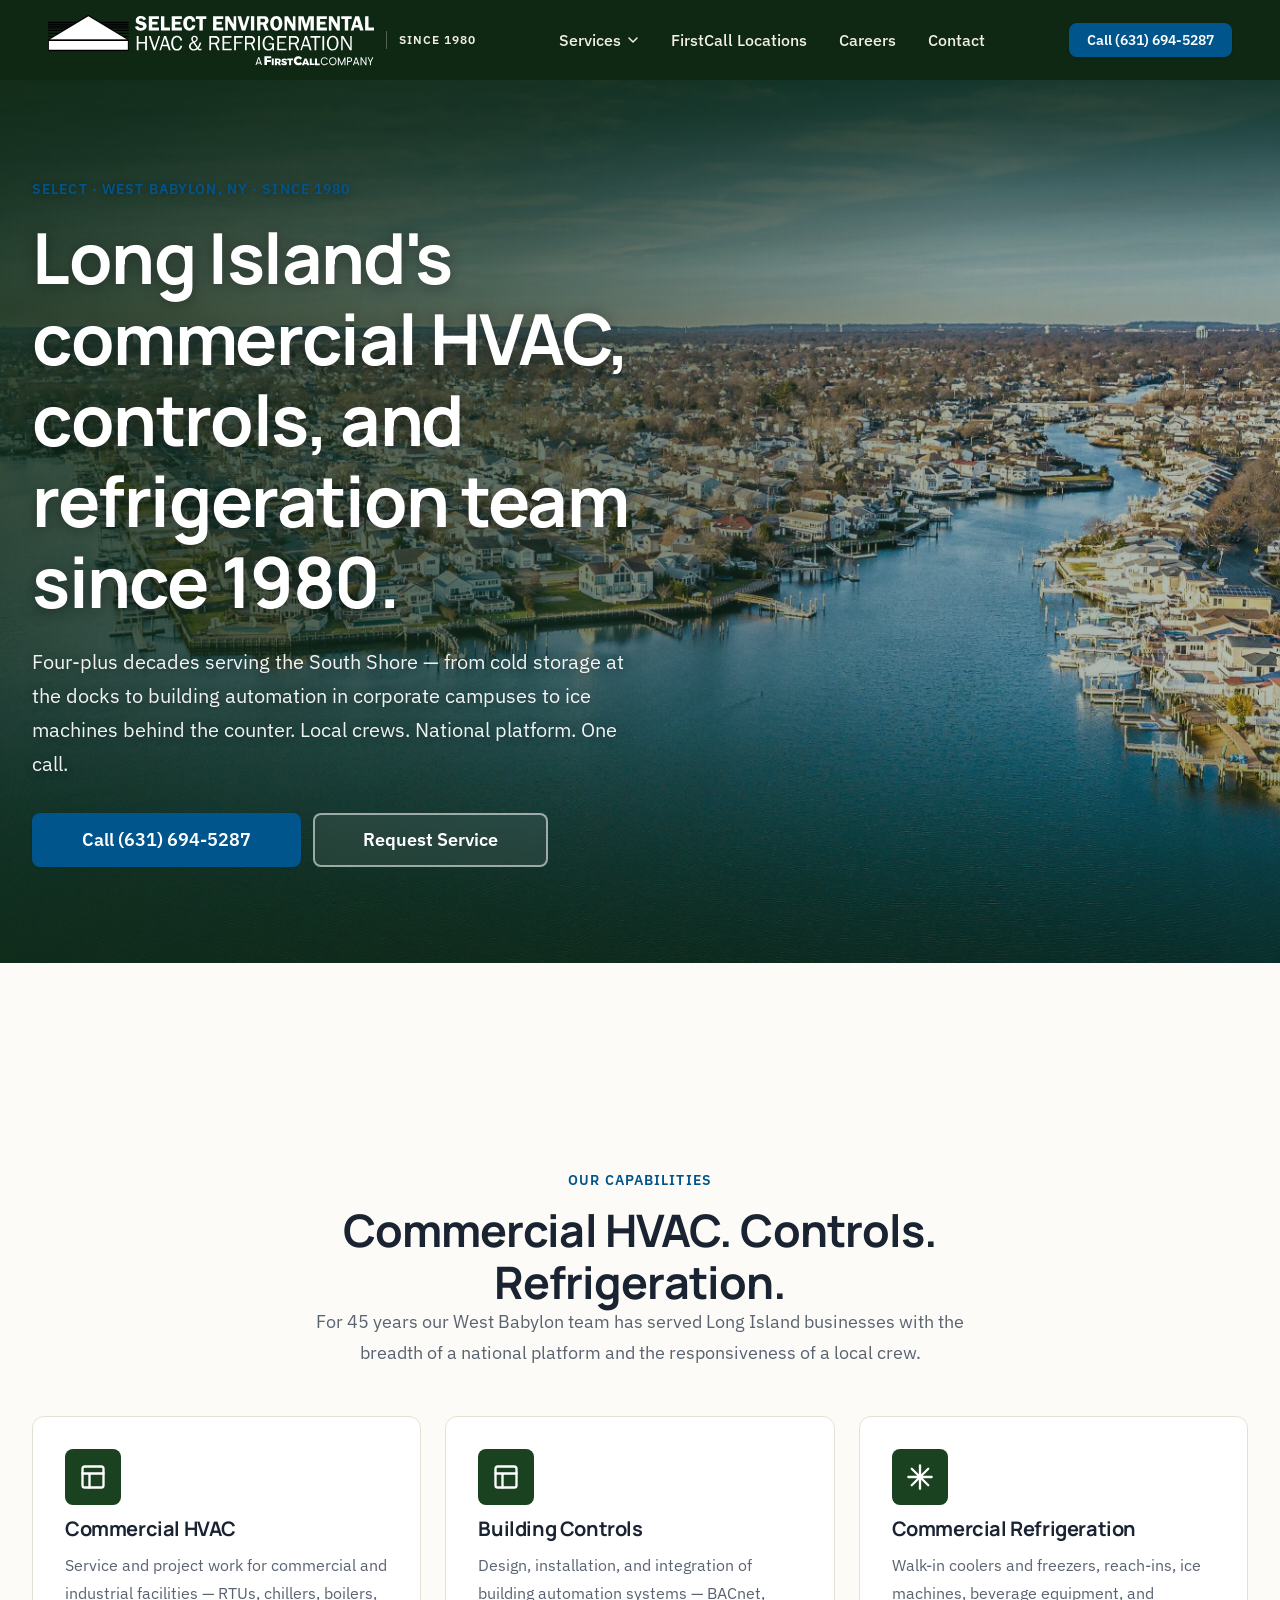
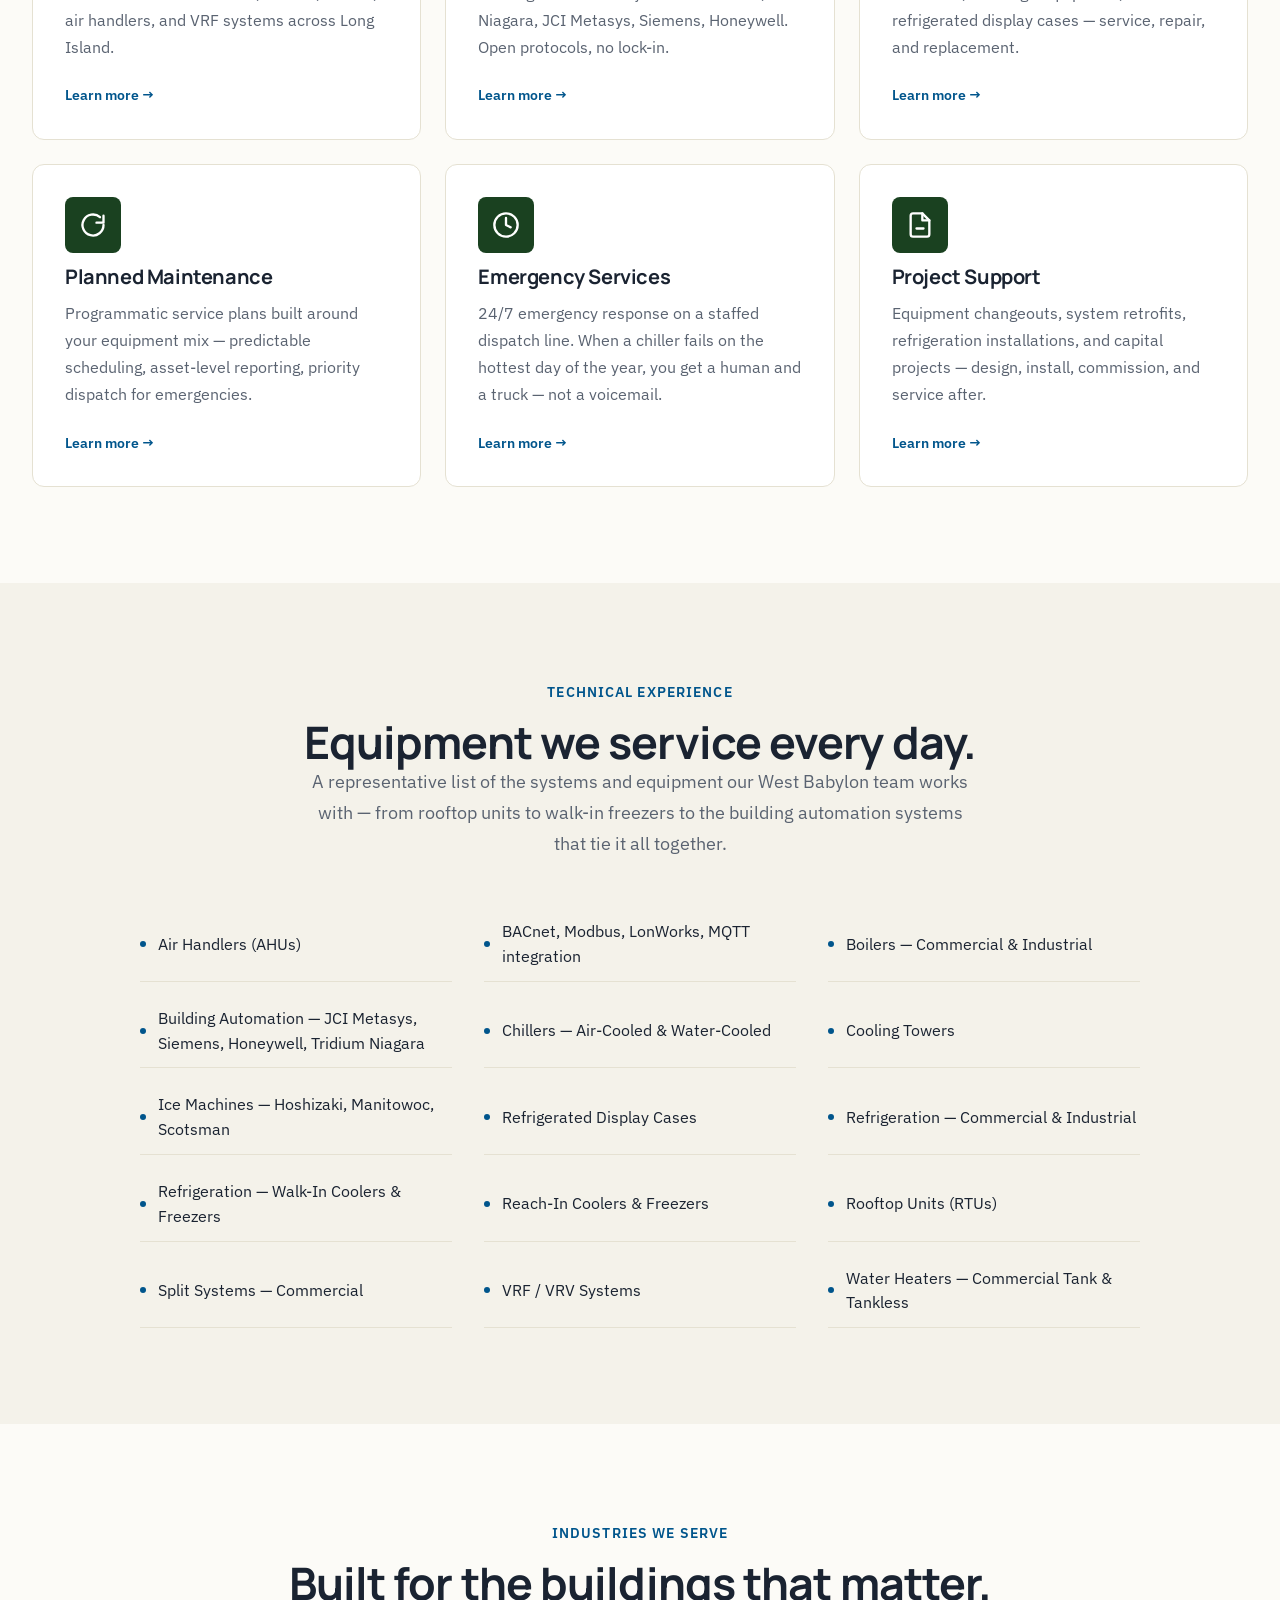
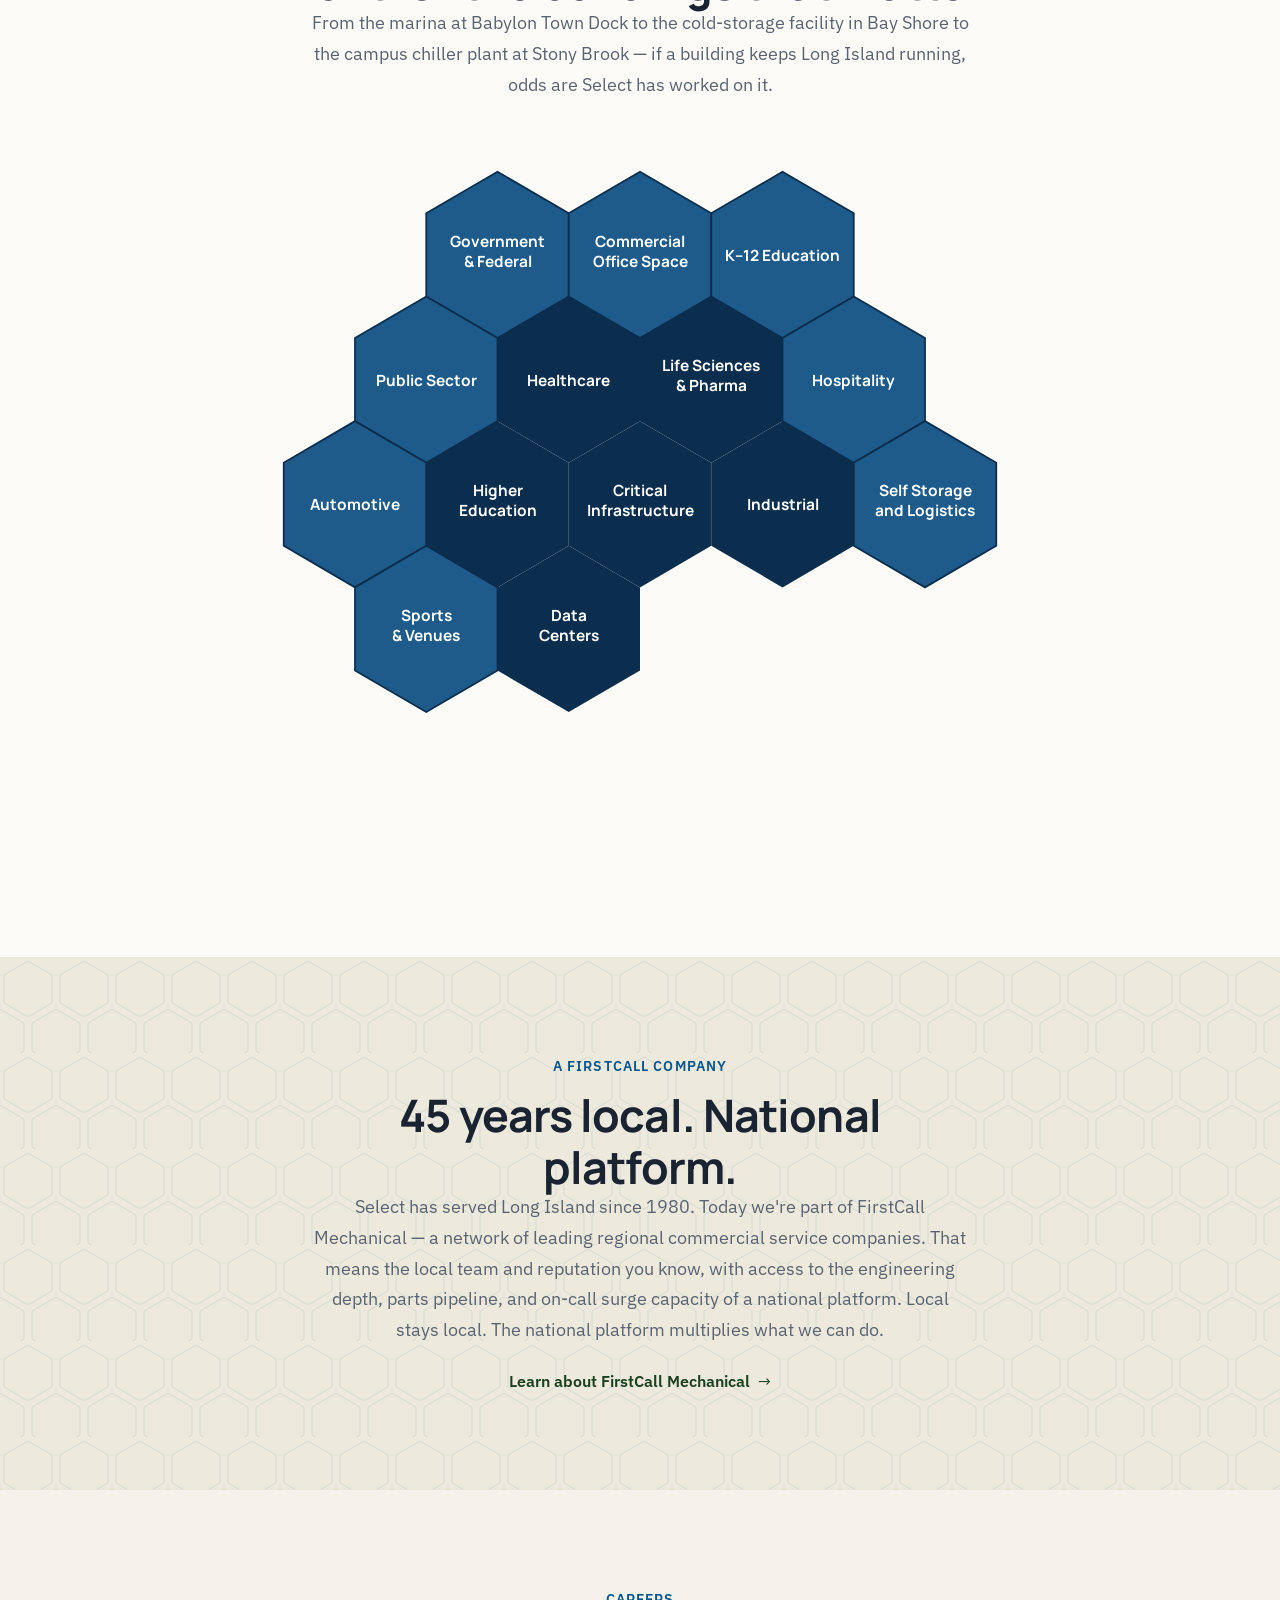
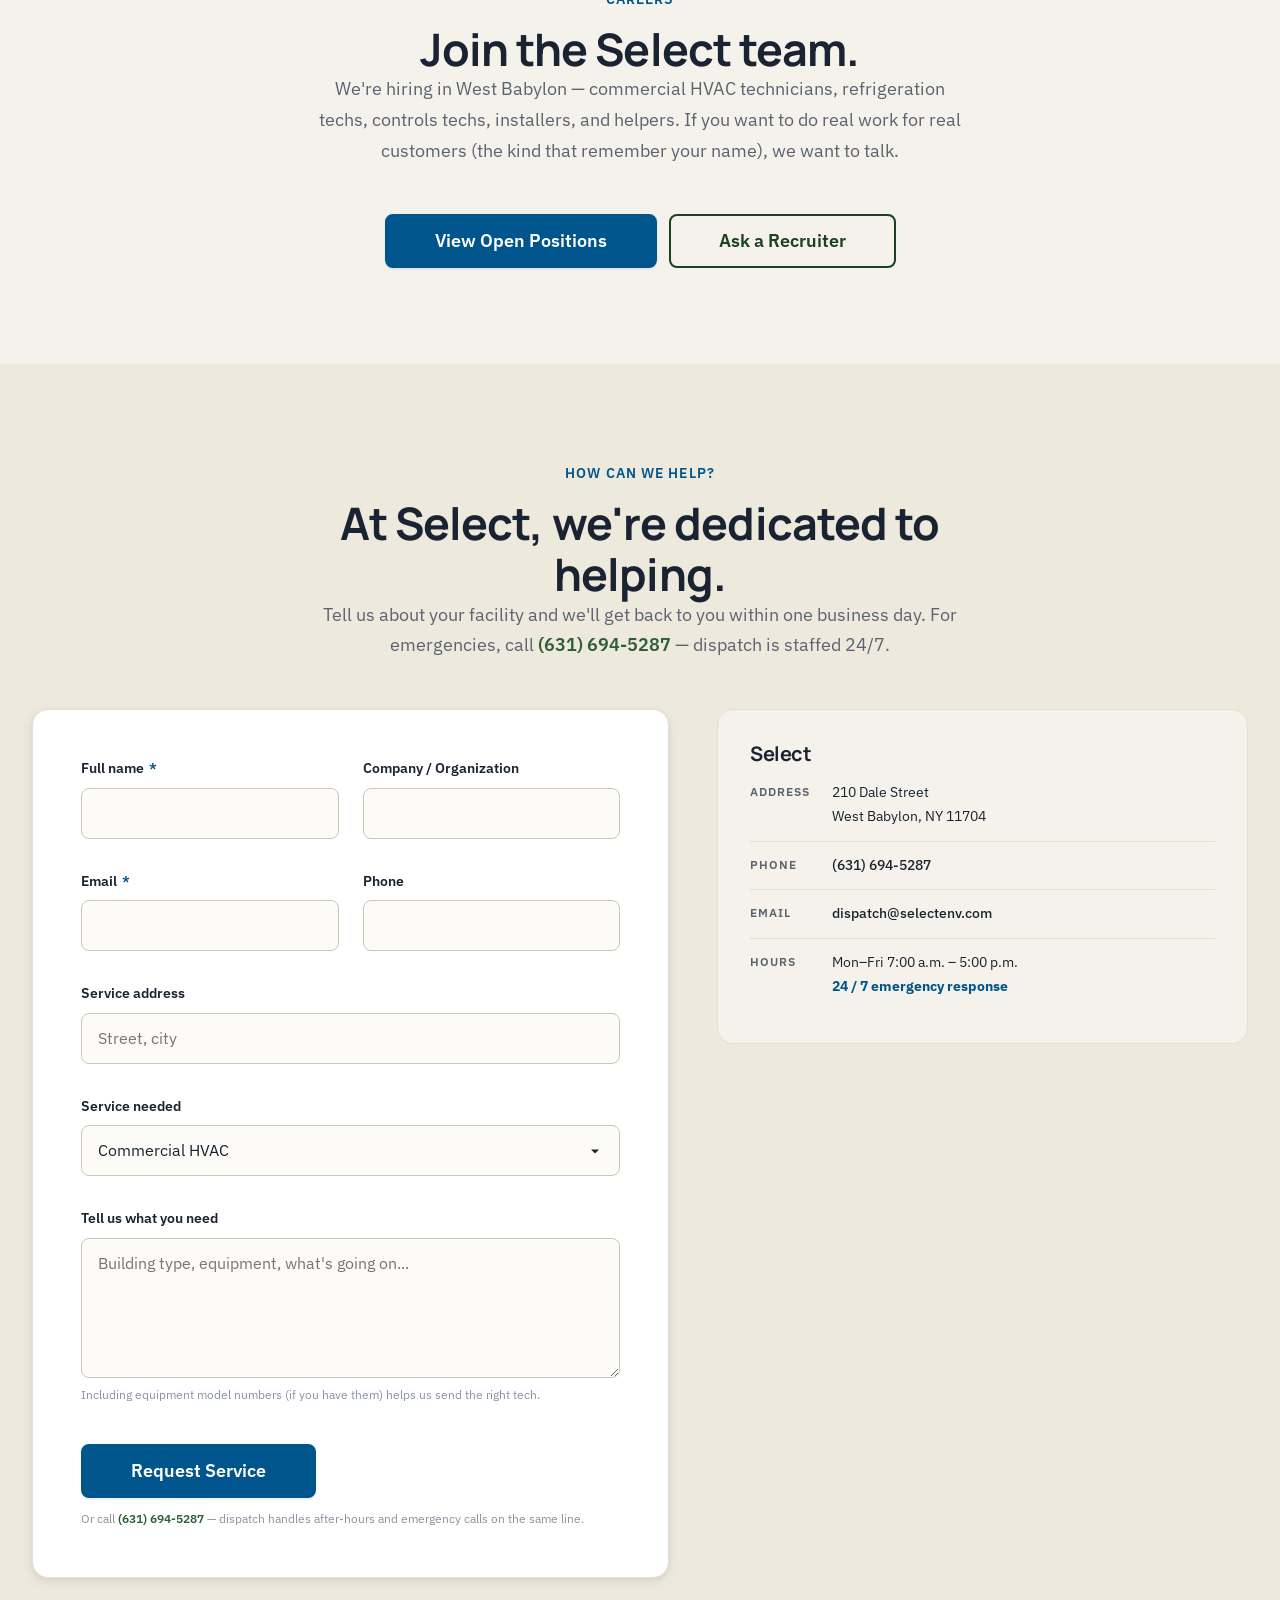
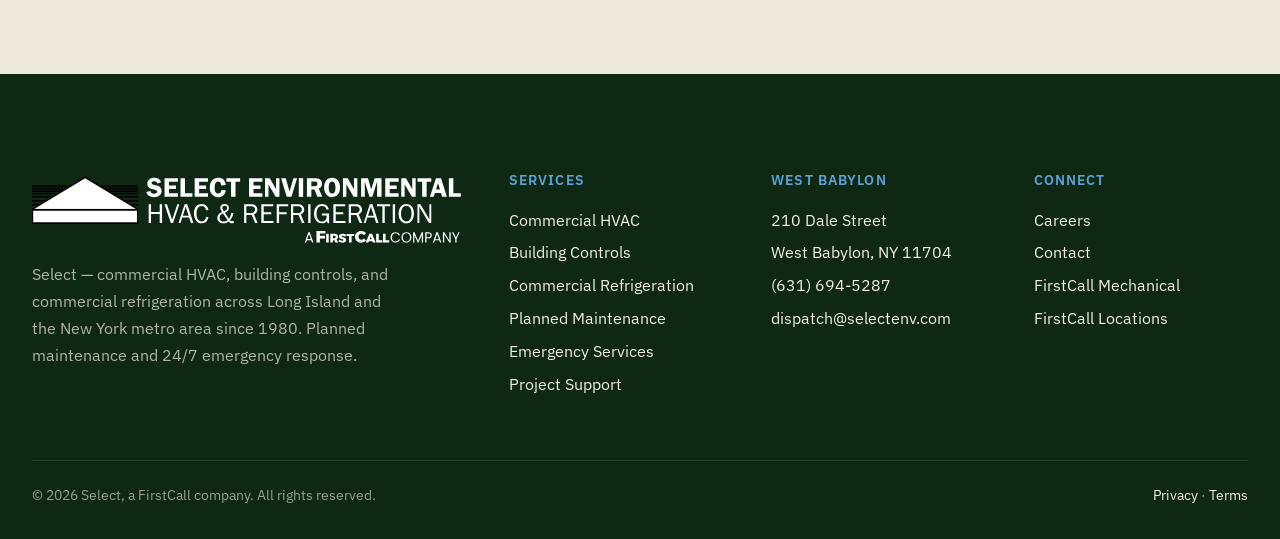
==== index.html @ a7655bbc "fix logos and styles again" ====
<!DOCTYPE html>
<!--
  ============================================================
  Select Branch Template (single-location variant)
  ============================================================

  Hydrated from config.json at the repo root by
  scripts/build-branches.js. Single-location structure for
  Select's West Babylon, NY office. No "Locations" dropdown,
  no on-page locations grid section.

  Handlebars subset:
    , , [object Object], ,
    , 

  Build directives:
    INLINE_CSS         tokens + base + components + branch
    INLINE_LOGO_WHITE  shared/img/logos/select-hero-white.svg
    INLINE_BRANCH_JS   shared/js/site.js
  ============================================================
-->
<html lang="en">
<head>
  <meta charset="UTF-8" />
  <meta name="viewport" content="width=device-width, initial-scale=1.0" />
  <title>Select</title>
  <meta name="description" content="Select — commercial HVAC, building controls, commercial refrigeration, planned maintenance, and 24/7 emergency response. West Babylon, NY. Serving Long Island since 1980." />

  <meta property="og:type" content="website" />
  <meta property="og:title" content="Select" />
  <meta property="og:description" content="Commercial HVAC, controls, and refrigeration service for West Babylon, NY since 1980." />
  <meta property="og:url" content="https://selectenv.com" />

  <link rel="preconnect" href="https://fonts.googleapis.com" />
  <link rel="preconnect" href="https://fonts.gstatic.com" crossorigin />
  <link href="https://fonts.googleapis.com/css2?family=Manrope:wght@400;500;600;700;800&family=IBM+Plex+Sans:wght@300;400;500;600;700&display=swap" rel="stylesheet" />

  <!-- LocalBusiness JSON-LD for SEO -->
  <script type="application/ld+json">
  {
    "@context": "https://schema.org",
    "@type": "LocalBusiness",
    "name": "Select",
    "image": "shared/img/photos/select/west-babylon-hero.webp",
    "telephone": "+16316945287",
    "email": "dispatch@selectenv.com",
    "url": "https://selectenv.com",
    "foundingDate": "1980",
    "address": {
      "@type": "PostalAddress",
      "streetAddress": "210 Dale Street",
      "addressLocality": "West Babylon",
      "addressRegion": "NY",
      "postalCode": "11704",
      "addressCountry": "US"
    },
    "geo": {
      "@type": "GeoCoordinates",
      "latitude": 40.7187,
      "longitude": -73.354
    },
    "openingHours": "Mo-Fr 07:00-17:00",
    "parentOrganization": {
      "@type": "Organization",
      "name": "FirstCall Mechanical",
      "url": "https://firstcallmechanical.com"
    }
  }
  </script>

  <style>
    /* ===== tokens.css ===== */
/* ============================================================
   Select Design Tokens — exact mirror of Columbus FCM page

   Values copied verbatim from Website Redesign/columbus.html
   inline :root block (per Adam's instruction to match
   Columbus exactly). Cream page bg, dark navy text, deep blue
   accent — NOT the FCG forest-green dark scheme.

   Extra tokens beyond what Columbus inlines (--space-11,
   --leading-snug, --font-mono, extended container sizes, etc.)
   are kept because Select's other CSS files (base.css,
   components.css, branch.css, service.css) reference them.
   Those don't affect color rendering.
   ============================================================ */

:root {
  /* --------------------------------------------------------
     COLOR — Brand (from Columbus inline :root)
     -------------------------------------------------------- */
  --color-primary:        #1A4120;
  --color-primary-dark:   #0F2814;
  --color-primary-mid:    #2D5F36;
  --color-primary-soft:   #4A7D52;

  --color-accent:         #00558C;
  --color-accent-dark:    #003D66;
  --color-accent-light:   #5BA3D6;

  /* --------------------------------------------------------
     COLOR — Surfaces (cream page bg, white cards)
     -------------------------------------------------------- */
  --color-bg:             #FCFBF7;
  --color-bg-soft:        #F4F2EA;
  --color-bg-section:     #EDE9DC;
  --color-bg-dark:        #0F2814;
  --color-bg-card:        #FFFFFF;

  --color-text:           #1A2331;
  --color-text-muted:     #5A6371;
  --color-text-light:     #8A93A1;
  --color-text-on-dark:   #F2EFE3;
  --color-text-on-primary:#FFFFFF;

  --color-border:         #E5E1D2;
  --color-border-strong:  #C9C7B7;
  --color-border-dark:    #0F2814;

  /* --------------------------------------------------------
     INDUSTRIES-GRID TIER TOKENS (Columbus values)
     -------------------------------------------------------- */
  --fc-tier-1:        #0B2E4F;
  --fc-tier-2:        #1E5A8A;
  --fc-tier-3:        #A8C5DC;
  --fc-text-light:    #FFFFFF;
  --fc-text-dark:     #0B2E4F;

  /* --------------------------------------------------------
     COLOR — Semantic
     -------------------------------------------------------- */
  --color-success:        #5BA3D6;
  --color-warning:        #B8861A;
  --color-danger:         #C0392B;
  --color-info:           #5BA3D6;

  /* --------------------------------------------------------
     TYPOGRAPHY (Columbus values)
     -------------------------------------------------------- */
  --font-display: "Manrope", system-ui, -apple-system, "Segoe UI", sans-serif;
  --font-body:    "IBM Plex Sans", system-ui, -apple-system, "Segoe UI", sans-serif;
  --font-mono:    "IBM Plex Mono", ui-monospace, "SF Mono", Menlo, monospace;

  --text-xs:    0.75rem;
  --text-sm:    0.875rem;
  --text-base:  1rem;
  --text-lg:    1.125rem;
  --text-xl:    1.25rem;
  --text-2xl:   1.5rem;
  --text-3xl:   1.875rem;
  --text-4xl:   2.25rem;
  --text-5xl:   3rem;
  --text-6xl:   3.75rem;
  --text-7xl:   4.5rem;

  --weight-regular:  400;
  --weight-medium:   500;
  --weight-semibold: 600;
  --weight-bold:     700;
  --weight-extrabold:800;

  --leading-tight:   1.15;
  --leading-snug:    1.3;
  --leading-normal:  1.55;
  --leading-relaxed: 1.7;

  --tracking-tight:  -0.02em;
  --tracking-normal: 0;
  --tracking-wide:   0.02em;
  --tracking-caps:   0.08em;

  /* SPACING (Columbus + extension --space-11 for branch.css) */
  --space-1:   0.25rem;
  --space-2:   0.5rem;
  --space-3:   0.75rem;
  --space-4:   1rem;
  --space-5:   1.5rem;
  --space-6:   2rem;
  --space-7:   3rem;
  --space-8:   4rem;
  --space-9:   6rem;
  --space-10:  8rem;
  --space-11: 10rem;

  /* LAYOUT (Columbus values + sm/md/lg/xl kept for component breakpoints) */
  --container-sm:  640px;
  --container-md:  768px;
  --container-lg: 1024px;
  --container-xl: 1280px;
  --container-2xl: 1600px;
  --container-content: 1440px;

  --header-height: 80px;
  --header-height-mobile: 64px;
  --pad-x: clamp(1.25rem, 4vw, 3rem);

  /* RADII (Columbus values + radius-none/2xl kept for components.css) */
  --radius-none: 0;
  --radius-sm:   4px;
  --radius-md:   8px;
  --radius-lg:   12px;
  --radius-xl:   16px;
  --radius-2xl:  24px;
  --radius-pill: 999px;

  /* SHADOWS (Columbus values + shadow-xs kept) */
  --shadow-xs: 0 1px 2px rgba(15, 42, 31, 0.04);
  --shadow-sm: 0 1px 3px rgba(15, 42, 31, 0.06), 0 1px 2px rgba(15, 42, 31, 0.04);
  --shadow-md: 0 4px 12px rgba(15, 42, 31, 0.08), 0 2px 4px rgba(15, 42, 31, 0.04);
  --shadow-lg: 0 12px 32px rgba(15, 42, 31, 0.10), 0 4px 8px rgba(15, 42, 31, 0.04);
  --shadow-xl: 0 24px 48px rgba(15, 42, 31, 0.14), 0 8px 16px rgba(15, 42, 31, 0.06);

  /* MOTION (Columbus values + ease-in-out kept) */
  --ease-out:     cubic-bezier(0.16, 1, 0.3, 1);
  --ease-in-out:  cubic-bezier(0.4, 0, 0.2, 1);
  --duration-fast:   150ms;
  --duration-base:   200ms;
  --duration-slow:   320ms;

  /* Z-INDEX */
  --z-base:     1;
  --z-dropdown: 100;
  --z-sticky:   200;
  --z-header:   300;
  --z-overlay:  400;
  --z-modal:    500;
  --z-toast:    600;

  /* Focus ring (Columbus value) */
  --focus-ring: 0 0 0 3px rgba(0, 85, 140, 0.35);
}


/* ===== base.css ===== */
/* ============================================================
   FirstCall Base — resets, typography defaults, utilities
   Depends on tokens.css being loaded first.
   ============================================================ */

/* ---------- Modern reset ---------- */
*, *::before, *::after { box-sizing: border-box; }

* { margin: 0; }

html {
  -webkit-text-size-adjust: 100%;
  text-size-adjust: 100%;
  scroll-behavior: smooth;
}

body {
  min-height: 100vh;
  font-family: var(--font-body);
  font-size: var(--text-base);
  line-height: var(--leading-normal);
  color: var(--color-text);
  background: var(--color-bg);
  -webkit-font-smoothing: antialiased;
  -moz-osx-font-smoothing: grayscale;
  text-rendering: optimizeLegibility;
}

img, svg, video, canvas, picture {
  display: block;
  max-width: 100%;
  height: auto;
}

button, input, select, textarea {
  font: inherit;
  color: inherit;
}

button {
  background: none;
  border: none;
  cursor: pointer;
}

a {
  color: var(--color-primary-mid);
  text-decoration: none;
  transition: color var(--duration-base) var(--ease-out);
}

a:hover {
  color: var(--color-primary);
}

a:focus-visible,
button:focus-visible,
input:focus-visible,
select:focus-visible,
textarea:focus-visible,
[tabindex]:focus-visible {
  outline: none;
  box-shadow: var(--focus-ring);
  border-radius: var(--radius-sm);
}

ul, ol { padding-left: 1.25em; }
ul[role="list"], ol[role="list"] { list-style: none; padding: 0; }

/* ---------- Typography ---------- */

h1, h2, h3, h4, h5, h6 {
  font-family: var(--font-display);
  font-weight: var(--weight-bold);
  line-height: var(--leading-tight);
  letter-spacing: var(--tracking-tight);
  color: var(--color-text);
}

h1, .h1 {
  font-size: clamp(2.25rem, 4.5vw, var(--text-6xl));
  font-weight: var(--weight-bold);
}

h2, .h2 {
  font-size: clamp(1.875rem, 3.5vw, var(--text-5xl));
}

h3, .h3 {
  font-size: clamp(1.5rem, 2.5vw, var(--text-4xl));
}

h4, .h4 {
  font-size: var(--text-2xl);
  letter-spacing: var(--tracking-normal);
}

h5, .h5 {
  font-size: var(--text-xl);
  font-weight: var(--weight-semibold);
  letter-spacing: var(--tracking-normal);
}

h6, .h6 {
  font-size: var(--text-base);
  font-weight: var(--weight-semibold);
  text-transform: uppercase;
  letter-spacing: var(--tracking-caps);
  color: var(--color-text-muted);
}

p {
  line-height: var(--leading-normal);
  color: var(--color-text);
}

.lead {
  font-size: var(--text-lg);
  line-height: var(--leading-relaxed);
  color: var(--color-text-muted);
  max-width: 60ch;
}

.eyebrow {
  display: inline-block;
  font-family: var(--font-body);
  font-size: var(--text-sm);
  font-weight: var(--weight-semibold);
  text-transform: uppercase;
  letter-spacing: var(--tracking-caps);
  color: var(--color-accent);
  margin-bottom: var(--space-3);
}

small, .text-small { font-size: var(--text-sm); }
.text-xs { font-size: var(--text-xs); }
.text-muted { color: var(--color-text-muted); }
.text-light { color: var(--color-text-light); }

/* ---------- Layout utilities ---------- */

.container {
  width: 100%;
  max-width: var(--container-content);
  margin-inline: auto;
  padding-inline: var(--space-5);
}

.container-narrow {
  max-width: 800px;
  margin-inline: auto;
  padding-inline: var(--space-5);
}

.container-wide {
  width: 100%;
  max-width: var(--container-2xl);
  margin-inline: auto;
  padding-inline: var(--space-5);
}

@media (min-width: 768px) {
  .container, .container-narrow, .container-wide {
    padding-inline: var(--space-6);
  }
}

/* Section spacing */
.section {
  padding-block: var(--space-9);
}

.section-tight {
  padding-block: var(--space-7);
}

.section-loose {
  padding-block: var(--space-10);
}

@media (max-width: 767px) {
  .section { padding-block: var(--space-7); }
  .section-loose { padding-block: var(--space-8); }
}

.section--soft { background: var(--color-bg-soft); }
.section--tinted { background: var(--color-bg-section); }
.section--primary { background: var(--color-primary); color: var(--color-text-on-primary); }
.section--dark { background: var(--color-bg-dark); color: var(--color-text-on-dark); }

.section--primary h1, .section--primary h2, .section--primary h3,
.section--primary h4, .section--primary h5, .section--primary h6,
.section--dark h1, .section--dark h2, .section--dark h3,
.section--dark h4, .section--dark h5, .section--dark h6 {
  color: inherit;
}

.section--primary .eyebrow,
.section--dark .eyebrow {
  color: var(--color-accent-light);
}

/* Flex / grid helpers */
.stack > * + * { margin-top: var(--space-4); }
.stack-sm > * + * { margin-top: var(--space-2); }
.stack-lg > * + * { margin-top: var(--space-6); }
.stack-xl > * + * { margin-top: var(--space-7); }

.row {
  display: flex;
  flex-wrap: wrap;
  gap: var(--space-5);
}

.row--between { justify-content: space-between; }
.row--center  { align-items: center; }

.grid {
  display: grid;
  gap: var(--space-6);
}

.grid-2 { grid-template-columns: repeat(2, 1fr); }
.grid-3 { grid-template-columns: repeat(3, 1fr); }
.grid-4 { grid-template-columns: repeat(4, 1fr); }
.grid-6 { grid-template-columns: repeat(6, 1fr); }

@media (max-width: 1023px) {
  .grid-3, .grid-4 { grid-template-columns: repeat(2, 1fr); }
  .grid-6 { grid-template-columns: repeat(3, 1fr); }
}
@media (max-width: 639px) {
  .grid-2, .grid-3, .grid-4, .grid-6 { grid-template-columns: 1fr; }
}

/* Text alignment */
.text-center { text-align: center; }
.text-left   { text-align: left; }
.text-right  { text-align: right; }

/* Display */
.hidden { display: none !important; }

@media (max-width: 767px) {
  .hide-mobile { display: none !important; }
}
@media (min-width: 768px) {
  .show-mobile { display: none !important; }
}

/* Skip-to-content for accessibility */
.skip-link {
  position: absolute;
  top: -100px;
  left: var(--space-4);
  padding: var(--space-3) var(--space-5);
  background: var(--color-primary);
  color: var(--color-text-on-primary);
  border-radius: var(--radius-md);
  font-weight: var(--weight-semibold);
  z-index: var(--z-toast);
  transition: top var(--duration-base) var(--ease-out);
}

.skip-link:focus {
  top: var(--space-4);
}

/* Selection */
::selection {
  background: var(--color-accent);
  color: #fff;
}

/* Reduced motion */
@media (prefers-reduced-motion: reduce) {
  *, *::before, *::after {
    animation-duration: 0.01ms !important;
    animation-iteration-count: 1 !important;
    transition-duration: 0.01ms !important;
    scroll-behavior: auto !important;
  }
}


/* ===== components.css ===== */
/* ============================================================
   FirstCall Components — buttons, cards, forms, nav, footer,
   badges, callouts, photo strip, capabilities grid.
   Depends on tokens.css and base.css.
   ============================================================ */

/* ============================================================
   BUTTONS
   ============================================================ */

.btn {
  display: inline-flex;
  align-items: center;
  justify-content: center;
  gap: var(--space-2);
  padding: var(--space-3) var(--space-6);
  font-family: var(--font-body);
  font-size: var(--text-base);
  font-weight: var(--weight-semibold);
  letter-spacing: var(--tracking-normal);
  line-height: 1;
  border: 2px solid transparent;
  border-radius: var(--radius-md);
  cursor: pointer;
  text-decoration: none;
  transition:
    background-color var(--duration-base) var(--ease-out),
    border-color var(--duration-base) var(--ease-out),
    color var(--duration-base) var(--ease-out),
    transform var(--duration-fast) var(--ease-out),
    box-shadow var(--duration-base) var(--ease-out);
  white-space: nowrap;
}

.btn:active { transform: translateY(1px); }

.btn--primary {
  background: var(--color-accent);
  color: #fff;
  border-color: var(--color-accent);
  box-shadow: var(--shadow-sm);
}
.btn--primary:hover {
  background: var(--color-accent-dark);
  border-color: var(--color-accent-dark);
  color: #fff;
  box-shadow: var(--shadow-md);
}

.btn--secondary {
  background: var(--color-primary);
  color: #fff;
  border-color: var(--color-primary);
}
.btn--secondary:hover {
  background: var(--color-primary-dark);
  border-color: var(--color-primary-dark);
  color: #fff;
}

.btn--outline {
  background: transparent;
  color: var(--color-primary);
  border-color: var(--color-primary);
}
.btn--outline:hover {
  background: var(--color-primary);
  color: #fff;
}

.btn--ghost {
  background: transparent;
  color: var(--color-primary);
  border-color: transparent;
}
.btn--ghost:hover {
  background: var(--color-bg-section);
  color: var(--color-primary-dark);
}

.btn--on-dark {
  background: #fff;
  color: var(--color-primary);
  border-color: #fff;
}
.btn--on-dark:hover {
  background: var(--color-bg-section);
  color: var(--color-primary-dark);
}

.btn--outline-on-dark {
  background: transparent;
  color: #fff;
  border-color: rgba(255,255,255,0.4);
}
.btn--outline-on-dark:hover {
  background: rgba(255,255,255,0.1);
  border-color: #fff;
  color: #fff;
}

/* Size variants */
.btn--sm { padding: var(--space-2) var(--space-4); font-size: var(--text-sm); }
.btn--lg { padding: var(--space-4) var(--space-7); font-size: var(--text-lg); }
.btn--full { width: 100%; }

/* Inline-link arrow button (used a lot on ServiceLogic-style sites) */
.link-arrow {
  display: inline-flex;
  align-items: center;
  gap: var(--space-2);
  font-weight: var(--weight-semibold);
  color: var(--color-primary);
  text-decoration: none;
  transition: gap var(--duration-base) var(--ease-out), color var(--duration-base) var(--ease-out);
}

.link-arrow::after {
  content: "→";
  transition: transform var(--duration-base) var(--ease-out);
  font-weight: var(--weight-regular);
}

.link-arrow:hover {
  color: var(--color-accent);
  gap: var(--space-3);
}

.link-arrow:hover::after { transform: translateX(2px); }

.link-arrow--on-dark { color: var(--color-accent-light); }
.link-arrow--on-dark:hover { color: #fff; }

/* ============================================================
   CARDS
   ============================================================ */

.card {
  background: var(--color-bg);
  border: 1px solid var(--color-border);
  border-radius: var(--radius-lg);
  padding: var(--space-6);
  transition:
    border-color var(--duration-base) var(--ease-out),
    box-shadow var(--duration-base) var(--ease-out),
    transform var(--duration-base) var(--ease-out);
}

.card--hover:hover {
  border-color: var(--color-border-strong);
  box-shadow: var(--shadow-lg);
  transform: translateY(-2px);
}

.card--feature {
  display: flex;
  flex-direction: column;
  gap: var(--space-4);
}

.card--feature .card__icon {
  width: 56px;
  height: 56px;
  display: inline-flex;
  align-items: center;
  justify-content: center;
  background: var(--color-bg-section);
  color: var(--color-primary);
  border-radius: var(--radius-md);
}

.card--feature .card__icon svg { width: 28px; height: 28px; }

.card__title {
  font-family: var(--font-display);
  font-size: var(--text-xl);
  font-weight: var(--weight-bold);
  letter-spacing: var(--tracking-tight);
  color: var(--color-text);
}

.card__body {
  color: var(--color-text-muted);
  line-height: var(--leading-relaxed);
}

/* Branch quick-card (used on parent homepage) */
.branch-card {
  background: var(--color-bg);
  border: 1px solid var(--color-border);
  border-radius: var(--radius-lg);
  padding: var(--space-6);
  display: flex;
  flex-direction: column;
  gap: var(--space-3);
  transition:
    border-color var(--duration-base) var(--ease-out),
    box-shadow var(--duration-base) var(--ease-out),
    transform var(--duration-base) var(--ease-out);
}

.branch-card:hover {
  border-color: var(--color-primary-mid);
  box-shadow: var(--shadow-lg);
  transform: translateY(-2px);
}

.branch-card__location {
  font-family: var(--font-body);
  font-size: var(--text-sm);
  font-weight: var(--weight-semibold);
  text-transform: uppercase;
  letter-spacing: var(--tracking-caps);
  color: var(--color-accent);
}

.branch-card__name {
  font-family: var(--font-display);
  font-size: var(--text-2xl);
  font-weight: var(--weight-bold);
  letter-spacing: var(--tracking-tight);
}

.branch-card__phone {
  font-size: var(--text-lg);
  font-weight: var(--weight-medium);
  color: var(--color-text);
}

.branch-card__phone a { color: inherit; }
.branch-card__phone a:hover { color: var(--color-primary); }

/* ============================================================
   FORMS
   ============================================================ */

.form-field {
  display: flex;
  flex-direction: column;
  gap: var(--space-2);
  margin-bottom: var(--space-4);
}

.form-label {
  font-family: var(--font-body);
  font-size: var(--text-sm);
  font-weight: var(--weight-semibold);
  color: var(--color-text);
}

.form-label .required {
  color: var(--color-accent);
  margin-left: 2px;
}

.form-input,
.form-textarea,
.form-select {
  width: 100%;
  padding: var(--space-3) var(--space-4);
  font-family: var(--font-body);
  font-size: var(--text-base);
  color: var(--color-text);
  background: var(--color-bg);
  border: 1.5px solid var(--color-border);
  border-radius: var(--radius-md);
  transition: border-color var(--duration-base) var(--ease-out), background var(--duration-base) var(--ease-out);
}

.form-input:hover,
.form-textarea:hover,
.form-select:hover {
  border-color: var(--color-border-strong);
}

.form-input:focus,
.form-textarea:focus,
.form-select:focus {
  outline: none;
  border-color: var(--color-primary-mid);
  box-shadow: 0 0 0 3px rgba(0, 85, 140, 0.15);
}

.form-textarea {
  min-height: 140px;
  resize: vertical;
  line-height: var(--leading-normal);
}

.form-select {
  appearance: none;
  background-image: url("data:image/svg+xml;utf8,<svg xmlns='http://www.w3.org/2000/svg' viewBox='0 0 20 20' fill='%231A2421'><path d='M5 8l5 5 5-5z'/></svg>");
  background-repeat: no-repeat;
  background-position: right var(--space-4) center;
  background-size: 16px;
  padding-right: var(--space-7);
}

.form-help {
  font-size: var(--text-xs);
  color: var(--color-text-light);
}

.form-error {
  font-size: var(--text-xs);
  color: var(--color-danger);
  font-weight: var(--weight-medium);
}

.form-input--error,
.form-textarea--error,
.form-select--error {
  border-color: var(--color-danger);
}

/* Checkbox / radio */
.form-checkbox,
.form-radio {
  display: flex;
  gap: var(--space-3);
  align-items: flex-start;
  cursor: pointer;
  font-size: var(--text-sm);
}

.form-checkbox input,
.form-radio input {
  margin-top: 2px;
  accent-color: var(--color-primary);
  width: 18px;
  height: 18px;
}

/* ============================================================
   HEADER / NAV  (Columbus-style: dark green bar over cream page)
   ============================================================ */

.site-header {
  position: sticky;
  top: 0;
  z-index: var(--z-header);
  background: #0F2814;
  height: var(--header-height);
  display: flex;
  align-items: center;
  transition: box-shadow var(--duration-base) var(--ease-out);
}

.site-header.is-scrolled {
  box-shadow: 0 1px 0 rgba(0,0,0,0.4), var(--shadow-sm);
}

.site-header__inner {
  width: 100%;
  max-width: var(--container-2xl);
  margin-inline: auto;
  padding-inline: var(--pad-x);
  display: flex;
  align-items: center;
  justify-content: space-between;
  gap: var(--space-6);
}

.site-header__logo {
  display: inline-flex;
  align-items: center;
  gap: var(--space-3);
  text-decoration: none;
}

.site-header__logo svg {
  height: 60px;
  width: auto;
  display: block;
}

.site-header__tagline {
  font-family: var(--font-body);
  font-size: var(--text-xs);
  font-weight: var(--weight-semibold);
  text-transform: uppercase;
  letter-spacing: var(--tracking-caps);
  color: var(--color-text-on-dark);
  padding-left: var(--space-3);
  border-left: 1px solid rgba(242, 239, 227, 0.3);
}

@media (max-width: 767px) { .site-header__tagline { display: none; } }

.site-nav {
  display: flex;
  align-items: center;
  gap: var(--space-6);
}

.site-nav__link {
  font-family: var(--font-body);
  font-size: var(--text-base);
  font-weight: var(--weight-medium);
  color: var(--color-text-on-dark);
  text-decoration: none;
  padding: var(--space-2) 0;
  position: relative;
  transition: color var(--duration-base) var(--ease-out);
}

.site-nav__link::after {
  content: "";
  position: absolute;
  left: 0;
  bottom: -4px;
  width: 0;
  height: 2px;
  background: var(--color-accent-light);
  transition: width var(--duration-base) var(--ease-out);
}

.site-nav__link:hover { color: var(--color-accent-light); }

.site-nav__link:hover::after,
.site-nav__link[aria-current="page"]::after {
  width: 100%;
}

.site-nav__link[aria-current="page"] {
  color: var(--color-accent-light);
  font-weight: var(--weight-semibold);
}

/* Nav dropdowns (Services + STR Locations) */
.site-nav__dropdown-wrap { position: relative; }
.site-nav__dropdown-toggle {
  background: none;
  border: none;
  cursor: pointer;
  display: inline-flex;
  align-items: center;
  gap: 6px;
}
.site-nav__caret {
  width: 12px;
  height: 12px;
  transition: transform var(--duration-base) var(--ease-out);
}
.site-nav__dropdown-toggle[aria-expanded="true"] .site-nav__caret { transform: rotate(180deg); }
.site-nav__dropdown {
  position: absolute;
  top: calc(100% + 6px);
  left: -8px;
  min-width: 240px;
  background: rgba(15, 40, 20, 0.97);
  backdrop-filter: saturate(180%) blur(10px);
  -webkit-backdrop-filter: saturate(180%) blur(10px);
  border: 1px solid rgba(74, 125, 82, 0.35);
  border-radius: var(--radius-md);
  padding: var(--space-2);
  box-shadow: var(--shadow-lg);
  opacity: 0;
  pointer-events: none;
  transform: translateY(-4px);
  transition: opacity var(--duration-base) var(--ease-out), transform var(--duration-base) var(--ease-out);
  z-index: 1;
}
.site-nav__dropdown.is-open {
  opacity: 1;
  pointer-events: auto;
  transform: translateY(0);
}
.site-nav__dropdown-link {
  display: block;
  padding: var(--space-3) var(--space-3);
  color: var(--color-text-on-dark);
  border-radius: var(--radius-sm);
  font-size: var(--text-base);
  font-weight: var(--weight-medium);
  text-decoration: none;
  transition: background var(--duration-base) var(--ease-out), color var(--duration-base) var(--ease-out);
}
.site-nav__dropdown-link:hover,
.site-nav__dropdown-link:focus-visible {
  background: rgba(91, 163, 214, 0.15);
  color: var(--color-accent-light);
}
.site-nav__dropdown-link[aria-current="page"] {
  color: var(--color-accent-light);
  background: rgba(91, 163, 214, 0.1);
}

.site-header__cta {
  display: flex;
  align-items: center;
  gap: var(--space-3);
}

/* Mobile menu toggle */
.menu-toggle {
  display: none;
  width: 44px;
  height: 44px;
  align-items: center;
  justify-content: center;
  border-radius: var(--radius-md);
}

.menu-toggle:hover { background: rgba(242, 239, 227, 0.1); }

.menu-toggle__bars,
.menu-toggle__bars::before,
.menu-toggle__bars::after {
  display: block;
  width: 22px;
  height: 2px;
  background: var(--color-text-on-dark);
  position: relative;
  transition: transform var(--duration-base) var(--ease-out), top var(--duration-base) var(--ease-out);
}

.menu-toggle__bars::before,
.menu-toggle__bars::after {
  content: "";
  position: absolute;
  left: 0;
}

.menu-toggle__bars::before { top: -7px; }
.menu-toggle__bars::after  { top: 7px; }

@media (max-width: 1023px) {
  .menu-toggle { display: inline-flex; }
  .site-nav {
    position: fixed;
    top: var(--header-height);
    left: 0;
    right: 0;
    background: var(--color-primary-dark);
    flex-direction: column;
    align-items: stretch;
    padding: var(--space-5);
    border-bottom: 1px solid var(--color-border);
    box-shadow: var(--shadow-lg);
    transform: translateY(-120%);
    transition: transform var(--duration-slow) var(--ease-out);
    gap: 0;
  }
  .site-nav.is-open { transform: translateY(0); }
  .site-nav__link {
    padding-block: var(--space-4);
    border-bottom: 1px solid rgba(74, 125, 82, 0.4);
    font-size: var(--text-lg);
  }
  .site-nav__link:last-child { border-bottom: none; }
  .site-nav__link::after { display: none; }
  .site-header__cta .btn { display: none; }
  .hide-mobile { display: none !important; }

  /* Mobile dropdowns: full-width toggle + collapsible inline menu */
  .site-nav__dropdown-wrap { width: 100%; }
  .site-nav__dropdown-toggle {
    width: 100%;
    justify-content: space-between;
    padding-block: var(--space-4);
    border-bottom: 1px solid rgba(74, 125, 82, 0.4);
    font-size: var(--text-lg);
    color: var(--color-text-on-dark);
  }
  .site-nav__dropdown {
    position: static;
    opacity: 1;
    pointer-events: auto;
    transform: none;
    background: transparent;
    backdrop-filter: none;
    -webkit-backdrop-filter: none;
    border: none;
    border-radius: 0;
    box-shadow: none;
    padding: 0;
    min-width: 0;
    max-height: 0;
    overflow: hidden;
    transition: max-height var(--duration-slow) var(--ease-out);
  }
  .site-nav__dropdown.is-open { max-height: 400px; }
  .site-nav__dropdown-link {
    padding-block: var(--space-3);
    padding-left: var(--space-5);
    border-bottom: 1px solid rgba(74, 125, 82, 0.25);
    font-size: var(--text-base);
  }
}

/* ============================================================
   FOOTER
   ============================================================ */

.site-footer {
  background: var(--color-bg-dark);
  color: var(--color-text-on-dark);
  padding-block: var(--space-9) var(--space-6);
}

.site-footer a { color: var(--color-text-on-dark); text-decoration: none; }
.site-footer a:hover { color: var(--color-accent-light); }

.site-footer__grid {
  display: grid;
  grid-template-columns: 2fr 1fr 1fr 1fr;
  gap: var(--space-7);
  margin-bottom: var(--space-8);
}

@media (max-width: 1023px) {
  .site-footer__grid { grid-template-columns: 1fr 1fr; }
}
@media (max-width: 639px) {
  .site-footer__grid { grid-template-columns: 1fr; }
}

.site-footer__heading {
  font-family: var(--font-body);
  font-size: var(--text-sm);
  font-weight: var(--weight-semibold);
  text-transform: uppercase;
  letter-spacing: var(--tracking-caps);
  color: var(--color-accent-light);
  margin-bottom: var(--space-4);
}

.site-footer__list { list-style: none; padding: 0; display: flex; flex-direction: column; gap: var(--space-2); }
.site-footer__list a { font-size: var(--text-base); }

.site-footer__brand p {
  color: rgba(242, 239, 227, 0.7);
  max-width: 36ch;
  margin-top: var(--space-3);
  line-height: var(--leading-relaxed);
}

.site-footer__bottom {
  padding-top: var(--space-5);
  border-top: 1px solid rgba(255,255,255,0.1);
  display: flex;
  justify-content: space-between;
  flex-wrap: wrap;
  gap: var(--space-4);
  font-size: var(--text-sm);
  color: rgba(242, 239, 227, 0.6);
}

/* ============================================================
   BADGES / TAGS / CALLOUTS
   ============================================================ */

.badge {
  display: inline-flex;
  align-items: center;
  gap: var(--space-2);
  padding: var(--space-1) var(--space-3);
  font-size: var(--text-xs);
  font-weight: var(--weight-semibold);
  text-transform: uppercase;
  letter-spacing: var(--tracking-caps);
  border-radius: var(--radius-pill);
  background: var(--color-bg-section);
  color: var(--color-primary);
}

.badge--accent { background: var(--color-accent); color: #fff; }
.badge--primary { background: var(--color-primary); color: #fff; }
.badge--outline { background: transparent; border: 1.5px solid var(--color-border-strong); color: var(--color-text-muted); }

.callout {
  background: var(--color-bg-section);
  border-left: 4px solid var(--color-accent);
  padding: var(--space-5) var(--space-6);
  border-radius: var(--radius-md);
}

/* ============================================================
   PHOTO STRIP (horizontal scrolling row used on branch sites)
   ============================================================ */

.photo-strip {
  display: grid;
  grid-auto-flow: column;
  grid-auto-columns: minmax(280px, 1fr);
  gap: var(--space-4);
  overflow-x: auto;
  padding-bottom: var(--space-3);
  scroll-snap-type: x mandatory;
  scrollbar-width: thin;
}

.photo-strip__item {
  scroll-snap-align: start;
  aspect-ratio: 4 / 3;
  border-radius: var(--radius-lg);
  overflow: hidden;
  background: var(--color-bg-section);
}

.photo-strip__item img {
  width: 100%;
  height: 100%;
  object-fit: cover;
}

@media (min-width: 1024px) {
  .photo-strip {
    grid-auto-columns: minmax(0, 1fr);
    grid-auto-flow: row;
    grid-template-columns: repeat(4, 1fr);
    overflow: visible;
  }
}

/* ============================================================
   CAPABILITIES GRID (homepage + branch)
   ============================================================ */

.capabilities {
  display: grid;
  grid-template-columns: repeat(3, 1fr);
  gap: var(--space-5);
}

@media (max-width: 1023px) { .capabilities { grid-template-columns: repeat(2, 1fr); } }
@media (max-width: 639px)  { .capabilities { grid-template-columns: 1fr; } }

.capability {
  background: var(--color-bg);
  border: 1px solid var(--color-border);
  border-radius: var(--radius-lg);
  padding: var(--space-6);
  display: flex;
  flex-direction: column;
  gap: var(--space-3);
  transition:
    border-color var(--duration-base) var(--ease-out),
    box-shadow var(--duration-base) var(--ease-out),
    transform var(--duration-base) var(--ease-out);
}

.capability:hover {
  border-color: var(--color-primary-mid);
  box-shadow: var(--shadow-lg);
  transform: translateY(-2px);
}

.capability__icon {
  width: 56px;
  height: 56px;
  display: inline-flex;
  align-items: center;
  justify-content: center;
  background: var(--color-primary);
  color: #fff;
  border-radius: var(--radius-md);
}

.capability__icon svg { width: 28px; height: 28px; }

.capability__title {
  font-family: var(--font-display);
  font-size: var(--text-xl);
  font-weight: var(--weight-bold);
  letter-spacing: var(--tracking-tight);
}

.capability__body {
  color: var(--color-text-muted);
  line-height: var(--leading-relaxed);
  font-size: var(--text-base);
}

/* ============================================================
   HERO (parent + branch share this structural pattern)
   ============================================================ */

.hero {
  position: relative;
  padding-block: var(--space-10) var(--space-9);
  overflow: hidden;
}

.hero--with-photo {
  display: grid;
  grid-template-columns: 1fr 1fr;
  gap: var(--space-8);
  align-items: center;
}

@media (max-width: 1023px) {
  .hero--with-photo { grid-template-columns: 1fr; gap: var(--space-6); }
}

.hero__eyebrow {
  display: inline-block;
  font-size: var(--text-sm);
  font-weight: var(--weight-semibold);
  text-transform: uppercase;
  letter-spacing: var(--tracking-caps);
  color: var(--color-accent);
  margin-bottom: var(--space-4);
}

.hero__title {
  font-family: var(--font-display);
  font-size: clamp(2.5rem, 5vw, var(--text-7xl));
  font-weight: var(--weight-extrabold);
  line-height: var(--leading-tight);
  letter-spacing: var(--tracking-tight);
  margin-bottom: var(--space-5);
  max-width: 16ch;
}

.hero__lede {
  font-size: var(--text-xl);
  line-height: var(--leading-relaxed);
  color: var(--color-text-muted);
  max-width: 50ch;
  margin-bottom: var(--space-6);
}

.hero__cta {
  display: flex;
  flex-wrap: wrap;
  gap: var(--space-3);
}

.hero__photo {
  aspect-ratio: 5 / 4;
  border-radius: var(--radius-xl);
  overflow: hidden;
  background: var(--color-bg-section);
  box-shadow: var(--shadow-xl);
}

.hero__photo img {
  width: 100%; height: 100%; object-fit: cover;
}

/* ============================================================
   COLOR SWATCHES (used in styleguide only, but kept here so
   the swatch component is documented within the system)
   ============================================================ */

.swatch {
  display: flex;
  flex-direction: column;
  gap: var(--space-2);
}

.swatch__chip {
  height: 96px;
  border-radius: var(--radius-md);
  border: 1px solid var(--color-border);
}

.swatch__meta {
  font-size: var(--text-xs);
  color: var(--color-text-muted);
}

.swatch__meta strong {
  display: block;
  color: var(--color-text);
  font-size: var(--text-sm);
  font-weight: var(--weight-semibold);
}


/* ===== branch.css ===== */
/* ============================================================
   shared/css/branch.css

   Page-specific styles for the branch page (the template at
   shared/templates/branch.html). Inlined by
   scripts/build-branches.js after tokens.css, base.css, and
   components.css.

   Extracted from the manually-built reference instance
   (Website Redesign/columbus.html, lines 500–858). Keep in sync
   with the Website Redesign repo's equivalent.
   ============================================================ */

/* ===== PAGE: BRANCH ===== */

/* Hero — full-bleed video background with overlaid text */
.branch-hero {
  position: relative;
  min-height: 82vh;
  display: flex;
  align-items: center;
  padding-block: var(--space-9);
  overflow: hidden;
  background: var(--color-primary-dark); /* fallback while video loads */
  color: #fff;
  isolation: isolate; /* contain stacking context */
  /* Pull the hero up under the sticky header so the video starts at the very top */
  margin-top: calc(var(--header-height) * -1);
  padding-top: calc(var(--header-height) + var(--space-9));
}
@media (max-width: 767px) {
  .branch-hero { min-height: 70vh; padding-block: var(--space-8); padding-top: calc(var(--header-height) + var(--space-7)); }
}
.branch-hero__video {
  position: absolute;
  inset: 0;
  width: 100%;
  height: 100%;
  object-fit: cover;
  z-index: -2;
}

/* Photo hero — used when a branch doesn't have a flyover video.
   Wrapper handles JS-driven parallax translate; image handles continuous
   Ken Burns zoom + pan. Two transforms on two elements stay composable. */
.branch-hero__photo-wrap {
  position: absolute;
  inset: 0;
  z-index: -2;
  overflow: hidden;
  will-change: transform;
}
.branch-hero__photo-bg {
  width: 100%;
  height: 100%;
  object-fit: cover;
  object-position: center 40%;
  animation: hero-ken-burns 26s ease-in-out infinite alternate;
  transform-origin: center 40%;
  will-change: transform;
  /* Slight initial scale so the edges never expose the parent box mid-pan */
  transform: scale(1.06);
}
@keyframes hero-ken-burns {
  0%   { transform: scale(1.06) translate3d(0, 0, 0); }
  100% { transform: scale(1.18) translate3d(-2.5%, 1%, 0); }
}
@media (prefers-reduced-motion: reduce) {
  .branch-hero__photo-bg {
    animation: none;
    transform: scale(1.06);
  }
}
/* Gradient overlay — darker on the left where text sits, lighter on the right
   so the video subject still reads through. */
.branch-hero::before {
  content: "";
  position: absolute;
  inset: 0;
  z-index: -1;
  background:
    linear-gradient(180deg, rgba(15, 40, 20, 0.95) 0%, rgba(15, 40, 20, 0.65) 12%, rgba(15, 40, 20, 0) 28%),
    linear-gradient(100deg, rgba(15, 40, 20, 0.85) 0%, rgba(15, 40, 20, 0.62) 38%, rgba(15, 40, 20, 0.30) 70%, rgba(15, 40, 20, 0.20) 100%),
    linear-gradient(180deg, rgba(15, 40, 20, 0.35) 0%, rgba(15, 40, 20, 0.10) 30%, rgba(15, 40, 20, 0.10) 70%, rgba(15, 40, 20, 0.55) 100%);
}
.branch-hero__inner {
  position: relative;
  max-width: 680px;
}
.branch-hero__eyebrow {
  display: inline-block;
  font-size: var(--text-sm);
  font-weight: var(--weight-semibold);
  text-transform: uppercase;
  letter-spacing: var(--tracking-caps);
  color: var(--color-accent);
  margin-bottom: var(--space-4);
  text-shadow: 0 1px 6px rgba(0, 0, 0, 0.4);
}
.branch-hero__title {
  font-family: var(--font-display);
  font-size: clamp(2.5rem, 5.5vw, 4.75rem);
  font-weight: var(--weight-bold);
  line-height: var(--leading-tight);
  letter-spacing: var(--tracking-tight);
  margin-bottom: var(--space-5);
  color: #fff;
  text-shadow: 0 2px 16px rgba(0, 0, 0, 0.4);
  max-width: 18ch;
}
.branch-hero__lede {
  font-size: var(--text-xl);
  line-height: var(--leading-relaxed);
  color: rgba(255, 255, 255, 0.94);
  max-width: 52ch;
  margin-bottom: var(--space-6);
  text-shadow: 0 1px 10px rgba(0, 0, 0, 0.35);
}
.branch-hero__cta { display: flex; flex-wrap: wrap; gap: var(--space-3); }

/* Override outline button so it reads on dark video */
.branch-hero .btn--outline {
  background: rgba(255, 255, 255, 0.08);
  backdrop-filter: blur(4px);
  -webkit-backdrop-filter: blur(4px);
  color: #fff;
  border-color: rgba(255, 255, 255, 0.55);
}
.branch-hero .btn--outline:hover {
  background: #fff;
  color: var(--color-primary);
  border-color: #fff;
}

@media (prefers-reduced-motion: reduce) {
  .branch-hero__video { display: none; }
}

/* Photo strip — horizontal scroll on mobile, 3-column gallery grid on desktop. */
.photo-strip-section { padding-block: var(--space-7); }
.photo-strip {
  display: grid;
  grid-auto-flow: column;
  grid-auto-columns: minmax(280px, 1fr);
  gap: var(--space-4);
  overflow-x: auto;
  padding-bottom: var(--space-3);
  scroll-snap-type: x mandatory;
  scrollbar-width: thin;
}
.photo-strip__item {
  scroll-snap-align: start;
  aspect-ratio: 4 / 3;
  border-radius: var(--radius-lg);
  overflow: hidden;
  background: var(--color-bg-section);
  box-shadow: var(--shadow-sm);
  transition: transform var(--duration-base) var(--ease-out), box-shadow var(--duration-base) var(--ease-out);
}
.photo-strip__item:hover { transform: translateY(-2px); box-shadow: var(--shadow-lg); }
.photo-strip__item img {
  width: 100%; height: 100%; object-fit: cover;
  transition: transform var(--duration-slow) var(--ease-out);
}
.photo-strip__item:hover img { transform: scale(1.04); }
@media (min-width: 768px) {
  .photo-strip {
    grid-auto-columns: minmax(0, 1fr);
    grid-auto-flow: row;
    grid-template-columns: repeat(3, 1fr);
    overflow: visible;
    gap: var(--space-5);
  }
}

/* Section head */
.section-head {
  max-width: 720px;
  margin-inline: auto;
  text-align: center;
  margin-bottom: var(--space-7);
}
.section-head .lead { margin-inline: auto; }

/* Capabilities */
.capabilities {
  display: grid;
  grid-template-columns: repeat(3, 1fr);
  gap: var(--space-5);
}
@media (max-width: 1023px) { .capabilities { grid-template-columns: repeat(2, 1fr); } }
@media (max-width: 639px)  { .capabilities { grid-template-columns: 1fr; } }
.capability {
  background: var(--color-bg-card);
  border: 1px solid var(--color-border);
  border-radius: var(--radius-lg);
  padding: var(--space-6);
  display: flex;
  flex-direction: column;
  gap: var(--space-3);
  /* anchor styling — kill default underline + inherit text color */
  text-decoration: none;
  color: inherit;
  transition: border-color var(--duration-base) var(--ease-out),
              box-shadow var(--duration-base) var(--ease-out),
              transform var(--duration-base) var(--ease-out);
}
.capability:hover {
  border-color: var(--color-accent);
  box-shadow: var(--shadow-lg);
  transform: translateY(-2px);
  color: inherit;
}
.capability:hover .capability__cta {
  color: var(--color-accent-dark);
  gap: var(--space-3);
}
.capability__icon {
  width: 56px; height: 56px;
  display: inline-flex; align-items: center; justify-content: center;
  background: var(--color-primary);
  color: #fff;
  border-radius: var(--radius-md);
}
.capability__icon svg { width: 28px; height: 28px; }
.capability__title {
  font-family: var(--font-display);
  font-size: var(--text-xl);
  font-weight: var(--weight-bold);
  letter-spacing: var(--tracking-tight);
}
.capability__body {
  color: var(--color-text-muted);
  line-height: var(--leading-relaxed);
}
.capability__cta {
  margin-top: auto;
  padding-top: var(--space-3);
  font-size: var(--text-sm);
  font-weight: var(--weight-semibold);
  color: var(--color-accent);
  display: inline-flex;
  align-items: center;
  gap: var(--space-2);
  transition: color var(--duration-base) var(--ease-out),
              gap var(--duration-base) var(--ease-out);
}

/* Technical Experience */
.tech-list {
  list-style: none;
  padding: 0;
  display: grid;
  grid-template-columns: repeat(3, 1fr);
  gap: var(--space-3) var(--space-6);
  max-width: 1000px;
  margin-inline: auto;
}
@media (max-width: 1023px) { .tech-list { grid-template-columns: repeat(2, 1fr); } }
@media (max-width: 639px)  { .tech-list { grid-template-columns: 1fr; } }
.tech-list li {
  display: flex; align-items: center; gap: var(--space-3);
  padding: var(--space-3) 0;
  border-bottom: 1px solid var(--color-border);
  font-size: var(--text-base);
  color: var(--color-text);
}
.tech-list li::before {
  content: "";
  flex: 0 0 auto;
  width: 6px; height: 6px;
  border-radius: 50%;
  background: var(--color-accent);
}

/* ===== INDUSTRIES HONEYCOMB ===== */
.industries-honeycomb { max-width: 760px; margin-inline: auto; display: block; }
.hex--tier-1 { fill: var(--fc-tier-1); }
.hex--tier-2 { fill: var(--fc-tier-2); stroke: var(--fc-tier-1); stroke-width: 1.5; }
.hex-label   { fill: var(--fc-text-light); font-family: "Manrope", sans-serif; font-weight: 700; font-size: 13px; pointer-events: none; }

/* Scroll-in + hover animation for each industry hex */
.industry-hex {
  opacity: 0;
  transform: translateY(12px) scale(0.94);
  transform-origin: center;
  transform-box: fill-box;
  transition:
    opacity 0.7s var(--ease-out),
    transform 0.7s var(--ease-out);
  cursor: default;
}
.industry-hex.is-visible { opacity: 1; transform: translateY(0) scale(1); }
.industry-hex polygon {
  transition: filter 0.3s var(--ease-out), transform 0.3s var(--ease-out);
  transform-origin: center;
  transform-box: fill-box;
}
.industry-hex:hover polygon {
  transform: scale(1.05);
  filter: drop-shadow(0 6px 14px rgba(11, 46, 79, 0.32));
}
@media (prefers-reduced-motion: reduce) {
  .industry-hex { opacity: 1; transform: none; transition: none; }
  .industry-hex:hover polygon { transform: none; }
}

/* "A FirstCall Company" band */
.firstcall-block {
  background: var(--color-bg-section);
  position: relative;
  overflow: hidden;
}
.firstcall-block::before {
  content: "";
  position: absolute;
  inset: 0;
  background-image: url("data:image/svg+xml;utf8,<svg xmlns='http://www.w3.org/2000/svg' viewBox='0 0 56 96'><polygon points='28,4 52,18 52,46 28,60 4,46 4,18' fill='none' stroke='%2300558C' stroke-width='1' opacity='0.10'/><polygon points='0,52 24,66 24,94 0,108 -24,94 -24,66' fill='none' stroke='%2300558C' stroke-width='1' opacity='0.10'/><polygon points='56,52 80,66 80,94 56,108 32,94 32,66' fill='none' stroke='%2300558C' stroke-width='1' opacity='0.10'/></svg>");
  background-size: 56px 96px;
  pointer-events: none;
}
.firstcall-block__inner {
  position: relative;
  max-width: 720px;
  margin-inline: auto;
  text-align: center;
}

/* Service form */
.service-form {
  background: var(--color-bg-card);
  border: 1px solid var(--color-border);
  border-radius: var(--radius-xl);
  padding: var(--space-7);
  box-shadow: var(--shadow-md);
  max-width: 760px;
  margin-inline: auto;
}
@media (max-width: 767px) { .service-form { padding: var(--space-5); } }
.form-grid {
  display: grid;
  grid-template-columns: 1fr 1fr;
  gap: var(--space-4) var(--space-5);
}
@media (max-width: 639px) { .form-grid { grid-template-columns: 1fr; } }
.form-field { display: flex; flex-direction: column; gap: var(--space-2); }
.form-field--full { grid-column: 1 / -1; }
.form-label {
  font-family: var(--font-body);
  font-size: var(--text-sm);
  font-weight: var(--weight-semibold);
  color: var(--color-text);
}
.form-label .required { color: var(--color-accent); margin-left: 2px; }
.form-input, .form-textarea, .form-select {
  width: 100%;
  padding: var(--space-3) var(--space-4);
  font-family: var(--font-body);
  font-size: var(--text-base);
  color: var(--color-text);
  background: var(--color-bg);
  border: 1.5px solid var(--color-border-strong);
  border-radius: var(--radius-md);
  transition: border-color var(--duration-base) var(--ease-out), box-shadow var(--duration-base) var(--ease-out);
}
.form-input:hover, .form-textarea:hover, .form-select:hover { border-color: var(--color-text-muted); }
.form-input:focus, .form-textarea:focus, .form-select:focus {
  outline: none;
  border-color: var(--color-accent);
  box-shadow: 0 0 0 3px rgba(0, 85, 140, 0.15);
}
.form-textarea { min-height: 140px; resize: vertical; line-height: var(--leading-normal); }
.form-select {
  appearance: none;
  background-image: url("data:image/svg+xml;utf8,<svg xmlns='http://www.w3.org/2000/svg' viewBox='0 0 20 20' fill='%231A2331'><path d='M5 8l5 5 5-5z'/></svg>");
  background-repeat: no-repeat;
  background-position: right var(--space-4) center;
  background-size: 16px;
  padding-right: var(--space-7);
}
.form-help { font-size: var(--text-xs); color: var(--color-text-light); }
.form-actions { margin-top: var(--space-5); display: flex; flex-wrap: wrap; gap: var(--space-3); align-items: center; }

/* STR Locations grid (4-up of office cards) */
.locations-grid {
  display: grid;
  grid-template-columns: repeat(4, 1fr);
  gap: var(--space-5);
}
@media (max-width: 1023px) { .locations-grid { grid-template-columns: repeat(2, 1fr); } }
@media (max-width: 639px)  { .locations-grid { grid-template-columns: 1fr; } }

.location-card {
  background: var(--color-bg-card);
  border: 1px solid var(--color-border);
  border-radius: var(--radius-lg);
  padding: var(--space-5);
  display: flex;
  flex-direction: column;
  gap: var(--space-3);
  transition: border-color var(--duration-base) var(--ease-out),
              box-shadow var(--duration-base) var(--ease-out),
              transform var(--duration-base) var(--ease-out);
}
.location-card:hover {
  border-color: var(--color-accent);
  box-shadow: var(--shadow-md);
  transform: translateY(-2px);
}
.location-card__city {
  font-family: var(--font-display);
  font-size: var(--text-xl);
  font-weight: var(--weight-bold);
  letter-spacing: var(--tracking-tight);
  color: var(--color-text);
  display: flex;
  align-items: center;
  gap: var(--space-2);
}
.location-card__badge {
  font-size: var(--text-xs);
  font-weight: var(--weight-semibold);
  background: var(--color-primary);
  color: #fff;
  padding: 2px 8px;
  border-radius: var(--radius-pill);
  letter-spacing: var(--tracking-caps);
  text-transform: uppercase;
}
.location-card__addr {
  font-size: var(--text-sm);
  color: var(--color-text-muted);
  line-height: var(--leading-relaxed);
}
.location-card__contact {
  font-size: var(--text-sm);
  line-height: var(--leading-relaxed);
  color: var(--color-text);
}
.location-card__contact a {
  color: var(--color-text);
  font-weight: var(--weight-medium);
}
.location-card__contact a:hover { color: var(--color-accent); }
.location-card .link-arrow { margin-top: auto; padding-top: var(--space-3); }

/* Careers section CTA row */
.careers-cta {
  display: flex;
  justify-content: center;
  flex-wrap: wrap;
  gap: var(--space-3);
}

/* Contact card next to form */
.contact-row {
  display: grid;
  grid-template-columns: 1.2fr 1fr;
  gap: var(--space-7);
  align-items: start;
}
@media (max-width: 1023px) { .contact-row { grid-template-columns: 1fr; } }
.contact-card {
  background: var(--color-bg-soft);
  border: 1px solid var(--color-border);
  border-radius: var(--radius-xl);
  padding: var(--space-6);
}
.contact-card h3 {
  font-size: var(--text-xl);
  letter-spacing: var(--tracking-tight);
  margin-bottom: var(--space-4);
}
.contact-card__row {
  display: flex; gap: var(--space-3); align-items: flex-start;
  padding: var(--space-3) 0;
  border-top: 1px solid var(--color-border);
  font-size: var(--text-sm);
}
.contact-card__row:first-of-type { border-top: none; padding-top: 0; }
.contact-card__label {
  font-weight: var(--weight-semibold);
  color: var(--color-text-muted);
  text-transform: uppercase;
  letter-spacing: var(--tracking-caps);
  font-size: var(--text-xs);
  min-width: 70px;
  flex: 0 0 auto;
  padding-top: 2px;
}
.contact-card__value { color: var(--color-text); line-height: var(--leading-relaxed); }
.contact-card__value a { color: var(--color-text); font-weight: var(--weight-medium); }
.contact-card__value a:hover { color: var(--color-accent); }

  </style>
</head>

<body>
  <a href="#main" class="skip-link">Skip to content</a>

  <!-- HEADER -->
  <header class="site-header" role="banner">
    <div class="site-header__inner">
      <a class="site-header__logo" href="index.html" aria-label="Select, home">
        <svg id="Layer_1" data-name="Layer 1" xmlns="http://www.w3.org/2000/svg" viewBox="0 0 1606.92 295.61">
  <defs>
    <style>
      .cls-1 {
        fill: #010101;
      }

      .cls-2 {
        fill: #fff;
      }
    </style>
  </defs>
  <text/>
  <g>
    <rect class="cls-1" y="57.94" width="397.72" height="6.06"/>
    <rect class="cls-1" y="66.91" width="397.72" height="6.06"/>
    <rect class="cls-1" y="76.36" width="397.72" height="6.06"/>
    <rect class="cls-1" y="85.57" width="397.72" height="6.06"/>
    <rect class="cls-1" y="112.23" width="397.72" height="6.06"/>
    <rect class="cls-1" y="127.26" width="397.72" height="6.06"/>
    <rect class="cls-1" y="97.21" width="397.72" height="6.06"/>
    <polygon class="cls-1" points=".33 145.93 198.94 23.27 397.4 145.93 .33 145.93"/>
    <polygon class="cls-2" points="8.46 145.93 198.94 30.79 389.26 145.93 8.46 145.93"/>
    <rect class="cls-1" y="145.93" width="397.72" height="56.72"/>
    <rect class="cls-2" x="4.39" y="152.72" width="388.94" height="43.15"/>
  </g>
  <g>
    <path class="cls-2" d="M1078.87,238.11v8.62h19.2v9.85h-19.2v14.83h-12.8v-43.14h33.48v9.85h-20.68Z"/>
    <path class="cls-2" d="M1102.47,271.66v-32.54h9.65v32.54h-9.65Z"/>
    <path class="cls-2" d="M1132.8,262.84h-5.11v8.77h-9.65v-32.54h15.18c8.73,0,13.74,4.18,13.74,11.56,0,4.83-1.95,8.35-5.48,10.35l6.59,10.63h-10.95l-4.32-8.77ZM1133.21,255.41c2.88,0,4.55-1.58,4.55-4.5s-1.67-4.41-4.55-4.41h-5.52v8.91h5.52Z"/>
    <path class="cls-2" d="M1177.4,243.02l-3.57,7.43c-3.34-1.9-8.08-3.62-10.82-3.62-1.62,0-2.69.56-2.69,1.76,0,4.78,16.99,1.95,16.99,13.69,0,6.92-6.13,10.21-13.41,10.21-5.52,0-11.56-1.95-15.64-5.15l3.62-7.33c3.34,2.83,8.77,4.97,12.12,4.97,2.04,0,3.34-.7,3.34-2.18,0-4.92-16.99-1.81-16.99-13.28,0-6.27,5.34-10.26,13.46-10.26,4.97,0,10.07,1.49,13.6,3.76Z"/>
    <path class="cls-2" d="M1197.72,247.21v24.83h-9.7v-24.83h-9.42v-7.71h28.59v7.71h-9.47Z"/>
    <path class="cls-2" d="M1251.68,236.11l-7.42,8.78c-2.72-3.46-6.74-5.75-10.32-5.75-5.87,0-10.32,4.76-10.32,11.12s4.45,11.19,10.32,11.19c3.34,0,7.35-1.98,10.32-5.01l7.42,7.91c-4.7,5.07-11.8,8.34-18.36,8.34-13.16,0-22.87-9.52-22.87-22.31s9.89-21.94,23.3-21.94c6.55,0,13.53,2.97,17.92,7.66Z"/>
    <path class="cls-2" d="M1262.45,266.71l-1.95,5.2h-9.93l13.88-32.54h9.93l13.41,32.54h-10.3l-1.9-5.2h-13.14ZM1269.14,249.03l-3.99,10.63h7.89l-3.9-10.63Z"/>
    <path class="cls-2" d="M1313.08,263.5v8.08h-23.3v-32.54h9.65v24.46h13.65Z"/>
    <path class="cls-2" d="M1338.78,263.54v8.08h-23.3v-32.54h9.65v24.46h13.65Z"/>
    <path class="cls-2" d="M1046.26,262.97h-16.1l-2.96,8.52h-5.08l13.34-38.11h5.56l13.29,38.11h-5.08l-2.97-8.52ZM1044.88,258.9l-6.67-19.36-6.67,19.36h13.34Z"/>
    <g>
      <path class="cls-2" d="M1346.23,242.43c1.62-2.99,3.84-5.33,6.65-7.01,2.81-1.69,5.92-2.53,9.34-2.53,4.02,0,7.54,1.01,10.54,3.02,3,2.02,5.19,4.88,6.57,8.58h-5.77c-1.02-2.31-2.5-4.09-4.42-5.33-1.92-1.25-4.23-1.87-6.91-1.87s-4.89.62-6.94,1.87c-2.05,1.25-3.65,3.02-4.82,5.31-1.17,2.29-1.75,4.98-1.75,8.06s.58,5.71,1.75,8c1.17,2.29,2.77,4.06,4.82,5.31,2.05,1.25,4.36,1.87,6.94,1.87s4.99-.61,6.91-1.84,3.4-3,4.42-5.31h5.77c-1.38,3.67-3.57,6.5-6.57,8.5-3,2-6.51,3-10.54,3-3.42,0-6.54-.83-9.34-2.5-2.81-1.67-5.02-3.99-6.65-6.96-1.62-2.97-2.44-6.33-2.44-10.06s.81-7.1,2.44-10.09Z"/>
      <path class="cls-2" d="M1393.83,269.6c-2.82-1.67-5.06-4-6.7-6.99-1.64-2.99-2.46-6.35-2.46-10.09s.82-7.1,2.46-10.09c1.64-2.99,3.87-5.32,6.7-6.98,2.82-1.67,5.95-2.5,9.37-2.5s6.6.83,9.42,2.5c2.82,1.67,5.05,3.99,6.67,6.96,1.62,2.97,2.44,6.34,2.44,10.12s-.81,7.15-2.44,10.12c-1.62,2.97-3.85,5.29-6.67,6.96-2.82,1.67-5.97,2.5-9.42,2.5s-6.55-.83-9.37-2.5ZM1410.16,265.89c2.07-1.25,3.69-3.03,4.87-5.33s1.77-4.99,1.77-8.03-.59-5.77-1.77-8.06c-1.18-2.29-2.8-4.06-4.84-5.31-2.05-1.25-4.38-1.87-6.99-1.87s-4.94.62-6.99,1.87c-2.05,1.25-3.66,3.02-4.84,5.31-1.18,2.29-1.77,4.98-1.77,8.06s.59,5.72,1.77,8.03c1.18,2.31,2.81,4.09,4.87,5.33,2.06,1.25,4.39,1.87,6.96,1.87s4.9-.62,6.96-1.87Z"/>
      <path class="cls-2" d="M1465.52,233.66v38.06h-4.82v-28.38l-12.18,28.38h-3.39l-12.23-28.44v28.44h-4.82v-38.06h5.19l13.55,31.46,13.55-31.46h5.14Z"/>
      <path class="cls-2" d="M1495.19,252.55c-2.1,2.11-5.3,3.16-9.61,3.16h-7.09v16h-4.82v-38.33h11.91c4.16,0,7.33,1.04,9.5,3.13,2.17,2.09,3.26,4.79,3.26,8.08s-1.05,5.84-3.15,7.95ZM1491.51,249.78c1.27-1.21,1.91-2.93,1.91-5.17,0-4.73-2.61-7.09-7.84-7.09h-7.09v14.08h7.09c2.68,0,4.66-.6,5.93-1.81Z"/>
      <path class="cls-2" d="M1526.14,263.2h-16.1l-2.96,8.53h-5.08l13.34-38.12h5.56l13.29,38.12h-5.08l-2.97-8.53ZM1524.76,259.13l-6.67-19.36-6.67,19.36h13.34Z"/>
      <path class="cls-2" d="M1569.03,271.72h-4.82l-19.38-30.52v30.52h-4.82v-38.39h4.82l19.38,30.47v-30.47h4.82v38.39Z"/>
      <path class="cls-2" d="M1603.07,233.39l-12.02,23.87v14.46h-4.82v-14.46l-12.07-23.87h5.35l9.11,19.42,9.11-19.42h5.35Z"/>
    </g>
  </g>
  <text/>
  <g>
    <path class="cls-2" d="M483.97,45.97l-13.98,4.68c-1.88-5.55-5.86-8.32-11.94-8.32-6.49,0-9.74,2.11-9.74,6.32,0,1.68.61,3.1,1.82,4.26,1.21,1.17,3.96,2.18,8.23,3.04,7.15,1.44,12.38,2.9,15.7,4.37,3.32,1.47,6.11,3.84,8.39,7.12,2.28,3.27,3.41,6.93,3.41,10.97,0,6.34-2.44,11.82-7.32,16.44-4.88,4.62-12.11,6.94-21.69,6.94-7.19,0-13.31-1.64-18.35-4.91-5.05-3.27-8.38-8.13-9.98-14.57l15.21-3.44c1.71,6.54,6.46,9.81,14.26,9.81,3.76,0,6.56-.73,8.41-2.18,1.85-1.46,2.77-3.19,2.77-5.21s-.84-3.65-2.51-4.78c-1.68-1.13-4.91-2.19-9.7-3.19-8.93-1.85-15.29-4.38-19.09-7.58-3.8-3.2-5.7-7.89-5.7-14.05s2.27-11.49,6.8-15.77,10.69-6.42,18.45-6.42c13.76,0,22.6,5.5,26.54,16.49Z"/>
    <path class="cls-2" d="M546.71,43.92h-33.4v14.39h26.26v13.21h-26.26v15.31h33.4v13.87h-50.1V30.55h50.1v13.36Z"/>
    <path class="cls-2" d="M573.22,86.82h27.9v13.87h-44.55V30.55h16.65v56.27Z"/>
    <path class="cls-2" d="M659.65,43.92h-33.4v14.39h26.26v13.21h-26.26v15.31h33.4v13.87h-50.1V30.55h50.1v13.36Z"/>
    <path class="cls-2" d="M726.09,56.66l-17.21,1.08c-.24-9.9-4.1-14.85-11.59-14.85-8.58,0-12.87,7.62-12.87,22.87,0,8.8,1.17,14.77,3.5,17.91,2.33,3.13,5.6,4.7,9.78,4.7,6.8,0,10.95-4.42,12.46-13.26l15.93.98c-1.03,8.39-4.15,14.77-9.38,19.14-5.22,4.37-11.62,6.55-19.19,6.55-9.28,0-16.83-3.2-22.63-9.61-5.81-6.41-8.71-15.26-8.71-26.57,0-10.58,2.81-19.25,8.43-26,5.62-6.75,13.29-10.12,23.02-10.12,16.85,0,26.34,9.06,28.47,27.18Z"/>
    <path class="cls-2" d="M779.99,30.55v13.87h-17.37v56.27h-16.65v-56.27h-17.47v-13.87h51.49Z"/>
    <path class="cls-2" d="M863.44,43.92h-33.4v14.39h26.26v13.21h-26.26v15.31h33.4v13.87h-50.1V30.55h50.1v13.36Z"/>
    <path class="cls-2" d="M927.26,30.55v70.14h-14.02l-27.45-47.38c.03,1.2.07,1.99.1,2.36.14,1.2.21,2.21.21,3.03v41.98h-12.79V30.55h17.71l23.86,41.36c-.21-2.05-.31-3.61-.31-4.68V30.55h12.69Z"/>
    <path class="cls-2" d="M993.49,30.55l-21.19,70.14h-17.66l-21.07-70.14h17.49l14.03,50.15,14.61-50.15h13.78Z"/>
    <path class="cls-2" d="M1016.2,30.55v70.14h-16.39V30.55h16.39Z"/>
    <path class="cls-2" d="M1046.83,72.9v27.8h-16.54V30.55h30.83c5.69,0,10.25.66,13.69,1.98,3.44,1.32,6.29,3.74,8.55,7.27s3.39,7.45,3.39,11.76c0,8.42-4.06,14.46-12.18,18.13l12.95,31.01h-18.15l-10.77-27.8h-11.77ZM1046.83,43.04v17.88h10.07c3.29,0,5.68-.23,7.17-.69,1.49-.46,2.82-1.49,3.98-3.08,1.16-1.59,1.75-3.42,1.75-5.47s-.58-3.7-1.75-5.24c-1.17-1.54-2.43-2.49-3.8-2.85-1.37-.36-3.94-.54-7.71-.54h-9.71Z"/>
    <path class="cls-2" d="M1124.39,101.77c-9.45,0-16.75-3.55-21.92-10.64s-7.75-15.67-7.75-25.74,2.62-18.79,7.86-25.64c5.24-6.85,12.7-10.28,22.38-10.28s17.17,3.66,22.15,10.97c4.98,7.31,7.47,15.68,7.47,25.1,0,10.17-2.57,18.75-7.7,25.74-5.13,6.99-12.63,10.48-22.49,10.48ZM1124.86,42.89c-8.62,0-12.92,7.57-12.92,22.71s4.31,22.76,12.92,22.76,12.51-7.57,12.51-22.71-4.17-22.76-12.51-22.76Z"/>
    <path class="cls-2" d="M1219.28,30.55v70.14h-14.02l-27.45-47.38c.03,1.2.07,1.99.1,2.36.14,1.2.21,2.21.21,3.03v41.98h-12.79V30.55h17.71l23.86,41.36c-.21-2.05-.31-3.61-.31-4.68V30.55h12.69Z"/>
    <path class="cls-2" d="M1264.43,100.69l-17.31-57.19v57.19h-13.77V30.55h25.58l12.31,41.98,12.95-41.98h25.67v70.14h-16.55v-57.19l-17.64,57.19h-11.25Z"/>
    <path class="cls-2" d="M1373.94,43.92h-33.4v14.39h26.26v13.21h-26.26v15.31h33.4v13.87h-50.1V30.55h50.1v13.36Z"/>
    <path class="cls-2" d="M1437.76,30.55v70.14h-14.02l-27.45-47.38c.03,1.2.07,1.99.1,2.36.14,1.2.21,2.21.21,3.03v41.98h-12.79V30.55h17.71l23.86,41.36c-.21-2.05-.31-3.61-.31-4.68V30.55h12.69Z"/>
    <path class="cls-2" d="M1496.29,30.55v13.87h-17.37v56.27h-16.65v-56.27h-17.47v-13.87h51.49Z"/>
    <path class="cls-2" d="M1532.86,30.55l21.96,70.14h-17.66l-4.32-14.44h-22.68l-4.4,14.44h-14.41l22.48-70.14h19.02ZM1514.1,73.31h14.86l-7.37-24.61-7.5,24.61Z"/>
    <path class="cls-2" d="M1579.02,86.82h27.9v13.87h-44.55V30.55h16.65v56.27Z"/>
    <path class="cls-2" d="M487.36,198.59h-8.79v-33.4h-32.53v33.4h-8.79v-70.14h8.79v29.03h32.53v-29.03h8.79v70.14Z"/>
    <path class="cls-2" d="M552.2,128.45l-23.63,70.14h-8.49l-23.63-70.14h9.2l19.55,57.86,19.36-57.86h7.64Z"/>
    <path class="cls-2" d="M604.78,198.59h-8.97l-7.05-20.5h-26.03l-6.28,20.5h-7.35l22.79-70.14h9.94l22.94,70.14ZM586.89,171.51l-10.87-33.71-10.85,33.71h21.72Z"/>
    <path class="cls-2" d="M653.33,175l8.02,1.8c-3.84,15.48-12.5,23.23-26,23.23-8.87,0-15.83-3.58-20.89-10.75-5.05-7.17-7.58-15.97-7.58-26.43s2.64-19.47,7.91-26.02c5.27-6.55,12.35-9.82,21.22-9.82,13.15,0,21.6,7.52,25.33,22.56l-8.27,1.64c-3.01-11.17-8.72-16.75-17.11-16.75-6.2,0-11,2.59-14.41,7.78s-5.11,12.48-5.11,21.86c0,8.6,1.75,15.49,5.24,20.68,3.49,5.19,8.12,7.79,13.87,7.79,8.94,0,14.87-5.86,17.78-17.57Z"/>
    <path class="cls-2" d="M756.1,191.19v7.4c-3.12.51-5.66.77-7.61.77-1.44,0-2.97-.25-4.6-.76-1.63-.51-4-2.36-7.12-5.56-5.55,4.66-11.81,6.99-18.8,6.99s-12.8-2.03-17.13-6.09c-4.33-4.06-6.5-8.97-6.5-14.72,0-4.59,1.53-8.83,4.58-12.72,3.06-3.89,7.57-6.81,13.55-8.76-4.48-6.51-6.72-11.85-6.73-16.03,0-3.97,1.42-7.42,4.27-10.33,2.85-2.91,6.64-4.37,11.37-4.37s8.74,1.35,11.81,4.06c3.07,2.71,4.61,6.36,4.61,10.95,0,7.47-4.92,13.54-14.76,18.2l14.78,22.46c4.78-6.08,7.94-13.58,9.48-22.48l7.5,1.59c-2.09,10.12-6.39,18.88-12.9,26.29,2.23,2.41,4.73,3.61,7.5,3.61,1.27,0,3.49-.17,6.68-.51ZM715.93,163.03c-4.87,2.09-8.22,4.33-10.06,6.75-1.83,2.41-2.75,5.43-2.75,9.05,0,4.96,1.58,8.62,4.76,10.98,3.17,2.36,6.86,3.54,11.08,3.54,5.35,0,9.96-1.85,13.83-5.54l-16.86-24.78ZM719.42,155.21c5.53-3.05,8.87-5.51,10-7.36,1.13-1.85,1.7-3.64,1.7-5.36,0-2.44-.87-4.54-2.62-6.31s-3.97-2.65-6.68-2.65c-2.47,0-4.5.78-6.11,2.34-1.61,1.56-2.42,3.32-2.42,5.27,0,3.02,2.04,7.71,6.12,14.07Z"/>
    <path class="cls-2" d="M845.45,198.59h-9.21l-12.93-30.37h-20.1v30.37h-8.22v-70.14h27.65c7.5,0,13.06,2.05,16.67,6.14,3.61,4.09,5.42,8.57,5.42,13.44,0,3.73-1.01,7.31-3.03,10.74-2.02,3.43-5.36,5.88-10.02,7.35l13.77,32.47ZM803.22,161.08h18.35c4.83,0,8.43-1.28,10.82-3.83,2.38-2.55,3.57-5.68,3.57-9.38s-1.26-6.58-3.78-8.63-5.7-3.08-9.53-3.08h-19.42v24.92Z"/>
    <path class="cls-2" d="M904.86,190.88v7.71h-45.37v-70.14h44.4v7.71h-35.61v22.3h28.26v7.14h-28.26v25.28h36.59Z"/>
    <path class="cls-2" d="M925.92,198.59h-8.79v-70.14h42.96v7.71h-34.17v22.15h28.31v7.09h-28.31v33.19Z"/>
    <path class="cls-2" d="M1021.03,198.59h-9.21l-12.93-30.37h-20.1v30.37h-8.22v-70.14h27.64c7.5,0,13.06,2.05,16.67,6.14,3.61,4.09,5.42,8.57,5.42,13.44,0,3.73-1.01,7.31-3.03,10.74-2.02,3.43-5.36,5.88-10.02,7.35l13.77,32.47ZM978.8,161.08h18.34c4.83,0,8.43-1.28,10.82-3.83,2.38-2.55,3.57-5.68,3.57-9.38s-1.26-6.58-3.78-8.63-5.7-3.08-9.53-3.08h-19.42v24.92Z"/>
    <path class="cls-2" d="M1043.85,198.59h-8.79v-70.14h8.79v70.14Z"/>
    <path class="cls-2" d="M1113.32,163.23v36.33h-5.37l-2.42-8.79c-4.32,6.17-10.75,9.25-19.28,9.25-9.25,0-16.45-3.48-21.59-10.44-5.14-6.96-7.71-15.41-7.71-25.35,0-10.63,2.72-19.49,8.17-26.58,5.45-7.1,12.85-10.64,22.2-10.64,12.92,0,21.34,6.78,25.28,20.35l-8.32,2c-1.2-5.21-3.44-8.99-6.73-11.36-3.29-2.36-6.89-3.54-10.79-3.54-6.92,0-12.02,2.79-15.31,8.38-3.29,5.59-4.93,12.6-4.93,21.03,0,9.09,1.84,16.19,5.52,21.32,3.68,5.12,8.69,7.69,15.03,7.69,4.93,0,9.05-1.64,12.36-4.92,3.31-3.28,4.96-7.8,4.96-13.57,0-1.06-.03-2.33-.1-3.81h-17.37v-7.35h26.41Z"/>
    <path class="cls-2" d="M1174.83,190.88v7.71h-45.37v-70.14h44.4v7.71h-35.61v22.3h28.26v7.14h-28.26v25.28h36.59Z"/>
    <path class="cls-2" d="M1237.57,198.59h-9.21l-12.93-30.37h-20.1v30.37h-8.22v-70.14h27.64c7.5,0,13.06,2.05,16.67,6.14,3.61,4.09,5.42,8.57,5.42,13.44,0,3.73-1.01,7.31-3.03,10.74-2.02,3.43-5.36,5.88-10.02,7.35l13.77,32.47ZM1195.33,161.08h18.34c4.83,0,8.43-1.28,10.82-3.83,2.38-2.55,3.57-5.68,3.57-9.38s-1.26-6.58-3.78-8.63-5.7-3.08-9.53-3.08h-19.42v24.92Z"/>
    <path class="cls-2" d="M1298.83,198.59h-8.97l-7.05-20.5h-26.03l-6.28,20.5h-7.35l22.79-70.14h9.94l22.94,70.14ZM1280.93,171.51l-10.87-33.71-10.85,33.71h21.71Z"/>
    <path class="cls-2" d="M1321.99,198.59h-8.79v-62.43h-20.09v-7.71h49.02v7.71h-20.14v62.43Z"/>
    <path class="cls-2" d="M1360.68,198.59h-8.79v-70.14h8.79v70.14Z"/>
    <path class="cls-2" d="M1402.41,200.03c-9.01,0-16.03-3.5-21.07-10.51-5.04-7.01-7.55-15.61-7.55-25.79s2.64-19.4,7.91-26.33c5.27-6.92,12.26-10.39,20.96-10.39s15.62,3.4,20.86,10.21,7.86,15.38,7.86,25.74-2.54,18.61-7.63,25.99c-5.09,7.39-12.2,11.08-21.35,11.08ZM1402.61,192.88c6.13,0,10.93-2.79,14.39-8.38,3.46-5.59,5.19-12.79,5.19-21.6s-1.79-16.1-5.37-21.14c-3.58-5.04-8.33-7.56-14.26-7.56s-10.76,2.73-14.28,8.18c-3.53,5.45-5.29,12.58-5.29,21.39s1.78,15.61,5.34,21.01,8.32,8.1,14.29,8.1Z"/>
    <path class="cls-2" d="M1496.24,198.59h-8.53l-36.28-61.15.1,4.62c.1,1.75.15,3.22.15,4.42v52.1h-7.09v-70.14h11l33.91,57.16-.1-4.88c-.07-1.92-.1-3.61-.1-5.08v-47.2h6.94v70.14Z"/>
  </g>
</svg>
        <span class="site-header__tagline">Since 1980</span>
      </a>

      <nav class="site-nav" data-site-nav aria-label="Primary">
        <div class="site-nav__dropdown-wrap" data-dropdown>
          <button type="button" class="site-nav__link site-nav__dropdown-toggle"
                  aria-haspopup="true" aria-expanded="false" data-dropdown-toggle>
            Services
            <svg class="site-nav__caret" viewBox="0 0 12 12" aria-hidden="true"><path d="M2 4 L6 8 L10 4" stroke="currentColor" stroke-width="1.5" fill="none" stroke-linecap="round" stroke-linejoin="round"/></svg>
          </button>
          <div class="site-nav__dropdown" data-dropdown-menu>
            <a class="site-nav__dropdown-link" href="services/commercial-hvac.html">Commercial HVAC</a>
            <a class="site-nav__dropdown-link" href="services/building-controls.html">Building Controls</a>
            <a class="site-nav__dropdown-link" href="services/commercial-refrigeration.html">Commercial Refrigeration</a>
            <a class="site-nav__dropdown-link" href="services/planned-maintenance.html">Planned Maintenance</a>
            <a class="site-nav__dropdown-link" href="services/emergency.html">Emergency Services</a>
            <a class="site-nav__dropdown-link" href="services/project-support.html">Project Support</a>
          </div>
        </div>

        <a class="site-nav__link" href="https://firstcallmechanical.com/locations.html" target="_blank" rel="noopener">FirstCall Locations</a>
        <a class="site-nav__link" href="https://firstcallmechanical.com/mechanical/careers" target="_blank" rel="noopener">Careers</a>
        <a class="site-nav__link" href="#contact">Contact</a>
      </nav>

      <div class="site-header__cta">
        <a class="btn btn--primary btn--sm hide-mobile" href="tel:+16316945287">Call (631) 694-5287</a>
        <button class="menu-toggle" data-menu-toggle aria-label="Open menu" aria-expanded="false">
          <span class="menu-toggle__bars" aria-hidden="true"></span>
        </button>
      </div>
    </div>
  </header>

  <main id="main">

    <!-- 1. HERO — video OR photo, full-bleed background with overlaid text -->
    <section class="branch-hero">
      

      
      <div class="branch-hero__photo-wrap" data-hero-parallax>
        <img class="branch-hero__photo-bg" src="shared/img/photos/select/west-babylon-hero.webp" alt="" aria-hidden="true" loading="eager" fetchpriority="high" />
      </div>
      

      <div class="container">
        <div class="branch-hero__inner">
          <span class="branch-hero__eyebrow">Select · West Babylon, NY · Since 1980</span>
          <h1 class="branch-hero__title">Long Island's commercial HVAC, controls, and refrigeration team since 1980.</h1>
          <p class="branch-hero__lede">Four-plus decades serving the South Shore — from cold storage at the docks to building automation in corporate campuses to ice machines behind the counter. Local crews. National platform. One call.</p>
          <div class="branch-hero__cta">
            <a class="btn btn--primary btn--lg" href="tel:+16316945287">Call (631) 694-5287</a>
            <a class="btn btn--outline btn--lg" href="#contact">Request Service</a>
          </div>
        </div>
      </div>
    </section>

    <!-- 2. PHOTO STRIP -->
    <section class="photo-strip-section">
      <div class="container">
        <div class="photo-strip">
          
        </div>
      </div>
    </section>

    <!-- 3. OUR CAPABILITIES -->
    <section class="section" id="services" aria-labelledby="caps-heading">
      <div class="container">
        <div class="section-head">
          <span class="eyebrow">Our Capabilities</span>
          <h2 id="caps-heading">Commercial HVAC. Controls. Refrigeration.</h2>
          <p class="lead">For 45 years our West Babylon team has served Long Island businesses with the breadth of a national platform and the responsiveness of a local crew.</p>
        </div>

        <div class="capabilities">
          
          <a class="capability" id="service-commercial" href="services/commercial-hvac.html">
            <span class="capability__icon" aria-hidden="true">
              <svg viewBox="0 0 24 24" fill="none" stroke="currentColor" stroke-width="2" stroke-linecap="round" stroke-linejoin="round"><rect x="3" y="3" width="18" height="18" rx="2"/><path d="M3 9h18M9 21V9"/></svg>
            </span>
            <h4 class="capability__title">Commercial HVAC</h4>
            <p class="capability__body">Service and project work for commercial and industrial facilities — RTUs, chillers, boilers, air handlers, and VRF systems across Long Island.</p>
            <span class="capability__cta" aria-hidden="true">Learn more →</span>
          </a>
          
          <a class="capability" id="service-controls" href="services/building-controls.html">
            <span class="capability__icon" aria-hidden="true">
              <svg viewBox="0 0 24 24" fill="none" stroke="currentColor" stroke-width="2" stroke-linecap="round" stroke-linejoin="round"><rect x="3" y="3" width="18" height="18" rx="2"/><path d="M3 9h18M9 21V9"/></svg>
            </span>
            <h4 class="capability__title">Building Controls</h4>
            <p class="capability__body">Design, installation, and integration of building automation systems — BACnet, Niagara, JCI Metasys, Siemens, Honeywell. Open protocols, no lock-in.</p>
            <span class="capability__cta" aria-hidden="true">Learn more →</span>
          </a>
          
          <a class="capability" id="service-refrigeration" href="services/commercial-refrigeration.html">
            <span class="capability__icon" aria-hidden="true">
              <svg viewBox="0 0 24 24" fill="none" stroke="currentColor" stroke-width="2" stroke-linecap="round" stroke-linejoin="round"><path d="M12 2v20M2 12h20M4.93 4.93l14.14 14.14M19.07 4.93L4.93 19.07"/></svg>
            </span>
            <h4 class="capability__title">Commercial Refrigeration</h4>
            <p class="capability__body">Walk-in coolers and freezers, reach-ins, ice machines, beverage equipment, and refrigerated display cases — service, repair, and replacement.</p>
            <span class="capability__cta" aria-hidden="true">Learn more →</span>
          </a>
          
          <a class="capability" id="service-planned" href="services/planned-maintenance.html">
            <span class="capability__icon" aria-hidden="true">
              <svg viewBox="0 0 24 24" fill="none" stroke="currentColor" stroke-width="2" stroke-linecap="round" stroke-linejoin="round"><path d="M21 12a9 9 0 1 1-3-6.7"/><path d="M21 4v6h-6"/></svg>
            </span>
            <h4 class="capability__title">Planned Maintenance</h4>
            <p class="capability__body">Programmatic service plans built around your equipment mix — predictable scheduling, asset-level reporting, priority dispatch for emergencies.</p>
            <span class="capability__cta" aria-hidden="true">Learn more →</span>
          </a>
          
          <a class="capability" id="service-emergency" href="services/emergency.html">
            <span class="capability__icon" aria-hidden="true">
              <svg viewBox="0 0 24 24" fill="none" stroke="currentColor" stroke-width="2" stroke-linecap="round" stroke-linejoin="round"><circle cx="12" cy="12" r="10"/><path d="M12 6v6l4 2"/></svg>
            </span>
            <h4 class="capability__title">Emergency Services</h4>
            <p class="capability__body">24/7 emergency response on a staffed dispatch line. When a chiller fails on the hottest day of the year, you get a human and a truck — not a voicemail.</p>
            <span class="capability__cta" aria-hidden="true">Learn more →</span>
          </a>
          
          <a class="capability" id="service-projects" href="services/project-support.html">
            <span class="capability__icon" aria-hidden="true">
              <svg viewBox="0 0 24 24" fill="none" stroke="currentColor" stroke-width="2" stroke-linecap="round" stroke-linejoin="round"><path d="M14 2H6a2 2 0 0 0-2 2v16a2 2 0 0 0 2 2h12a2 2 0 0 0 2-2V8z"/><polyline points="14 2 14 8 20 8"/><line x1="9" y1="15" x2="15" y2="15"/></svg>
            </span>
            <h4 class="capability__title">Project Support</h4>
            <p class="capability__body">Equipment changeouts, system retrofits, refrigeration installations, and capital projects — design, install, commission, and service after.</p>
            <span class="capability__cta" aria-hidden="true">Learn more →</span>
          </a>
          
        </div>
      </div>
    </section>

    <!-- 4. TECHNICAL EXPERIENCE -->
    <section class="section section--soft" aria-labelledby="tech-heading">
      <div class="container">
        <div class="section-head">
          <span class="eyebrow">Technical Experience</span>
          <h2 id="tech-heading">Equipment we service every day.</h2>
          <p class="lead">A representative list of the systems and equipment our West Babylon team works with — from rooftop units to walk-in freezers to the building automation systems that tie it all together.</p>
        </div>

        <ul class="tech-list">
          
          <li>Air Handlers (AHUs)</li>
          
          <li>BACnet, Modbus, LonWorks, MQTT integration</li>
          
          <li>Boilers — Commercial & Industrial</li>
          
          <li>Building Automation — JCI Metasys, Siemens, Honeywell, Tridium Niagara</li>
          
          <li>Chillers — Air-Cooled & Water-Cooled</li>
          
          <li>Cooling Towers</li>
          
          <li>Ice Machines — Hoshizaki, Manitowoc, Scotsman</li>
          
          <li>Refrigerated Display Cases</li>
          
          <li>Refrigeration — Commercial & Industrial</li>
          
          <li>Refrigeration — Walk-In Coolers & Freezers</li>
          
          <li>Reach-In Coolers & Freezers</li>
          
          <li>Rooftop Units (RTUs)</li>
          
          <li>Split Systems — Commercial</li>
          
          <li>VRF / VRV Systems</li>
          
          <li>Water Heaters — Commercial Tank & Tankless</li>
          
        </ul>
      </div>
    </section>

    <!-- 5. INDUSTRIES WE SERVE -->
    <section class="section" aria-labelledby="markets-heading">
      <div class="container">
        <div class="section-head">
          <span class="eyebrow">Industries We Serve</span>
          <h2 id="markets-heading">Built for the buildings that matter.</h2>
          <p class="lead">From the marina at Babylon Town Dock to the cold-storage facility in Bay Shore to the campus chiller plant at Stony Brook — if a building keeps Long Island running, odds are Select has worked on it.</p>
        </div>

        <!-- industries-grid:start variant=main -->
        <svg class="industries-honeycomb" viewBox="0 0 640 600" role="img" aria-label="Industries we serve">
          <g class="industry-hex"><polygon class="hex hex--tier-2" points="200,20 260,55 260,125 200,160 140,125 140,55"/><text class="hex-label" text-anchor="middle" x="200" y="83">Government</text><text class="hex-label" text-anchor="middle" x="200" y="100">&amp; Federal</text></g>
          <g class="industry-hex"><polygon class="hex hex--tier-2" points="320,20 380,55 380,125 320,160 260,125 260,55"/><text class="hex-label" text-anchor="middle" x="320" y="83">Commercial</text><text class="hex-label" text-anchor="middle" x="320" y="100">Office Space</text></g>
          <g class="industry-hex"><polygon class="hex hex--tier-2" points="440,20 500,55 500,125 440,160 380,125 380,55"/><text class="hex-label" text-anchor="middle" x="440" y="95">K&ndash;12 Education</text></g>
          <g class="industry-hex"><polygon class="hex hex--tier-2" points="140,125 200,160 200,230 140,265 80,230 80,160"/><text class="hex-label" text-anchor="middle" x="140" y="200">Public Sector</text></g>
          <g class="industry-hex"><polygon class="hex hex--tier-1" points="260,125 320,160 320,230 260,265 200,230 200,160"/><text class="hex-label" text-anchor="middle" x="260" y="200">Healthcare</text></g>
          <g class="industry-hex"><polygon class="hex hex--tier-1" points="380,125 440,160 440,230 380,265 320,230 320,160"/><text class="hex-label" text-anchor="middle" x="380" y="188">Life Sciences</text><text class="hex-label" text-anchor="middle" x="380" y="205">&amp; Pharma</text></g>
          <g class="industry-hex"><polygon class="hex hex--tier-2" points="500,125 560,160 560,230 500,265 440,230 440,160"/><text class="hex-label" text-anchor="middle" x="500" y="200">Hospitality</text></g>
          <g class="industry-hex"><polygon class="hex hex--tier-2" points="80,230 140,265 140,335 80,370 20,335 20,265"/><text class="hex-label" text-anchor="middle" x="80" y="305">Automotive</text></g>
          <g class="industry-hex"><polygon class="hex hex--tier-1" points="200,230 260,265 260,335 200,370 140,335 140,265"/><text class="hex-label" text-anchor="middle" x="200" y="293">Higher</text><text class="hex-label" text-anchor="middle" x="200" y="310">Education</text></g>
          <g class="industry-hex industry-hex--center"><polygon class="hex hex--tier-1" points="320,230 380,265 380,335 320,370 260,335 260,265"/><text class="hex-label" text-anchor="middle" x="320" y="293">Critical</text><text class="hex-label" text-anchor="middle" x="320" y="310">Infrastructure</text></g>
          <g class="industry-hex"><polygon class="hex hex--tier-1" points="440,230 500,265 500,335 440,370 380,335 380,265"/><text class="hex-label" text-anchor="middle" x="440" y="305">Industrial</text></g>
          <g class="industry-hex"><polygon class="hex hex--tier-2" points="560,230 620,265 620,335 560,370 500,335 500,265"/><text class="hex-label" text-anchor="middle" x="560" y="293">Self Storage</text><text class="hex-label" text-anchor="middle" x="560" y="310">and Logistics</text></g>
          <g class="industry-hex"><polygon class="hex hex--tier-2" points="140,335 200,370 200,440 140,475 80,440 80,370"/><text class="hex-label" text-anchor="middle" x="140" y="398">Sports</text><text class="hex-label" text-anchor="middle" x="140" y="415">&amp; Venues</text></g>
          <g class="industry-hex"><polygon class="hex hex--tier-1" points="260,335 320,370 320,440 260,475 200,440 200,370"/><text class="hex-label" text-anchor="middle" x="260" y="398">Data</text><text class="hex-label" text-anchor="middle" x="260" y="415">Centers</text></g>
          <g class="industry-hex"><polygon class="hex hex--tier-1" points="380,335 440,370 440,440 380,475 320,440 320,370"/><text class="hex-label" text-anchor="middle" x="380" y="398">Advanced</text><text class="hex-label" text-anchor="middle" x="380" y="415">Manufacturing</text></g>
          <g class="industry-hex"><polygon class="hex hex--tier-2" points="500,335 560,370 560,440 500,475 440,440 440,370"/><text class="hex-label" text-anchor="middle" x="500" y="410">Office</text></g>
          <g class="industry-hex"><polygon class="hex hex--tier-2" points="200,440 260,475 260,545 200,580 140,545 140,475"/><text class="hex-label" text-anchor="middle" x="200" y="515">Senior Living</text></g>
          <g class="industry-hex"><polygon class="hex hex--tier-2" points="320,440 380,475 380,545 320,580 260,545 260,475"/><text class="hex-label" text-anchor="middle" x="320" y="515">Retail</text></g>
          <g class="industry-hex"><polygon class="hex hex--tier-2" points="440,440 500,475 500,545 440,580 380,545 380,475"/><text class="hex-label" text-anchor="middle" x="440" y="515">Multifamily</text></g>
        </svg>
        <!-- industries-grid:end -->

      </div>
    </section>

    <!-- 6. A FIRSTCALL COMPANY -->
    <section class="section firstcall-block" aria-labelledby="firstcall-heading">
      <div class="container firstcall-block__inner">
        <span class="eyebrow">A FirstCall Company</span>
        <h2 id="firstcall-heading">45 years local. National platform.</h2>
        <p class="lead">
          Select has served Long Island since 1980. Today we're part of FirstCall Mechanical —
          a network of leading regional commercial service companies. That means the local team and reputation
          you know, with access to the engineering depth, parts pipeline, and on-call surge capacity of a
          national platform. Local stays local. The national platform multiplies what we can do.
        </p>
        <a href="https://firstcallmechanical.com" class="link-arrow" style="margin-top:var(--space-5); display:inline-flex">Learn about FirstCall Mechanical</a>
      </div>
    </section>

    <!-- 7. CAREERS -->
    <section class="section section--soft" id="careers" aria-labelledby="careers-heading">
      <div class="container">
        <div class="section-head">
          <span class="eyebrow">Careers</span>
          <h2 id="careers-heading">Join the Select team.</h2>
          <p class="lead">We're hiring in West Babylon — commercial HVAC technicians, refrigeration techs, controls techs, installers, and helpers. If you want to do real work for real customers (the kind that remember your name), we want to talk.</p>
        </div>
        <div class="careers-cta">
          <a class="btn btn--primary btn--lg" href="https://firstcallmechanical.com/mechanical/careers" target="_blank" rel="noopener">View Open Positions</a>
          <a class="btn btn--outline btn--lg" href="#contact">Ask a Recruiter</a>
        </div>
      </div>
    </section>

    <!-- 8. SERVICE FORM -->
    <section class="section section--tinted" id="contact" aria-labelledby="contact-heading">
      <div class="container">
        <div class="section-head">
          <span class="eyebrow">How Can We Help?</span>
          <h2 id="contact-heading">At Select, we're dedicated to helping.</h2>
          <p class="lead">Tell us about your facility and we'll get back to you within one business day. For emergencies, call <a href="tel:+16316945287" style="font-weight: 600">(631) 694-5287</a> — dispatch is staffed 24/7.</p>
        </div>

        <div class="contact-row">
          <form class="service-form" action="#" method="post" novalidate>
            <div class="form-grid">
              <div class="form-field">
                <label class="form-label" for="f-name">Full name <span class="required">*</span></label>
                <input class="form-input" id="f-name" name="name" type="text" required autocomplete="name" />
              </div>
              <div class="form-field">
                <label class="form-label" for="f-company">Company / Organization</label>
                <input class="form-input" id="f-company" name="company" type="text" autocomplete="organization" />
              </div>
              <div class="form-field">
                <label class="form-label" for="f-email">Email <span class="required">*</span></label>
                <input class="form-input" id="f-email" name="email" type="email" required autocomplete="email" />
              </div>
              <div class="form-field">
                <label class="form-label" for="f-phone">Phone</label>
                <input class="form-input" id="f-phone" name="phone" type="tel" autocomplete="tel" />
              </div>
              <div class="form-field form-field--full">
                <label class="form-label" for="f-addr">Service address</label>
                <input class="form-input" id="f-addr" name="address" type="text" placeholder="Street, city" autocomplete="street-address" />
              </div>
              <div class="form-field form-field--full">
                <label class="form-label" for="f-service">Service needed</label>
                <select class="form-select" id="f-service" name="service">
                  <option value="commercial">Commercial HVAC</option>
                  <option value="controls">Building Controls</option>
                  <option value="refrigeration">Commercial Refrigeration</option>
                  <option value="planned">Planned maintenance</option>
                  <option value="emergency">Emergency response</option>
                  <option value="project">Project / retrofit / upgrade</option>
                  <option value="other">Something else</option>
                </select>
              </div>
              <div class="form-field form-field--full">
                <label class="form-label" for="f-msg">Tell us what you need</label>
                <textarea class="form-textarea" id="f-msg" name="message" placeholder="Building type, equipment, what's going on..."></textarea>
                <span class="form-help">Including equipment model numbers (if you have them) helps us send the right tech.</span>
              </div>
            </div>
            <div class="form-actions">
              <button type="submit" class="btn btn--primary btn--lg">Request Service</button>
              <span class="form-help">Or call <a href="tel:+16316945287" style="font-weight: 600">(631) 694-5287</a> — dispatch handles after-hours and emergency calls on the same line.</span>
            </div>
          </form>

          <aside class="contact-card" aria-label="Branch contact information">
            <h3>Select</h3>
            <div class="contact-card__row">
              <div class="contact-card__label">Address</div>
              <div class="contact-card__value">
                210 Dale Street<br>
                West Babylon, NY 11704
              </div>
            </div>
            <div class="contact-card__row">
              <div class="contact-card__label">Phone</div>
              <div class="contact-card__value"><a href="tel:+16316945287">(631) 694-5287</a></div>
            </div>
            <div class="contact-card__row">
              <div class="contact-card__label">Email</div>
              <div class="contact-card__value"><a href="mailto:dispatch@selectenv.com">dispatch@selectenv.com</a></div>
            </div>
            <div class="contact-card__row">
              <div class="contact-card__label">Hours</div>
              <div class="contact-card__value">
                Mon–Fri 7:00 a.m. – 5:00 p.m.<br>
                <strong style="color: var(--color-accent);">24 / 7 emergency response</strong>
              </div>
            </div>
          </aside>
        </div>
      </div>
    </section>

  </main>

  <!-- FOOTER -->
  <footer class="site-footer" role="contentinfo">
    <div class="container">
      <div class="site-footer__grid">
        <div class="site-footer__brand">
          <svg id="Layer_1" data-name="Layer 1" xmlns="http://www.w3.org/2000/svg" viewBox="0 0 1606.92 295.61">
  <defs>
    <style>
      .cls-1 {
        fill: #010101;
      }

      .cls-2 {
        fill: #fff;
      }
    </style>
  </defs>
  <text/>
  <g>
    <rect class="cls-1" y="57.94" width="397.72" height="6.06"/>
    <rect class="cls-1" y="66.91" width="397.72" height="6.06"/>
    <rect class="cls-1" y="76.36" width="397.72" height="6.06"/>
    <rect class="cls-1" y="85.57" width="397.72" height="6.06"/>
    <rect class="cls-1" y="112.23" width="397.72" height="6.06"/>
    <rect class="cls-1" y="127.26" width="397.72" height="6.06"/>
    <rect class="cls-1" y="97.21" width="397.72" height="6.06"/>
    <polygon class="cls-1" points=".33 145.93 198.94 23.27 397.4 145.93 .33 145.93"/>
    <polygon class="cls-2" points="8.46 145.93 198.94 30.79 389.26 145.93 8.46 145.93"/>
    <rect class="cls-1" y="145.93" width="397.72" height="56.72"/>
    <rect class="cls-2" x="4.39" y="152.72" width="388.94" height="43.15"/>
  </g>
  <g>
    <path class="cls-2" d="M1078.87,238.11v8.62h19.2v9.85h-19.2v14.83h-12.8v-43.14h33.48v9.85h-20.68Z"/>
    <path class="cls-2" d="M1102.47,271.66v-32.54h9.65v32.54h-9.65Z"/>
    <path class="cls-2" d="M1132.8,262.84h-5.11v8.77h-9.65v-32.54h15.18c8.73,0,13.74,4.18,13.74,11.56,0,4.83-1.95,8.35-5.48,10.35l6.59,10.63h-10.95l-4.32-8.77ZM1133.21,255.41c2.88,0,4.55-1.58,4.55-4.5s-1.67-4.41-4.55-4.41h-5.52v8.91h5.52Z"/>
    <path class="cls-2" d="M1177.4,243.02l-3.57,7.43c-3.34-1.9-8.08-3.62-10.82-3.62-1.62,0-2.69.56-2.69,1.76,0,4.78,16.99,1.95,16.99,13.69,0,6.92-6.13,10.21-13.41,10.21-5.52,0-11.56-1.95-15.64-5.15l3.62-7.33c3.34,2.83,8.77,4.97,12.12,4.97,2.04,0,3.34-.7,3.34-2.18,0-4.92-16.99-1.81-16.99-13.28,0-6.27,5.34-10.26,13.46-10.26,4.97,0,10.07,1.49,13.6,3.76Z"/>
    <path class="cls-2" d="M1197.72,247.21v24.83h-9.7v-24.83h-9.42v-7.71h28.59v7.71h-9.47Z"/>
    <path class="cls-2" d="M1251.68,236.11l-7.42,8.78c-2.72-3.46-6.74-5.75-10.32-5.75-5.87,0-10.32,4.76-10.32,11.12s4.45,11.19,10.32,11.19c3.34,0,7.35-1.98,10.32-5.01l7.42,7.91c-4.7,5.07-11.8,8.34-18.36,8.34-13.16,0-22.87-9.52-22.87-22.31s9.89-21.94,23.3-21.94c6.55,0,13.53,2.97,17.92,7.66Z"/>
    <path class="cls-2" d="M1262.45,266.71l-1.95,5.2h-9.93l13.88-32.54h9.93l13.41,32.54h-10.3l-1.9-5.2h-13.14ZM1269.14,249.03l-3.99,10.63h7.89l-3.9-10.63Z"/>
    <path class="cls-2" d="M1313.08,263.5v8.08h-23.3v-32.54h9.65v24.46h13.65Z"/>
    <path class="cls-2" d="M1338.78,263.54v8.08h-23.3v-32.54h9.65v24.46h13.65Z"/>
    <path class="cls-2" d="M1046.26,262.97h-16.1l-2.96,8.52h-5.08l13.34-38.11h5.56l13.29,38.11h-5.08l-2.97-8.52ZM1044.88,258.9l-6.67-19.36-6.67,19.36h13.34Z"/>
    <g>
      <path class="cls-2" d="M1346.23,242.43c1.62-2.99,3.84-5.33,6.65-7.01,2.81-1.69,5.92-2.53,9.34-2.53,4.02,0,7.54,1.01,10.54,3.02,3,2.02,5.19,4.88,6.57,8.58h-5.77c-1.02-2.31-2.5-4.09-4.42-5.33-1.92-1.25-4.23-1.87-6.91-1.87s-4.89.62-6.94,1.87c-2.05,1.25-3.65,3.02-4.82,5.31-1.17,2.29-1.75,4.98-1.75,8.06s.58,5.71,1.75,8c1.17,2.29,2.77,4.06,4.82,5.31,2.05,1.25,4.36,1.87,6.94,1.87s4.99-.61,6.91-1.84,3.4-3,4.42-5.31h5.77c-1.38,3.67-3.57,6.5-6.57,8.5-3,2-6.51,3-10.54,3-3.42,0-6.54-.83-9.34-2.5-2.81-1.67-5.02-3.99-6.65-6.96-1.62-2.97-2.44-6.33-2.44-10.06s.81-7.1,2.44-10.09Z"/>
      <path class="cls-2" d="M1393.83,269.6c-2.82-1.67-5.06-4-6.7-6.99-1.64-2.99-2.46-6.35-2.46-10.09s.82-7.1,2.46-10.09c1.64-2.99,3.87-5.32,6.7-6.98,2.82-1.67,5.95-2.5,9.37-2.5s6.6.83,9.42,2.5c2.82,1.67,5.05,3.99,6.67,6.96,1.62,2.97,2.44,6.34,2.44,10.12s-.81,7.15-2.44,10.12c-1.62,2.97-3.85,5.29-6.67,6.96-2.82,1.67-5.97,2.5-9.42,2.5s-6.55-.83-9.37-2.5ZM1410.16,265.89c2.07-1.25,3.69-3.03,4.87-5.33s1.77-4.99,1.77-8.03-.59-5.77-1.77-8.06c-1.18-2.29-2.8-4.06-4.84-5.31-2.05-1.25-4.38-1.87-6.99-1.87s-4.94.62-6.99,1.87c-2.05,1.25-3.66,3.02-4.84,5.31-1.18,2.29-1.77,4.98-1.77,8.06s.59,5.72,1.77,8.03c1.18,2.31,2.81,4.09,4.87,5.33,2.06,1.25,4.39,1.87,6.96,1.87s4.9-.62,6.96-1.87Z"/>
      <path class="cls-2" d="M1465.52,233.66v38.06h-4.82v-28.38l-12.18,28.38h-3.39l-12.23-28.44v28.44h-4.82v-38.06h5.19l13.55,31.46,13.55-31.46h5.14Z"/>
      <path class="cls-2" d="M1495.19,252.55c-2.1,2.11-5.3,3.16-9.61,3.16h-7.09v16h-4.82v-38.33h11.91c4.16,0,7.33,1.04,9.5,3.13,2.17,2.09,3.26,4.79,3.26,8.08s-1.05,5.84-3.15,7.95ZM1491.51,249.78c1.27-1.21,1.91-2.93,1.91-5.17,0-4.73-2.61-7.09-7.84-7.09h-7.09v14.08h7.09c2.68,0,4.66-.6,5.93-1.81Z"/>
      <path class="cls-2" d="M1526.14,263.2h-16.1l-2.96,8.53h-5.08l13.34-38.12h5.56l13.29,38.12h-5.08l-2.97-8.53ZM1524.76,259.13l-6.67-19.36-6.67,19.36h13.34Z"/>
      <path class="cls-2" d="M1569.03,271.72h-4.82l-19.38-30.52v30.52h-4.82v-38.39h4.82l19.38,30.47v-30.47h4.82v38.39Z"/>
      <path class="cls-2" d="M1603.07,233.39l-12.02,23.87v14.46h-4.82v-14.46l-12.07-23.87h5.35l9.11,19.42,9.11-19.42h5.35Z"/>
    </g>
  </g>
  <text/>
  <g>
    <path class="cls-2" d="M483.97,45.97l-13.98,4.68c-1.88-5.55-5.86-8.32-11.94-8.32-6.49,0-9.74,2.11-9.74,6.32,0,1.68.61,3.1,1.82,4.26,1.21,1.17,3.96,2.18,8.23,3.04,7.15,1.44,12.38,2.9,15.7,4.37,3.32,1.47,6.11,3.84,8.39,7.12,2.28,3.27,3.41,6.93,3.41,10.97,0,6.34-2.44,11.82-7.32,16.44-4.88,4.62-12.11,6.94-21.69,6.94-7.19,0-13.31-1.64-18.35-4.91-5.05-3.27-8.38-8.13-9.98-14.57l15.21-3.44c1.71,6.54,6.46,9.81,14.26,9.81,3.76,0,6.56-.73,8.41-2.18,1.85-1.46,2.77-3.19,2.77-5.21s-.84-3.65-2.51-4.78c-1.68-1.13-4.91-2.19-9.7-3.19-8.93-1.85-15.29-4.38-19.09-7.58-3.8-3.2-5.7-7.89-5.7-14.05s2.27-11.49,6.8-15.77,10.69-6.42,18.45-6.42c13.76,0,22.6,5.5,26.54,16.49Z"/>
    <path class="cls-2" d="M546.71,43.92h-33.4v14.39h26.26v13.21h-26.26v15.31h33.4v13.87h-50.1V30.55h50.1v13.36Z"/>
    <path class="cls-2" d="M573.22,86.82h27.9v13.87h-44.55V30.55h16.65v56.27Z"/>
    <path class="cls-2" d="M659.65,43.92h-33.4v14.39h26.26v13.21h-26.26v15.31h33.4v13.87h-50.1V30.55h50.1v13.36Z"/>
    <path class="cls-2" d="M726.09,56.66l-17.21,1.08c-.24-9.9-4.1-14.85-11.59-14.85-8.58,0-12.87,7.62-12.87,22.87,0,8.8,1.17,14.77,3.5,17.91,2.33,3.13,5.6,4.7,9.78,4.7,6.8,0,10.95-4.42,12.46-13.26l15.93.98c-1.03,8.39-4.15,14.77-9.38,19.14-5.22,4.37-11.62,6.55-19.19,6.55-9.28,0-16.83-3.2-22.63-9.61-5.81-6.41-8.71-15.26-8.71-26.57,0-10.58,2.81-19.25,8.43-26,5.62-6.75,13.29-10.12,23.02-10.12,16.85,0,26.34,9.06,28.47,27.18Z"/>
    <path class="cls-2" d="M779.99,30.55v13.87h-17.37v56.27h-16.65v-56.27h-17.47v-13.87h51.49Z"/>
    <path class="cls-2" d="M863.44,43.92h-33.4v14.39h26.26v13.21h-26.26v15.31h33.4v13.87h-50.1V30.55h50.1v13.36Z"/>
    <path class="cls-2" d="M927.26,30.55v70.14h-14.02l-27.45-47.38c.03,1.2.07,1.99.1,2.36.14,1.2.21,2.21.21,3.03v41.98h-12.79V30.55h17.71l23.86,41.36c-.21-2.05-.31-3.61-.31-4.68V30.55h12.69Z"/>
    <path class="cls-2" d="M993.49,30.55l-21.19,70.14h-17.66l-21.07-70.14h17.49l14.03,50.15,14.61-50.15h13.78Z"/>
    <path class="cls-2" d="M1016.2,30.55v70.14h-16.39V30.55h16.39Z"/>
    <path class="cls-2" d="M1046.83,72.9v27.8h-16.54V30.55h30.83c5.69,0,10.25.66,13.69,1.98,3.44,1.32,6.29,3.74,8.55,7.27s3.39,7.45,3.39,11.76c0,8.42-4.06,14.46-12.18,18.13l12.95,31.01h-18.15l-10.77-27.8h-11.77ZM1046.83,43.04v17.88h10.07c3.29,0,5.68-.23,7.17-.69,1.49-.46,2.82-1.49,3.98-3.08,1.16-1.59,1.75-3.42,1.75-5.47s-.58-3.7-1.75-5.24c-1.17-1.54-2.43-2.49-3.8-2.85-1.37-.36-3.94-.54-7.71-.54h-9.71Z"/>
    <path class="cls-2" d="M1124.39,101.77c-9.45,0-16.75-3.55-21.92-10.64s-7.75-15.67-7.75-25.74,2.62-18.79,7.86-25.64c5.24-6.85,12.7-10.28,22.38-10.28s17.17,3.66,22.15,10.97c4.98,7.31,7.47,15.68,7.47,25.1,0,10.17-2.57,18.75-7.7,25.74-5.13,6.99-12.63,10.48-22.49,10.48ZM1124.86,42.89c-8.62,0-12.92,7.57-12.92,22.71s4.31,22.76,12.92,22.76,12.51-7.57,12.51-22.71-4.17-22.76-12.51-22.76Z"/>
    <path class="cls-2" d="M1219.28,30.55v70.14h-14.02l-27.45-47.38c.03,1.2.07,1.99.1,2.36.14,1.2.21,2.21.21,3.03v41.98h-12.79V30.55h17.71l23.86,41.36c-.21-2.05-.31-3.61-.31-4.68V30.55h12.69Z"/>
    <path class="cls-2" d="M1264.43,100.69l-17.31-57.19v57.19h-13.77V30.55h25.58l12.31,41.98,12.95-41.98h25.67v70.14h-16.55v-57.19l-17.64,57.19h-11.25Z"/>
    <path class="cls-2" d="M1373.94,43.92h-33.4v14.39h26.26v13.21h-26.26v15.31h33.4v13.87h-50.1V30.55h50.1v13.36Z"/>
    <path class="cls-2" d="M1437.76,30.55v70.14h-14.02l-27.45-47.38c.03,1.2.07,1.99.1,2.36.14,1.2.21,2.21.21,3.03v41.98h-12.79V30.55h17.71l23.86,41.36c-.21-2.05-.31-3.61-.31-4.68V30.55h12.69Z"/>
    <path class="cls-2" d="M1496.29,30.55v13.87h-17.37v56.27h-16.65v-56.27h-17.47v-13.87h51.49Z"/>
    <path class="cls-2" d="M1532.86,30.55l21.96,70.14h-17.66l-4.32-14.44h-22.68l-4.4,14.44h-14.41l22.48-70.14h19.02ZM1514.1,73.31h14.86l-7.37-24.61-7.5,24.61Z"/>
    <path class="cls-2" d="M1579.02,86.82h27.9v13.87h-44.55V30.55h16.65v56.27Z"/>
    <path class="cls-2" d="M487.36,198.59h-8.79v-33.4h-32.53v33.4h-8.79v-70.14h8.79v29.03h32.53v-29.03h8.79v70.14Z"/>
    <path class="cls-2" d="M552.2,128.45l-23.63,70.14h-8.49l-23.63-70.14h9.2l19.55,57.86,19.36-57.86h7.64Z"/>
    <path class="cls-2" d="M604.78,198.59h-8.97l-7.05-20.5h-26.03l-6.28,20.5h-7.35l22.79-70.14h9.94l22.94,70.14ZM586.89,171.51l-10.87-33.71-10.85,33.71h21.72Z"/>
    <path class="cls-2" d="M653.33,175l8.02,1.8c-3.84,15.48-12.5,23.23-26,23.23-8.87,0-15.83-3.58-20.89-10.75-5.05-7.17-7.58-15.97-7.58-26.43s2.64-19.47,7.91-26.02c5.27-6.55,12.35-9.82,21.22-9.82,13.15,0,21.6,7.52,25.33,22.56l-8.27,1.64c-3.01-11.17-8.72-16.75-17.11-16.75-6.2,0-11,2.59-14.41,7.78s-5.11,12.48-5.11,21.86c0,8.6,1.75,15.49,5.24,20.68,3.49,5.19,8.12,7.79,13.87,7.79,8.94,0,14.87-5.86,17.78-17.57Z"/>
    <path class="cls-2" d="M756.1,191.19v7.4c-3.12.51-5.66.77-7.61.77-1.44,0-2.97-.25-4.6-.76-1.63-.51-4-2.36-7.12-5.56-5.55,4.66-11.81,6.99-18.8,6.99s-12.8-2.03-17.13-6.09c-4.33-4.06-6.5-8.97-6.5-14.72,0-4.59,1.53-8.83,4.58-12.72,3.06-3.89,7.57-6.81,13.55-8.76-4.48-6.51-6.72-11.85-6.73-16.03,0-3.97,1.42-7.42,4.27-10.33,2.85-2.91,6.64-4.37,11.37-4.37s8.74,1.35,11.81,4.06c3.07,2.71,4.61,6.36,4.61,10.95,0,7.47-4.92,13.54-14.76,18.2l14.78,22.46c4.78-6.08,7.94-13.58,9.48-22.48l7.5,1.59c-2.09,10.12-6.39,18.88-12.9,26.29,2.23,2.41,4.73,3.61,7.5,3.61,1.27,0,3.49-.17,6.68-.51ZM715.93,163.03c-4.87,2.09-8.22,4.33-10.06,6.75-1.83,2.41-2.75,5.43-2.75,9.05,0,4.96,1.58,8.62,4.76,10.98,3.17,2.36,6.86,3.54,11.08,3.54,5.35,0,9.96-1.85,13.83-5.54l-16.86-24.78ZM719.42,155.21c5.53-3.05,8.87-5.51,10-7.36,1.13-1.85,1.7-3.64,1.7-5.36,0-2.44-.87-4.54-2.62-6.31s-3.97-2.65-6.68-2.65c-2.47,0-4.5.78-6.11,2.34-1.61,1.56-2.42,3.32-2.42,5.27,0,3.02,2.04,7.71,6.12,14.07Z"/>
    <path class="cls-2" d="M845.45,198.59h-9.21l-12.93-30.37h-20.1v30.37h-8.22v-70.14h27.65c7.5,0,13.06,2.05,16.67,6.14,3.61,4.09,5.42,8.57,5.42,13.44,0,3.73-1.01,7.31-3.03,10.74-2.02,3.43-5.36,5.88-10.02,7.35l13.77,32.47ZM803.22,161.08h18.35c4.83,0,8.43-1.28,10.82-3.83,2.38-2.55,3.57-5.68,3.57-9.38s-1.26-6.58-3.78-8.63-5.7-3.08-9.53-3.08h-19.42v24.92Z"/>
    <path class="cls-2" d="M904.86,190.88v7.71h-45.37v-70.14h44.4v7.71h-35.61v22.3h28.26v7.14h-28.26v25.28h36.59Z"/>
    <path class="cls-2" d="M925.92,198.59h-8.79v-70.14h42.96v7.71h-34.17v22.15h28.31v7.09h-28.31v33.19Z"/>
    <path class="cls-2" d="M1021.03,198.59h-9.21l-12.93-30.37h-20.1v30.37h-8.22v-70.14h27.64c7.5,0,13.06,2.05,16.67,6.14,3.61,4.09,5.42,8.57,5.42,13.44,0,3.73-1.01,7.31-3.03,10.74-2.02,3.43-5.36,5.88-10.02,7.35l13.77,32.47ZM978.8,161.08h18.34c4.83,0,8.43-1.28,10.82-3.83,2.38-2.55,3.57-5.68,3.57-9.38s-1.26-6.58-3.78-8.63-5.7-3.08-9.53-3.08h-19.42v24.92Z"/>
    <path class="cls-2" d="M1043.85,198.59h-8.79v-70.14h8.79v70.14Z"/>
    <path class="cls-2" d="M1113.32,163.23v36.33h-5.37l-2.42-8.79c-4.32,6.17-10.75,9.25-19.28,9.25-9.25,0-16.45-3.48-21.59-10.44-5.14-6.96-7.71-15.41-7.71-25.35,0-10.63,2.72-19.49,8.17-26.58,5.45-7.1,12.85-10.64,22.2-10.64,12.92,0,21.34,6.78,25.28,20.35l-8.32,2c-1.2-5.21-3.44-8.99-6.73-11.36-3.29-2.36-6.89-3.54-10.79-3.54-6.92,0-12.02,2.79-15.31,8.38-3.29,5.59-4.93,12.6-4.93,21.03,0,9.09,1.84,16.19,5.52,21.32,3.68,5.12,8.69,7.69,15.03,7.69,4.93,0,9.05-1.64,12.36-4.92,3.31-3.28,4.96-7.8,4.96-13.57,0-1.06-.03-2.33-.1-3.81h-17.37v-7.35h26.41Z"/>
    <path class="cls-2" d="M1174.83,190.88v7.71h-45.37v-70.14h44.4v7.71h-35.61v22.3h28.26v7.14h-28.26v25.28h36.59Z"/>
    <path class="cls-2" d="M1237.57,198.59h-9.21l-12.93-30.37h-20.1v30.37h-8.22v-70.14h27.64c7.5,0,13.06,2.05,16.67,6.14,3.61,4.09,5.42,8.57,5.42,13.44,0,3.73-1.01,7.31-3.03,10.74-2.02,3.43-5.36,5.88-10.02,7.35l13.77,32.47ZM1195.33,161.08h18.34c4.83,0,8.43-1.28,10.82-3.83,2.38-2.55,3.57-5.68,3.57-9.38s-1.26-6.58-3.78-8.63-5.7-3.08-9.53-3.08h-19.42v24.92Z"/>
    <path class="cls-2" d="M1298.83,198.59h-8.97l-7.05-20.5h-26.03l-6.28,20.5h-7.35l22.79-70.14h9.94l22.94,70.14ZM1280.93,171.51l-10.87-33.71-10.85,33.71h21.71Z"/>
    <path class="cls-2" d="M1321.99,198.59h-8.79v-62.43h-20.09v-7.71h49.02v7.71h-20.14v62.43Z"/>
    <path class="cls-2" d="M1360.68,198.59h-8.79v-70.14h8.79v70.14Z"/>
    <path class="cls-2" d="M1402.41,200.03c-9.01,0-16.03-3.5-21.07-10.51-5.04-7.01-7.55-15.61-7.55-25.79s2.64-19.4,7.91-26.33c5.27-6.92,12.26-10.39,20.96-10.39s15.62,3.4,20.86,10.21,7.86,15.38,7.86,25.74-2.54,18.61-7.63,25.99c-5.09,7.39-12.2,11.08-21.35,11.08ZM1402.61,192.88c6.13,0,10.93-2.79,14.39-8.38,3.46-5.59,5.19-12.79,5.19-21.6s-1.79-16.1-5.37-21.14c-3.58-5.04-8.33-7.56-14.26-7.56s-10.76,2.73-14.28,8.18c-3.53,5.45-5.29,12.58-5.29,21.39s1.78,15.61,5.34,21.01,8.32,8.1,14.29,8.1Z"/>
    <path class="cls-2" d="M1496.24,198.59h-8.53l-36.28-61.15.1,4.62c.1,1.75.15,3.22.15,4.42v52.1h-7.09v-70.14h11l33.91,57.16-.1-4.88c-.07-1.92-.1-3.61-.1-5.08v-47.2h6.94v70.14Z"/>
  </g>
</svg>
          <p>Select — commercial HVAC, building controls, and commercial refrigeration across Long Island and the New York metro area since 1980. Planned maintenance and 24/7 emergency response.</p>
        </div>
        <div>
          <div class="site-footer__heading">Services</div>
          <ul class="site-footer__list">
            <li><a href="services/commercial-hvac.html">Commercial HVAC</a></li>
            <li><a href="services/building-controls.html">Building Controls</a></li>
            <li><a href="services/commercial-refrigeration.html">Commercial Refrigeration</a></li>
            <li><a href="services/planned-maintenance.html">Planned Maintenance</a></li>
            <li><a href="services/emergency.html">Emergency Services</a></li>
            <li><a href="services/project-support.html">Project Support</a></li>
          </ul>
        </div>
        <div>
          <div class="site-footer__heading">West Babylon</div>
          <ul class="site-footer__list">
            <li><span>210 Dale Street</span></li>
            <li><span>West Babylon, NY 11704</span></li>
            <li><a href="tel:+16316945287">(631) 694-5287</a></li>
            <li><a href="mailto:dispatch@selectenv.com">dispatch@selectenv.com</a></li>
          </ul>
          
        </div>
        <div>
          <div class="site-footer__heading">Connect</div>
          <ul class="site-footer__list">
            <li><a href="https://firstcallmechanical.com/mechanical/careers" target="_blank" rel="noopener">Careers</a></li>
            <li><a href="#contact">Contact</a></li>
            <li><a href="https://firstcallmechanical.com" target="_blank" rel="noopener">FirstCall Mechanical</a></li>
            <li><a href="https://firstcallmechanical.com/locations.html" target="_blank" rel="noopener">FirstCall Locations</a></li>
          </ul>
        </div>
      </div>
      <div class="site-footer__bottom">
        <span>&copy; 2026 Select, a FirstCall company. All rights reserved.</span>
        <span><a href="#">Privacy</a> &middot; <a href="#">Terms</a></span>
      </div>
    </div>
  </footer>

  <script>
    /* ============================================================
   FirstCall site.js — shared interactions for every page.
   No framework, no dependencies. Defensive about missing nodes
   so individual pages can opt in by adding the markup.
   ============================================================ */
(function () {
  "use strict";

  /* ---------- Mobile nav toggle ---------- */
  function initMobileNav() {
    var toggle = document.querySelector("[data-menu-toggle]");
    var nav = document.querySelector("[data-site-nav]");
    if (!toggle || !nav) return;

    toggle.addEventListener("click", function () {
      var open = nav.classList.toggle("is-open");
      toggle.setAttribute("aria-expanded", open ? "true" : "false");
      document.body.style.overflow = open ? "hidden" : "";
    });

    // Close the menu when a nav link is followed.
    nav.querySelectorAll("a").forEach(function (link) {
      link.addEventListener("click", function () {
        nav.classList.remove("is-open");
        toggle.setAttribute("aria-expanded", "false");
        document.body.style.overflow = "";
      });
    });

    // Close on Escape.
    document.addEventListener("keydown", function (e) {
      if (e.key === "Escape" && nav.classList.contains("is-open")) {
        nav.classList.remove("is-open");
        toggle.setAttribute("aria-expanded", "false");
        document.body.style.overflow = "";
        toggle.focus();
      }
    });
  }

  /* ---------- Header shadow on scroll ---------- */
  function initHeaderScroll() {
    var header = document.querySelector(".site-header");
    if (!header) return;
    var ticking = false;

    function update() {
      if (window.scrollY > 8) {
        header.classList.add("is-scrolled");
      } else {
        header.classList.remove("is-scrolled");
      }
      ticking = false;
    }

    window.addEventListener("scroll", function () {
      if (!ticking) {
        window.requestAnimationFrame(update);
        ticking = true;
      }
    }, { passive: true });

    update();
  }

  /* ---------- Map preview pin popovers ---------- */
  function initMapPins() {
    var pins = document.querySelectorAll("[data-map-pin]");
    if (!pins.length) return;

    pins.forEach(function (pin) {
      pin.addEventListener("mouseenter", function () { pin.classList.add("is-active"); });
      pin.addEventListener("mouseleave", function () { pin.classList.remove("is-active"); });
      pin.addEventListener("focus",      function () { pin.classList.add("is-active"); });
      pin.addEventListener("blur",       function () { pin.classList.remove("is-active"); });
    });
  }

  /* ---------- Nav dropdowns (Services + STR Locations) ---------- */
  function initNavDropdown() {
    var dropdowns = document.querySelectorAll("[data-dropdown]");
    if (!dropdowns.length) return;

    function closeAll() {
      dropdowns.forEach(function (wrap) {
        var menu = wrap.querySelector("[data-dropdown-menu]");
        var toggle = wrap.querySelector("[data-dropdown-toggle]");
        if (menu) menu.classList.remove("is-open");
        if (toggle) toggle.setAttribute("aria-expanded", "false");
      });
    }

    dropdowns.forEach(function (wrap) {
      var toggle = wrap.querySelector("[data-dropdown-toggle]");
      var menu = wrap.querySelector("[data-dropdown-menu]");
      if (!toggle || !menu) return;
      toggle.addEventListener("click", function (e) {
        e.preventDefault();
        e.stopPropagation();
        var wasOpen = menu.classList.contains("is-open");
        closeAll();
        if (!wasOpen) {
          menu.classList.add("is-open");
          toggle.setAttribute("aria-expanded", "true");
        }
      });
    });

    document.addEventListener("click", function (e) {
      var inside = false;
      dropdowns.forEach(function (w) { if (w.contains(e.target)) inside = true; });
      if (!inside) closeAll();
    });
    document.addEventListener("keydown", function (e) {
      if (e.key === "Escape") closeAll();
    });
  }

  /* ---------- Industries honeycomb scroll-in ----------
     Hexes start with opacity:0 (set in branch.css). Reveal them in
     staggered sequence when the SVG enters the viewport. Observe the
     parent <svg>, not the inner <g> nodes — WebKit mobile does not
     fire IntersectionObserver reliably for SVG <g> children. */
  function initIndustries() {
    var svg = document.querySelector(".industries-honeycomb");
    if (!svg) return;
    var hexes = svg.querySelectorAll(".industry-hex");
    if (!hexes.length) return;

    function reveal() {
      hexes.forEach(function (h, idx) {
        setTimeout(function () { h.classList.add("is-visible"); }, idx * 70);
      });
    }

    var prefersReduced = window.matchMedia && window.matchMedia("(prefers-reduced-motion: reduce)").matches;
    if (prefersReduced || !("IntersectionObserver" in window)) {
      hexes.forEach(function (h) { h.classList.add("is-visible"); });
      return;
    }

    var obs = new IntersectionObserver(function (entries) {
      entries.forEach(function (entry) {
        if (!entry.isIntersecting) return;
        reveal();
        obs.unobserve(entry.target);
      });
    }, { threshold: 0.15 });
    obs.observe(svg);
  }

  /* ---------- Hero video (slow playback + loop at midpoint) ----------
     The Charlotte flyover pans one direction then returns; cut the
     loop at the midpoint so only the forward pan plays, then seamlessly
     restart. Slow playback rate for cinematic feel. */
  function initHeroVideo() {
    var v = document.querySelector("[data-hero-video]");
    if (!v) return;
    v.playbackRate = 0.7;

    var loopAt = null;
    v.addEventListener("loadedmetadata", function () {
      if (isFinite(v.duration) && v.duration > 0) {
        loopAt = v.duration / 2;
      }
    });
    v.addEventListener("timeupdate", function () {
      if (loopAt && v.currentTime >= loopAt) {
        v.currentTime = 0;
      }
    });

    // Browsers may block autoplay until user interaction — retry on first interaction.
    function kick() {
      v.play().catch(function () {});
      window.removeEventListener("scroll", kick);
      window.removeEventListener("touchstart", kick);
      window.removeEventListener("click", kick);
    }
    v.play().catch(function () {
      window.addEventListener("scroll", kick, { passive: true, once: true });
      window.addEventListener("touchstart", kick, { passive: true, once: true });
      window.addEventListener("click", kick, { once: true });
    });
  }

  /* ---------- Hero photo parallax (for image-based heroes) ----------
     Translates the .branch-hero__photo-wrap upward as the user scrolls
     past the hero. Combined with the Ken Burns CSS animation on the
     inner <img>, this gives a cinematic, scroll-driven motion for
     branches that don't have a flyover video. Disabled on
     prefers-reduced-motion. */
  function initHeroParallax() {
    var wrap = document.querySelector("[data-hero-parallax]");
    if (!wrap) return;

    if (window.matchMedia && window.matchMedia("(prefers-reduced-motion: reduce)").matches) return;

    var hero = wrap.closest(".branch-hero") || wrap.parentElement;
    if (!hero) return;

    var ticking = false;
    function update() {
      var rect = hero.getBoundingClientRect();
      if (rect.bottom > 0 && rect.top < window.innerHeight) {
        var offset = -rect.top * 0.35;
        wrap.style.transform = "translate3d(0, " + offset.toFixed(2) + "px, 0)";
      }
      ticking = false;
    }
    window.addEventListener("scroll", function () {
      if (!ticking) {
        window.requestAnimationFrame(update);
        ticking = true;
      }
    }, { passive: true });
    update();
  }

  /* ---------- Boot ---------- */
  function boot() {
    initMobileNav();
    initHeaderScroll();
    initMapPins();
    initNavDropdown();
    initIndustries();
    initHeroVideo();
    initHeroParallax();
  }

  if (document.readyState === "loading") {
    document.addEventListener("DOMContentLoaded", boot);
  } else {
    boot();
  }
})();

  </script>
</body>
</html>
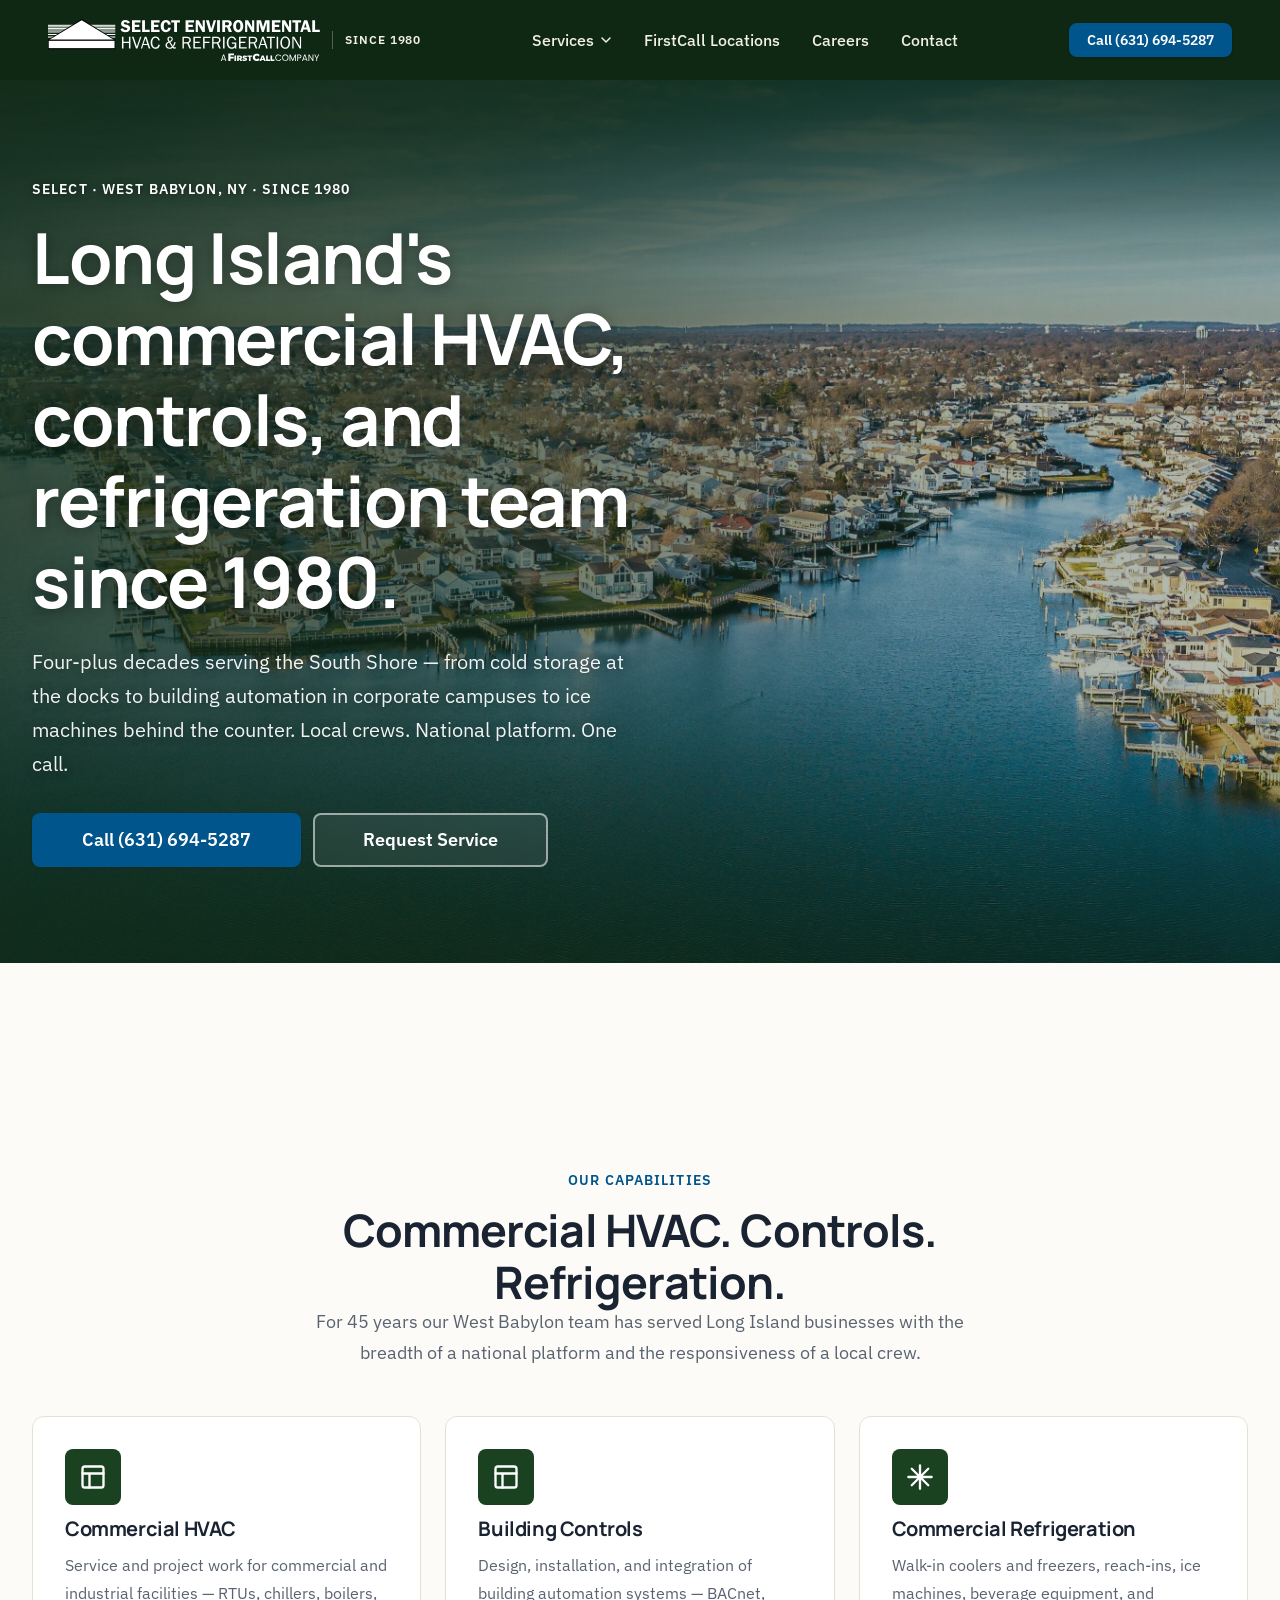
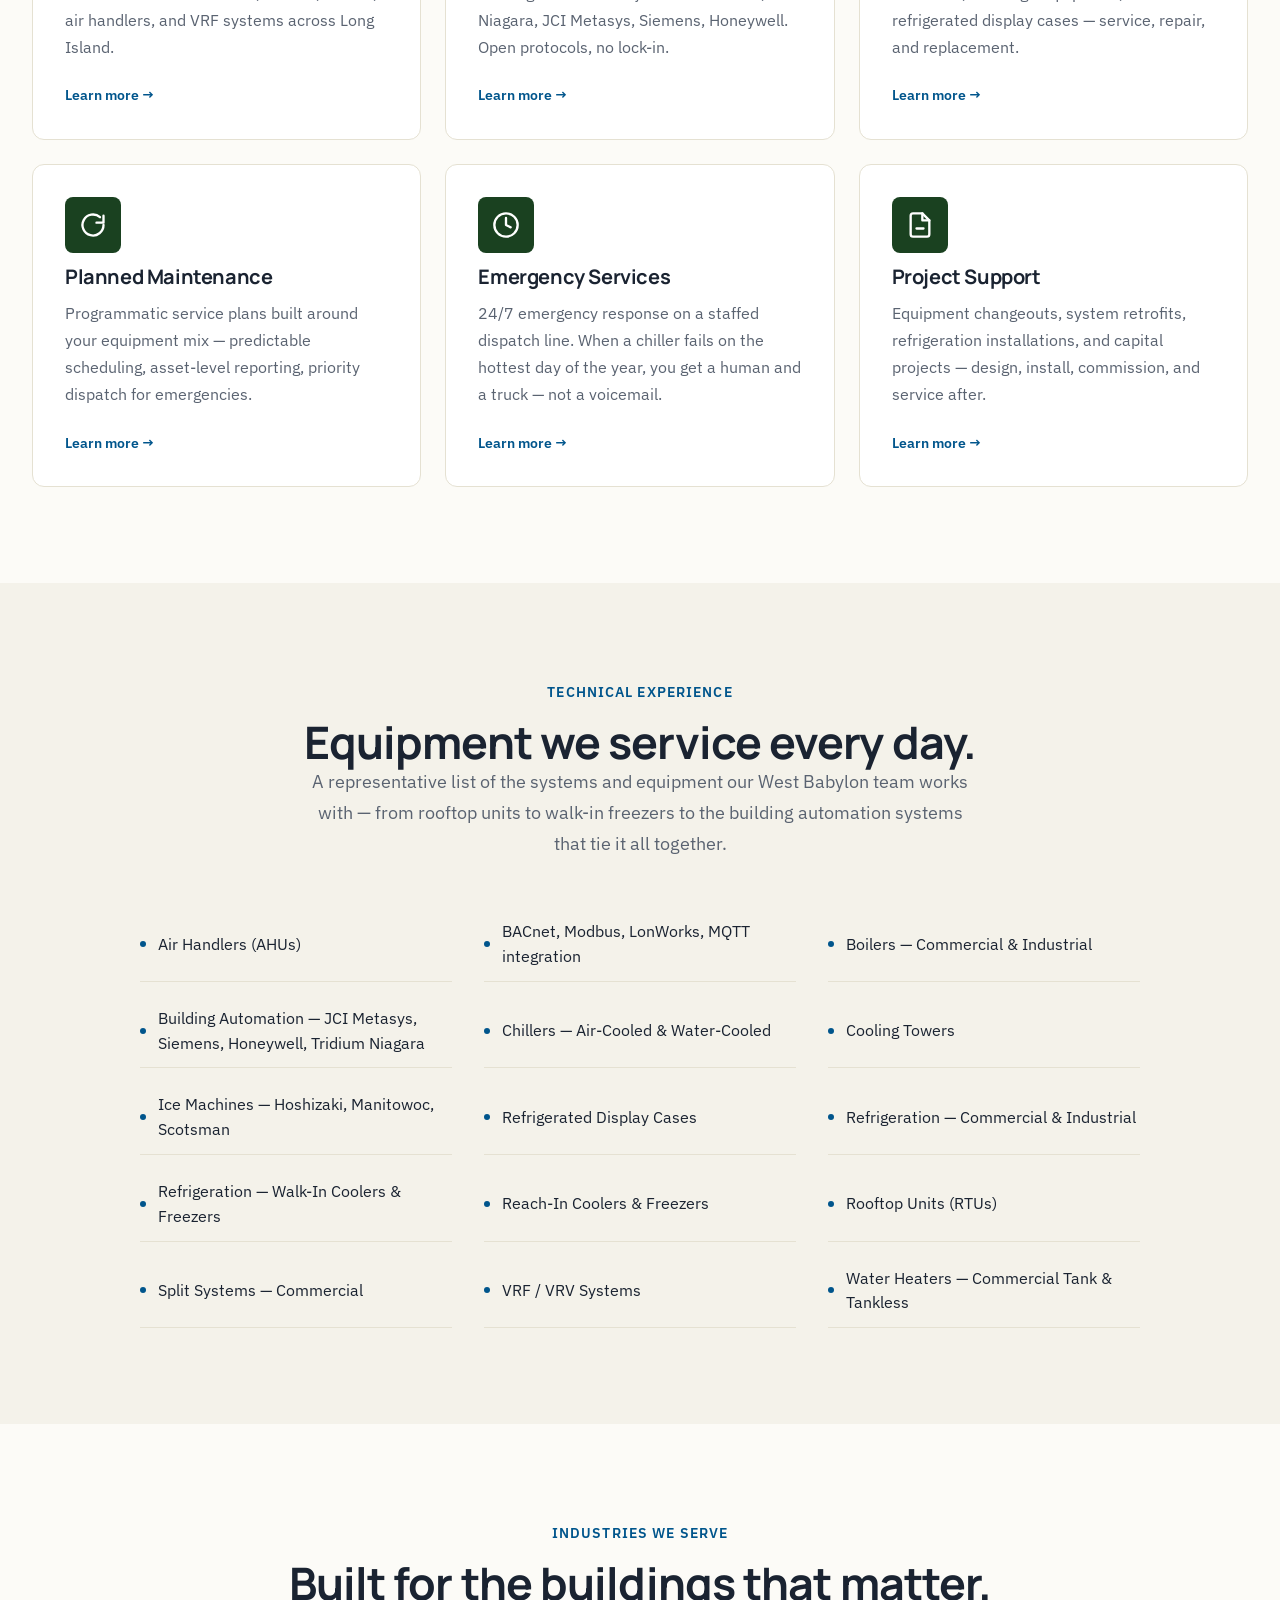
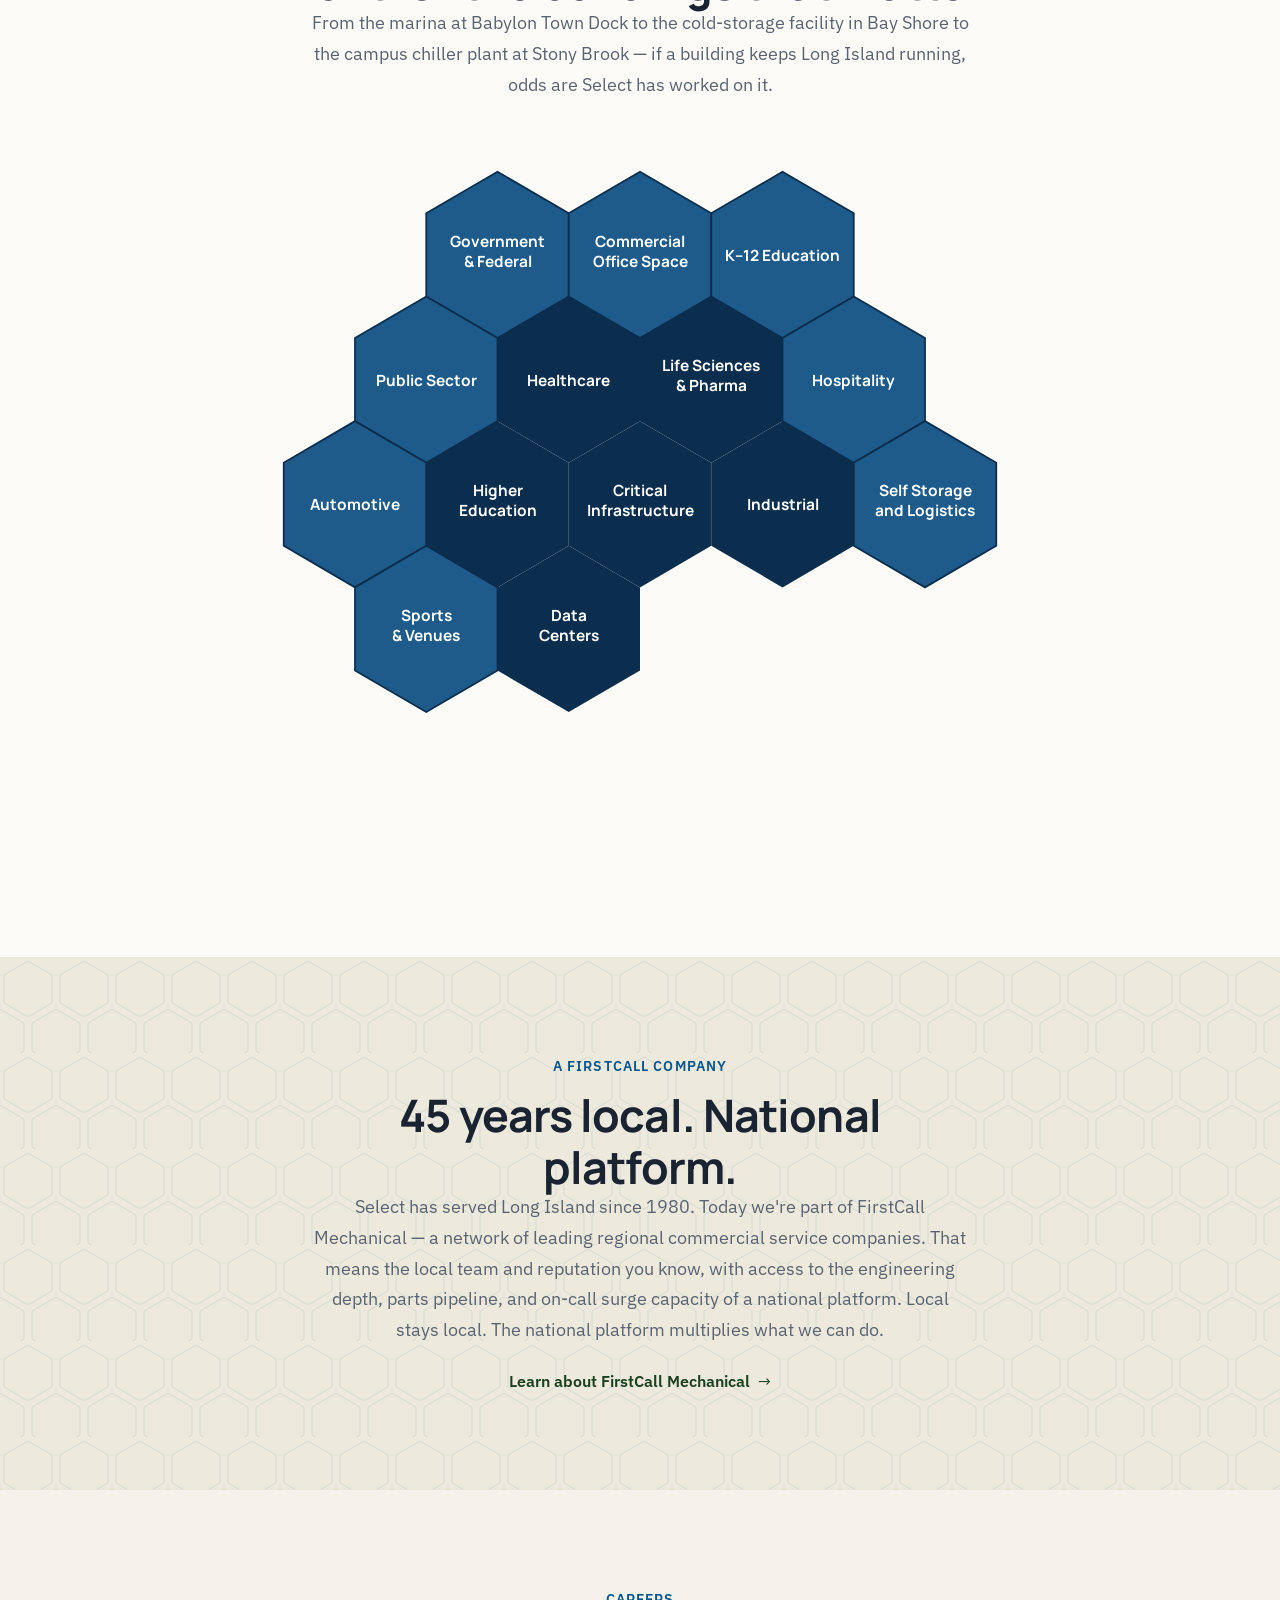
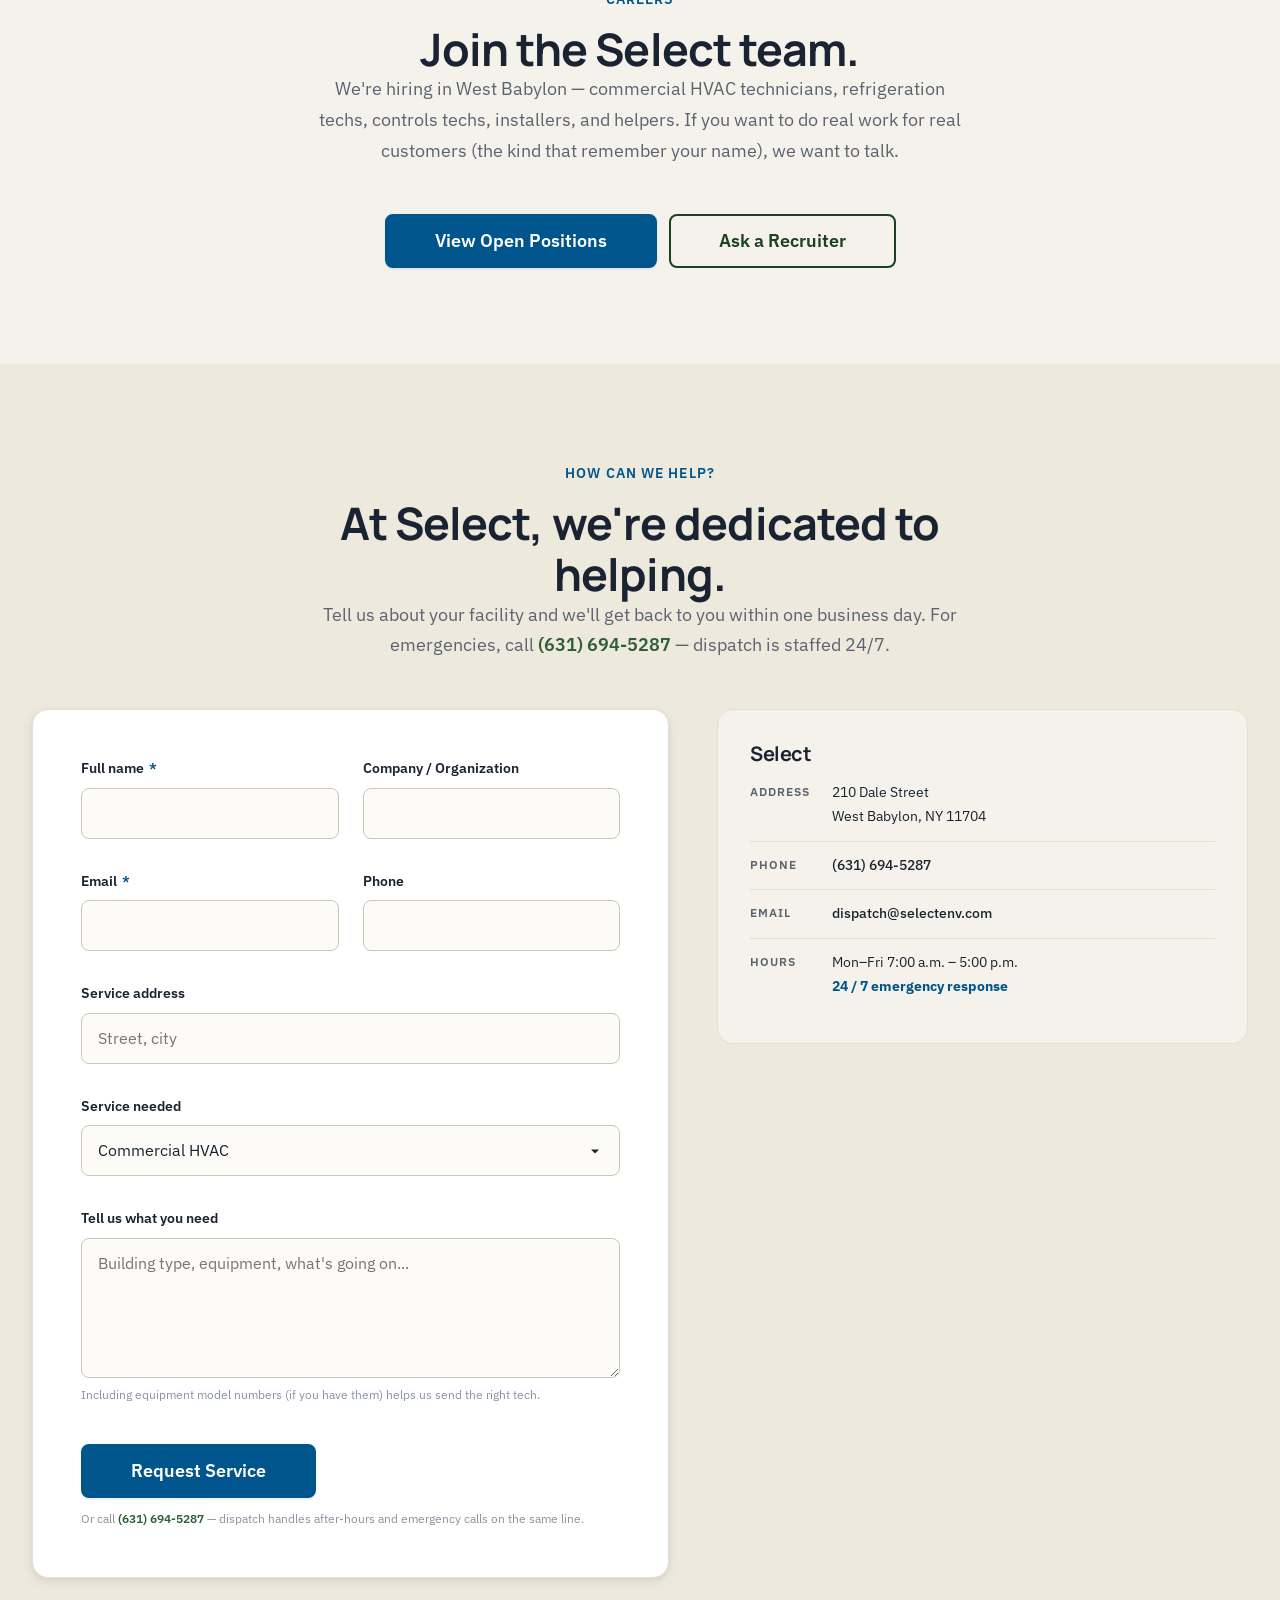
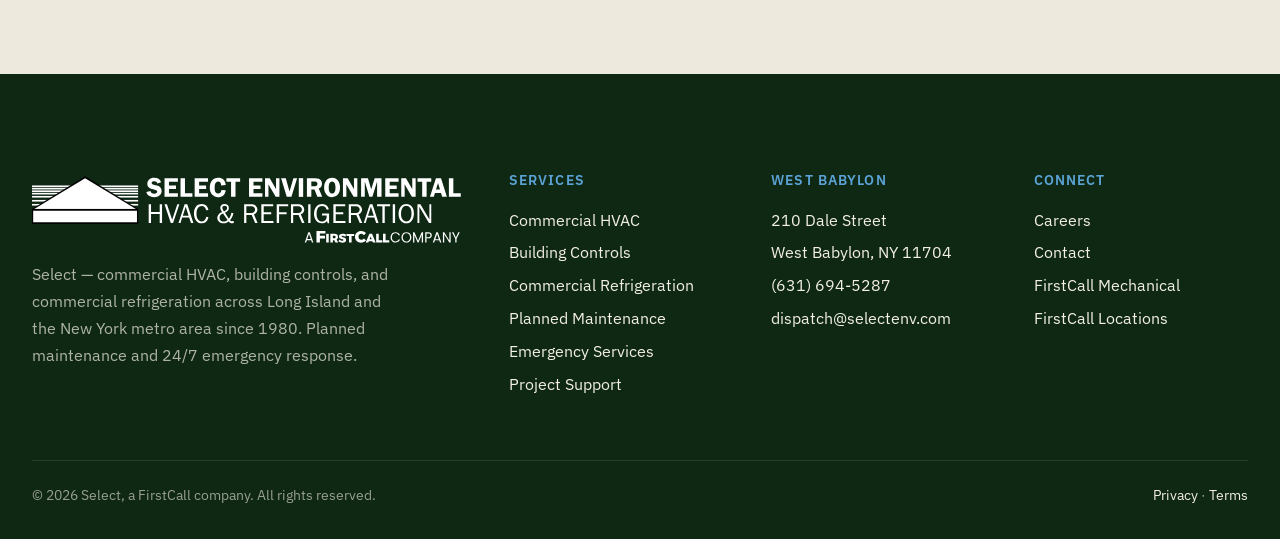
==== commit 8483b117: "fix logos and styles again" ====
--- a/index.html
+++ b/index.html
@@ -889,7 +889,7 @@
 }
 
 .site-header__logo svg {
-  height: 60px;
+  height: 50px;
   width: auto;
   display: block;
 }
@@ -1486,9 +1486,9 @@
   font-weight: var(--weight-semibold);
   text-transform: uppercase;
   letter-spacing: var(--tracking-caps);
-  color: var(--color-accent);
+  color: #fff;
   margin-bottom: var(--space-4);
-  text-shadow: 0 1px 6px rgba(0, 0, 0, 0.4);
+  text-shadow: 0 1px 6px rgba(0, 0, 0, 0.5);
 }
 .branch-hero__title {
   font-family: var(--font-display);
@@ -1909,13 +1909,13 @@
   </defs>
   <text/>
   <g>
-    <rect class="cls-1" y="57.94" width="397.72" height="6.06"/>
-    <rect class="cls-1" y="66.91" width="397.72" height="6.06"/>
-    <rect class="cls-1" y="76.36" width="397.72" height="6.06"/>
-    <rect class="cls-1" y="85.57" width="397.72" height="6.06"/>
-    <rect class="cls-1" y="112.23" width="397.72" height="6.06"/>
-    <rect class="cls-1" y="127.26" width="397.72" height="6.06"/>
-    <rect class="cls-1" y="97.21" width="397.72" height="6.06"/>
+    <rect class="cls-2" y="57.94" width="397.72" height="6.06"/>
+    <rect class="cls-2" y="66.91" width="397.72" height="6.06"/>
+    <rect class="cls-2" y="76.36" width="397.72" height="6.06"/>
+    <rect class="cls-2" y="85.57" width="397.72" height="6.06"/>
+    <rect class="cls-2" y="112.23" width="397.72" height="6.06"/>
+    <rect class="cls-2" y="127.26" width="397.72" height="6.06"/>
+    <rect class="cls-2" y="97.21" width="397.72" height="6.06"/>
     <polygon class="cls-1" points=".33 145.93 198.94 23.27 397.4 145.93 .33 145.93"/>
     <polygon class="cls-2" points="8.46 145.93 198.94 30.79 389.26 145.93 8.46 145.93"/>
     <rect class="cls-1" y="145.93" width="397.72" height="56.72"/>
@@ -2337,13 +2337,13 @@
   </defs>
   <text/>
   <g>
-    <rect class="cls-1" y="57.94" width="397.72" height="6.06"/>
-    <rect class="cls-1" y="66.91" width="397.72" height="6.06"/>
-    <rect class="cls-1" y="76.36" width="397.72" height="6.06"/>
-    <rect class="cls-1" y="85.57" width="397.72" height="6.06"/>
-    <rect class="cls-1" y="112.23" width="397.72" height="6.06"/>
-    <rect class="cls-1" y="127.26" width="397.72" height="6.06"/>
-    <rect class="cls-1" y="97.21" width="397.72" height="6.06"/>
+    <rect class="cls-2" y="57.94" width="397.72" height="6.06"/>
+    <rect class="cls-2" y="66.91" width="397.72" height="6.06"/>
+    <rect class="cls-2" y="76.36" width="397.72" height="6.06"/>
+    <rect class="cls-2" y="85.57" width="397.72" height="6.06"/>
+    <rect class="cls-2" y="112.23" width="397.72" height="6.06"/>
+    <rect class="cls-2" y="127.26" width="397.72" height="6.06"/>
+    <rect class="cls-2" y="97.21" width="397.72" height="6.06"/>
     <polygon class="cls-1" points=".33 145.93 198.94 23.27 397.4 145.93 .33 145.93"/>
     <polygon class="cls-2" points="8.46 145.93 198.94 30.79 389.26 145.93 8.46 145.93"/>
     <rect class="cls-1" y="145.93" width="397.72" height="56.72"/>
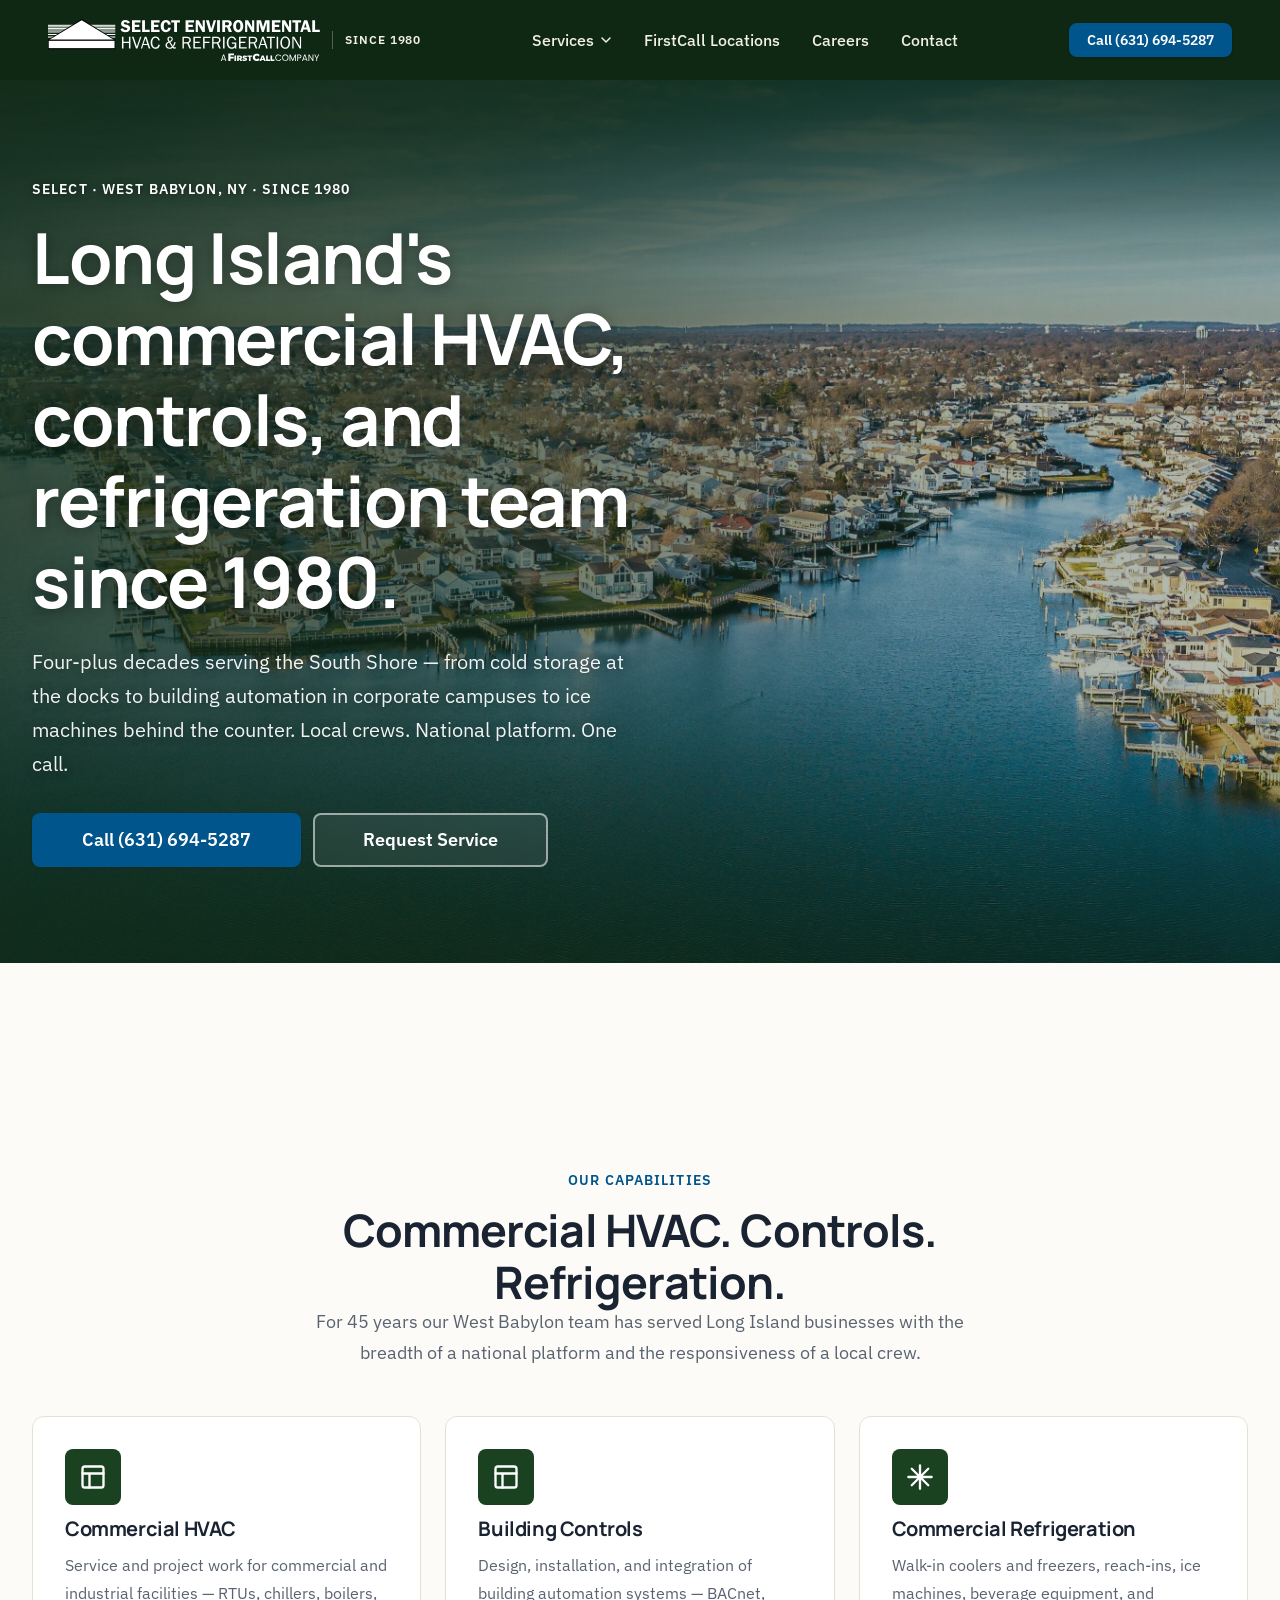
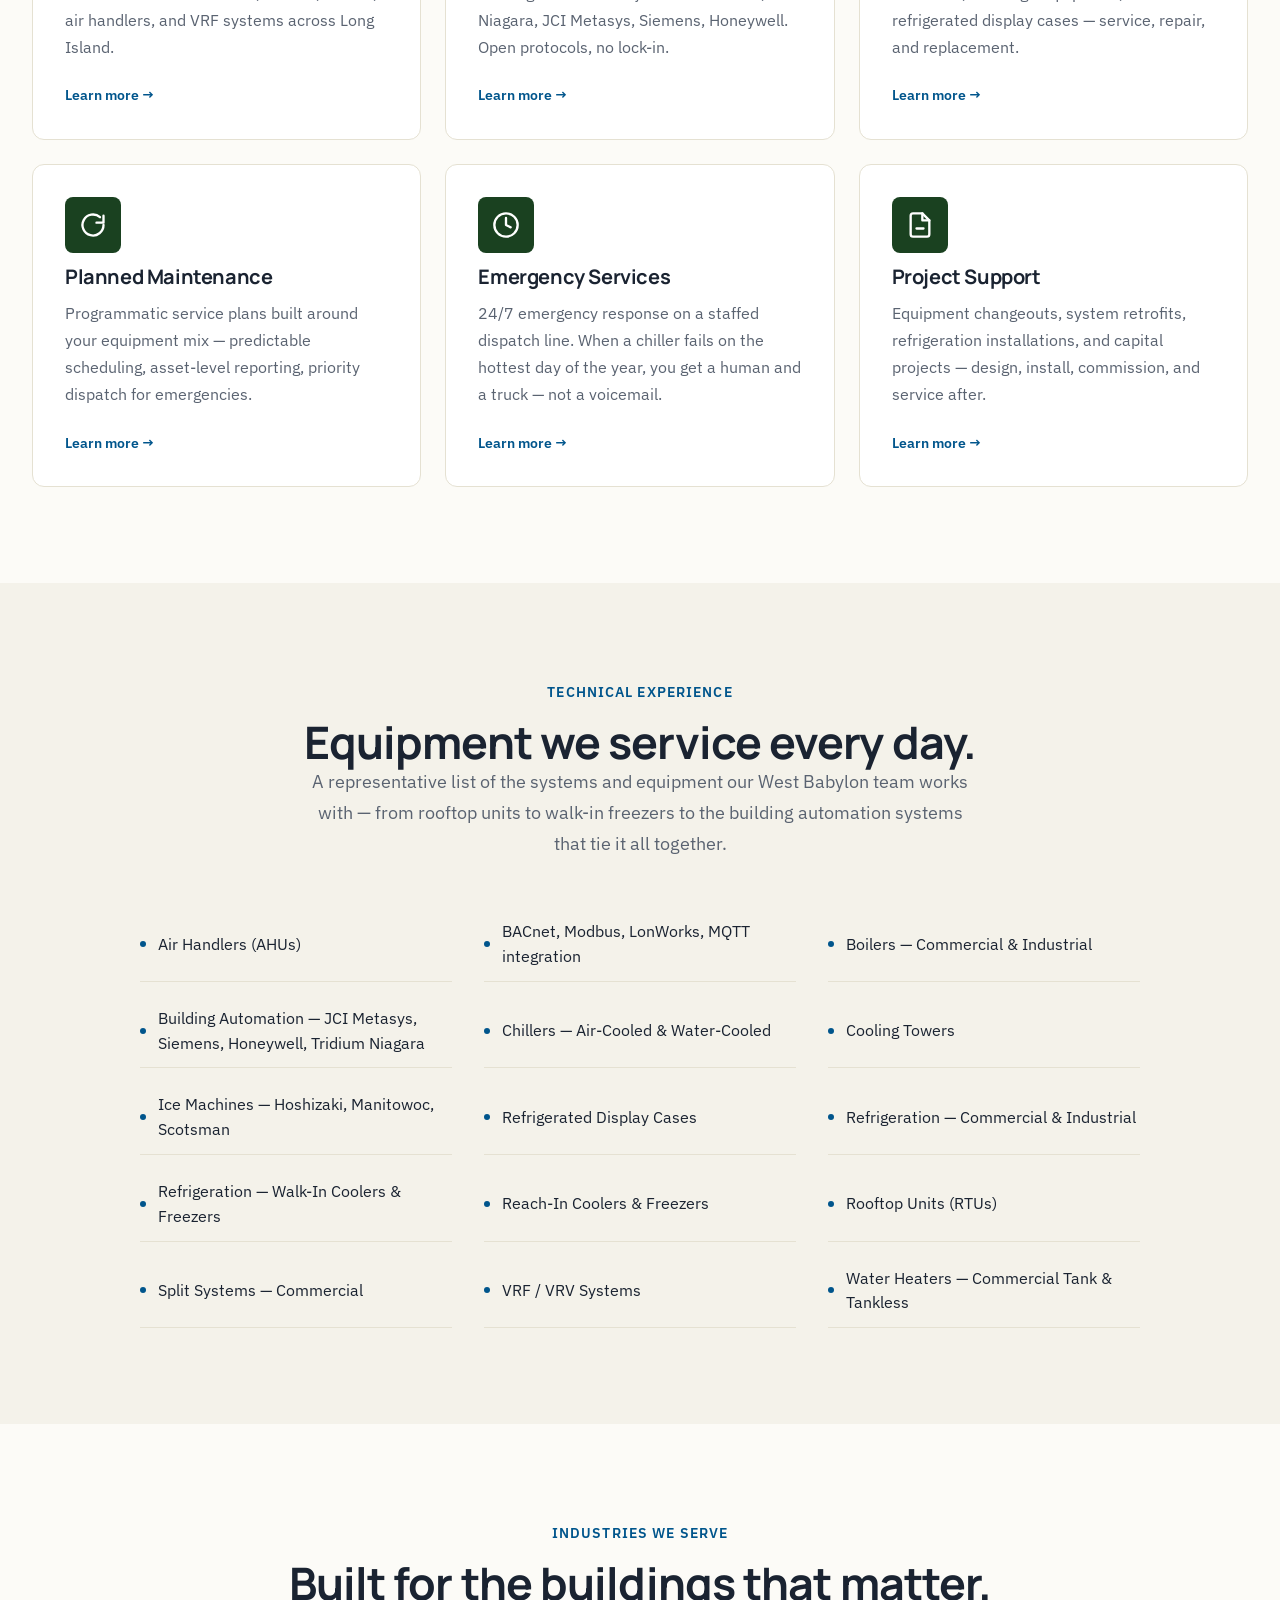
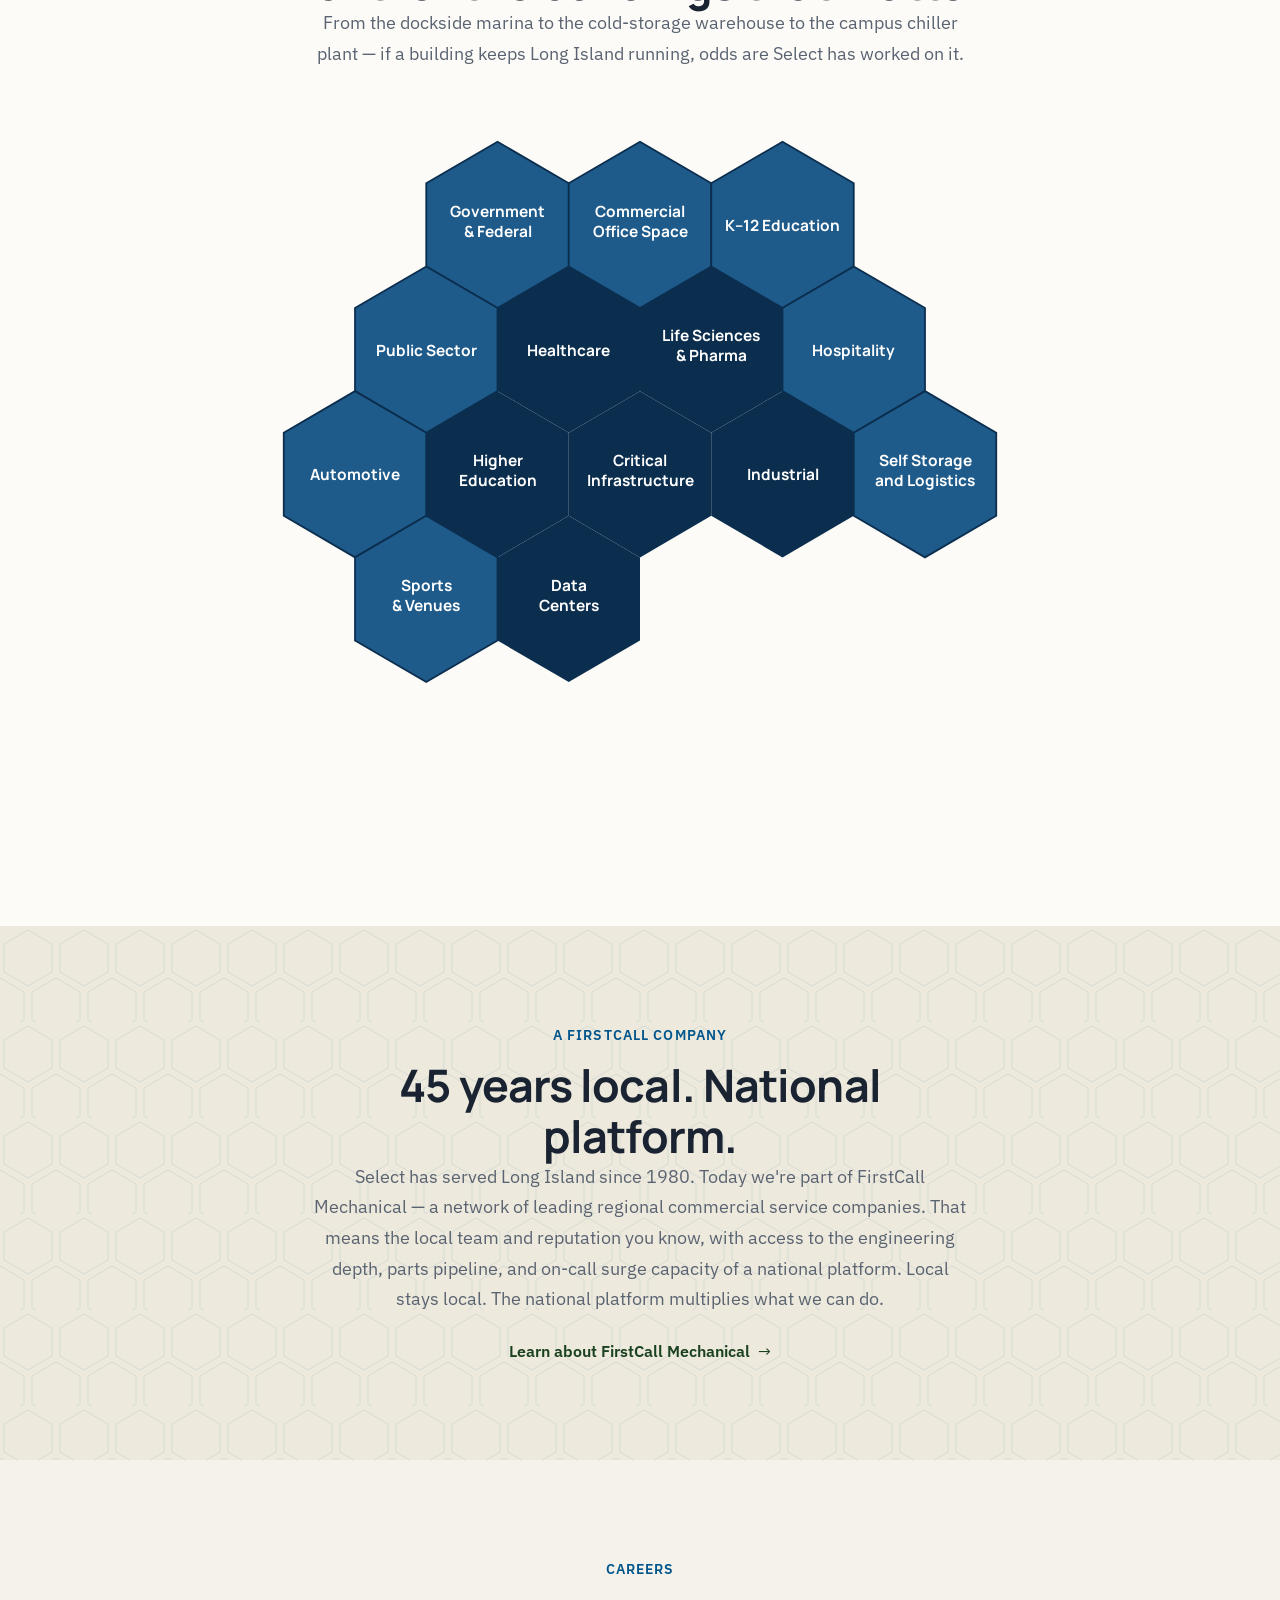
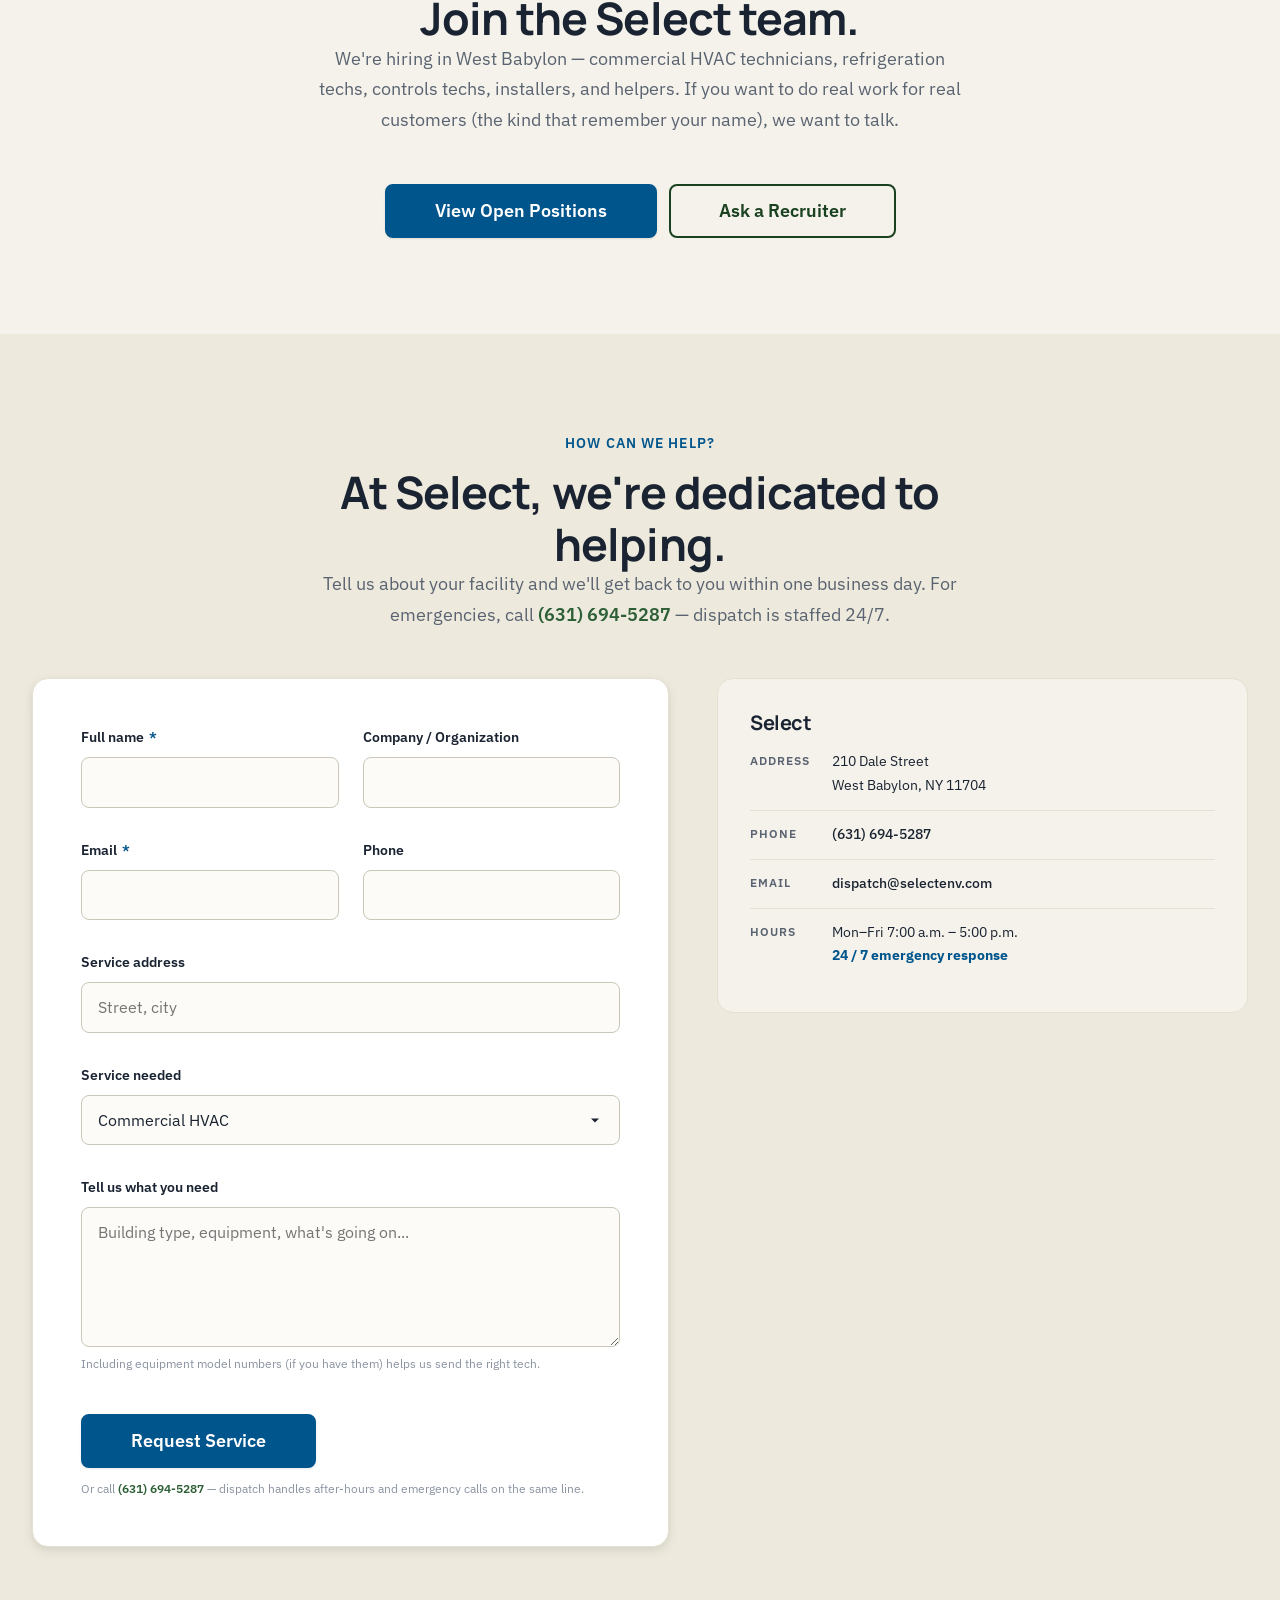
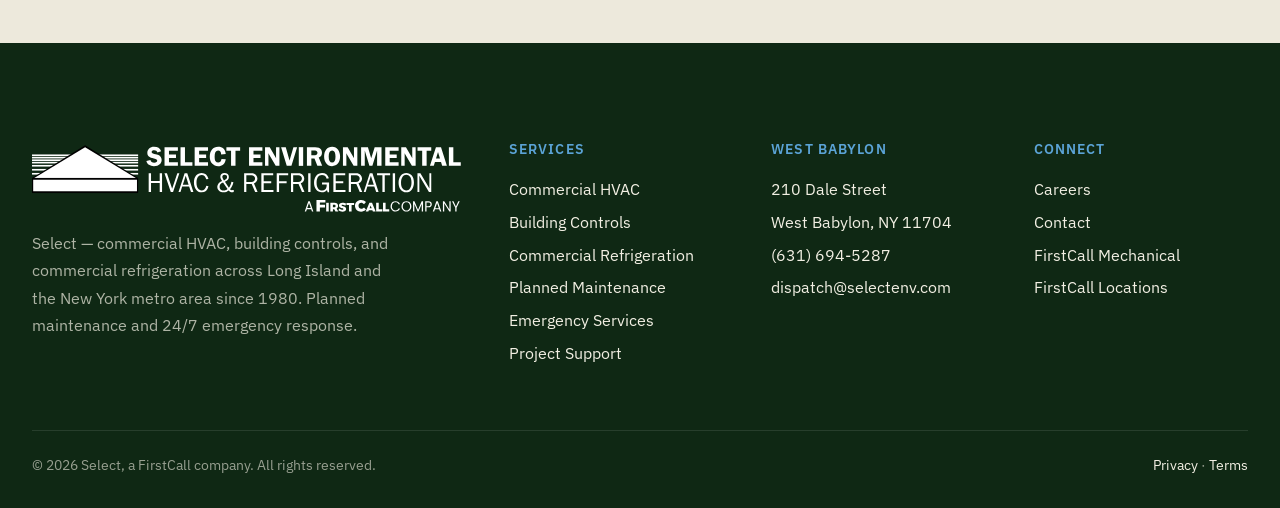
==== commit 91d32a3a: "Replace named landmarks with generic facility types in industries lead" ====
--- a/index.html
+++ b/index.html
@@ -2171,7 +2171,7 @@
         <div class="section-head">
           <span class="eyebrow">Industries We Serve</span>
           <h2 id="markets-heading">Built for the buildings that matter.</h2>
-          <p class="lead">From the marina at Babylon Town Dock to the cold-storage facility in Bay Shore to the campus chiller plant at Stony Brook — if a building keeps Long Island running, odds are Select has worked on it.</p>
+          <p class="lead">From the dockside marina to the cold-storage warehouse to the campus chiller plant — if a building keeps Long Island running, odds are Select has worked on it.</p>
         </div>
 
         <!-- industries-grid:start variant=main -->
@@ -2241,7 +2241,9 @@
         </div>
 
         <div class="contact-row">
-          <form class="service-form" action="#" method="post" novalidate>
+          <form class="service-form" action="/api/contact" method="POST" data-form-handler novalidate>
+            <input type="hidden" name="_form" value="select-contact" />
+            <input type="text" name="_honeypot" tabindex="-1" autocomplete="off" aria-hidden="true" style="position:absolute;left:-9999px;width:1px;height:1px;opacity:0;pointer-events:none" />
             <div class="form-grid">
               <div class="form-field">
                 <label class="form-label" for="f-name">Full name <span class="required">*</span></label>
@@ -2281,6 +2283,7 @@
                 <span class="form-help">Including equipment model numbers (if you have them) helps us send the right tech.</span>
               </div>
             </div>
+            <div data-form-error role="alert" hidden style="margin-top:1rem;padding:0.75rem 1rem;background:#FEF2F2;border:1px solid #FCA5A5;color:#7F1D1D;border-radius:8px;font-size:0.875rem"></div>
             <div class="form-actions">
               <button type="submit" class="btn btn--primary btn--lg">Request Service</button>
               <span class="form-help">Or call <a href="tel:+16316945287" style="font-weight: 600">(631) 694-5287</a> — dispatch handles after-hours and emergency calls on the same line.</span>
@@ -2690,5 +2693,6 @@
 })();
 
   </script>
+  <script src="/assets/js/form-handler.js" defer></script>
 </body>
 </html>
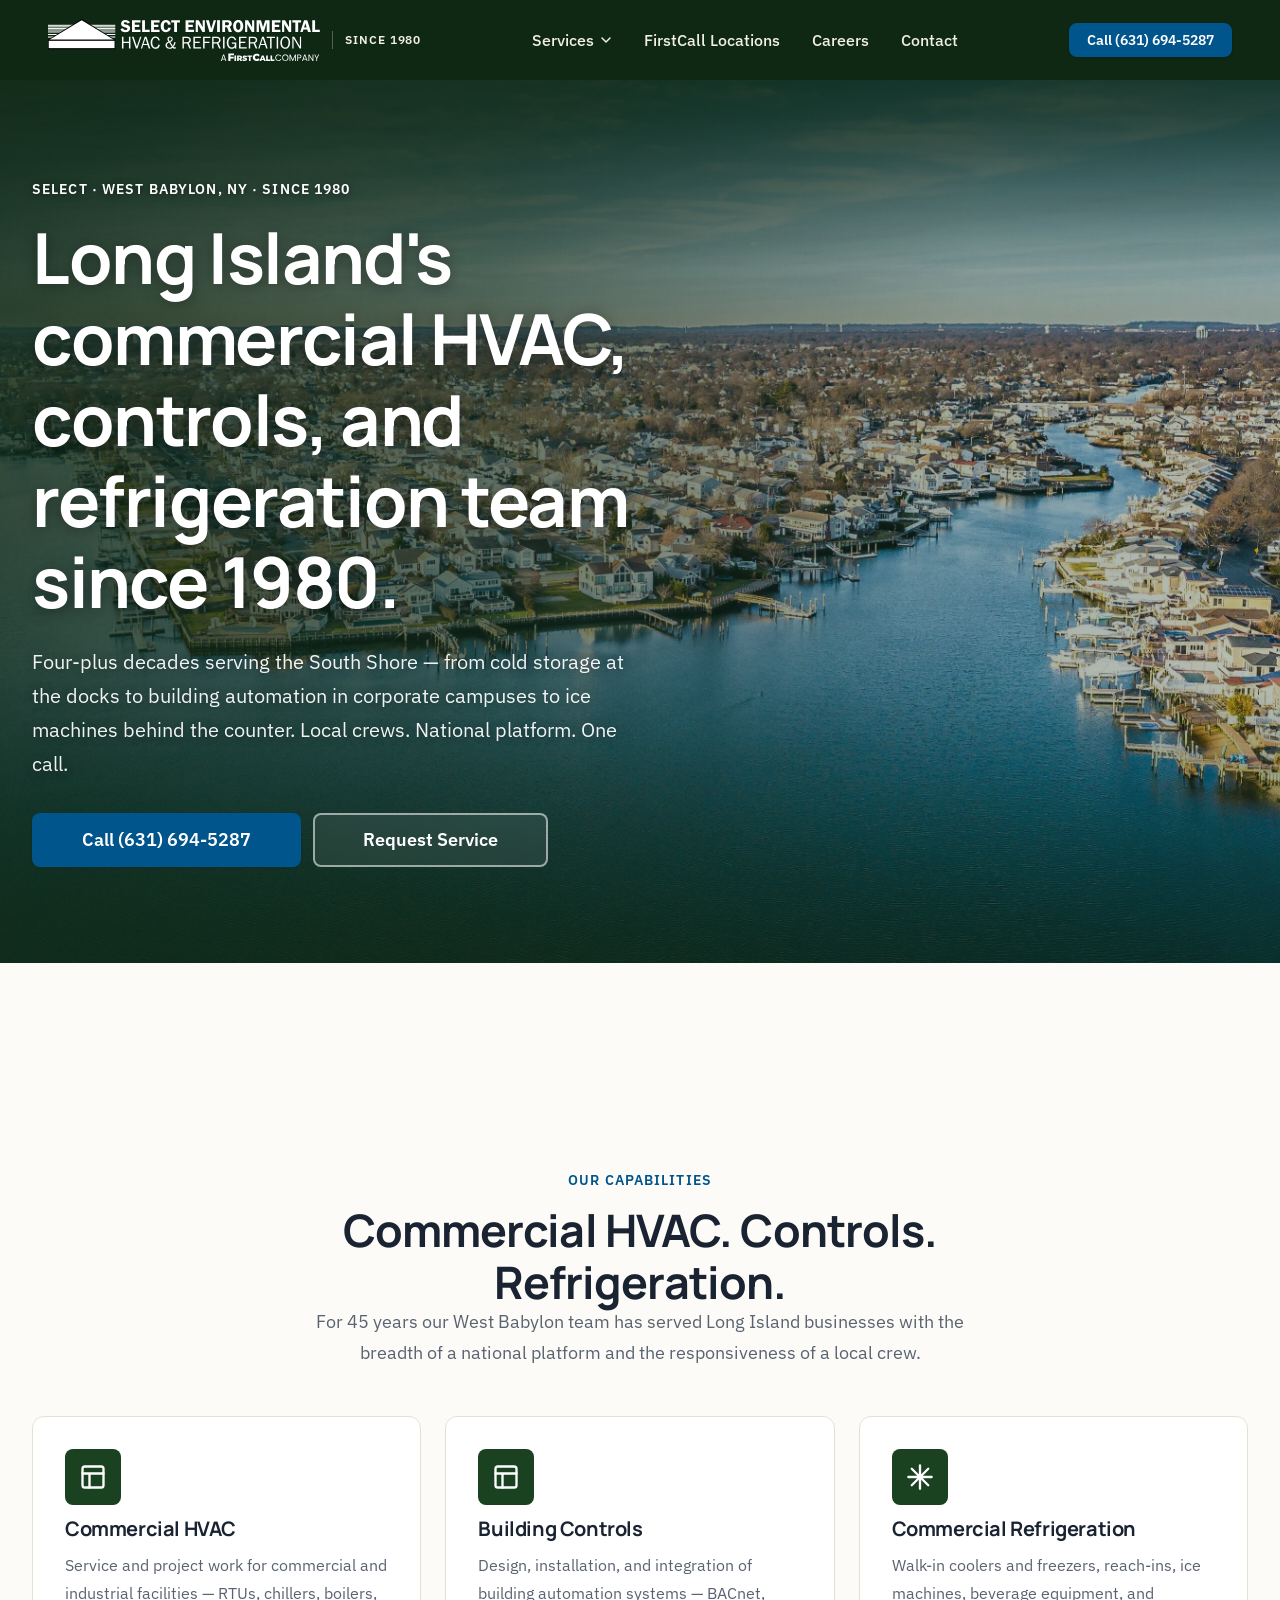
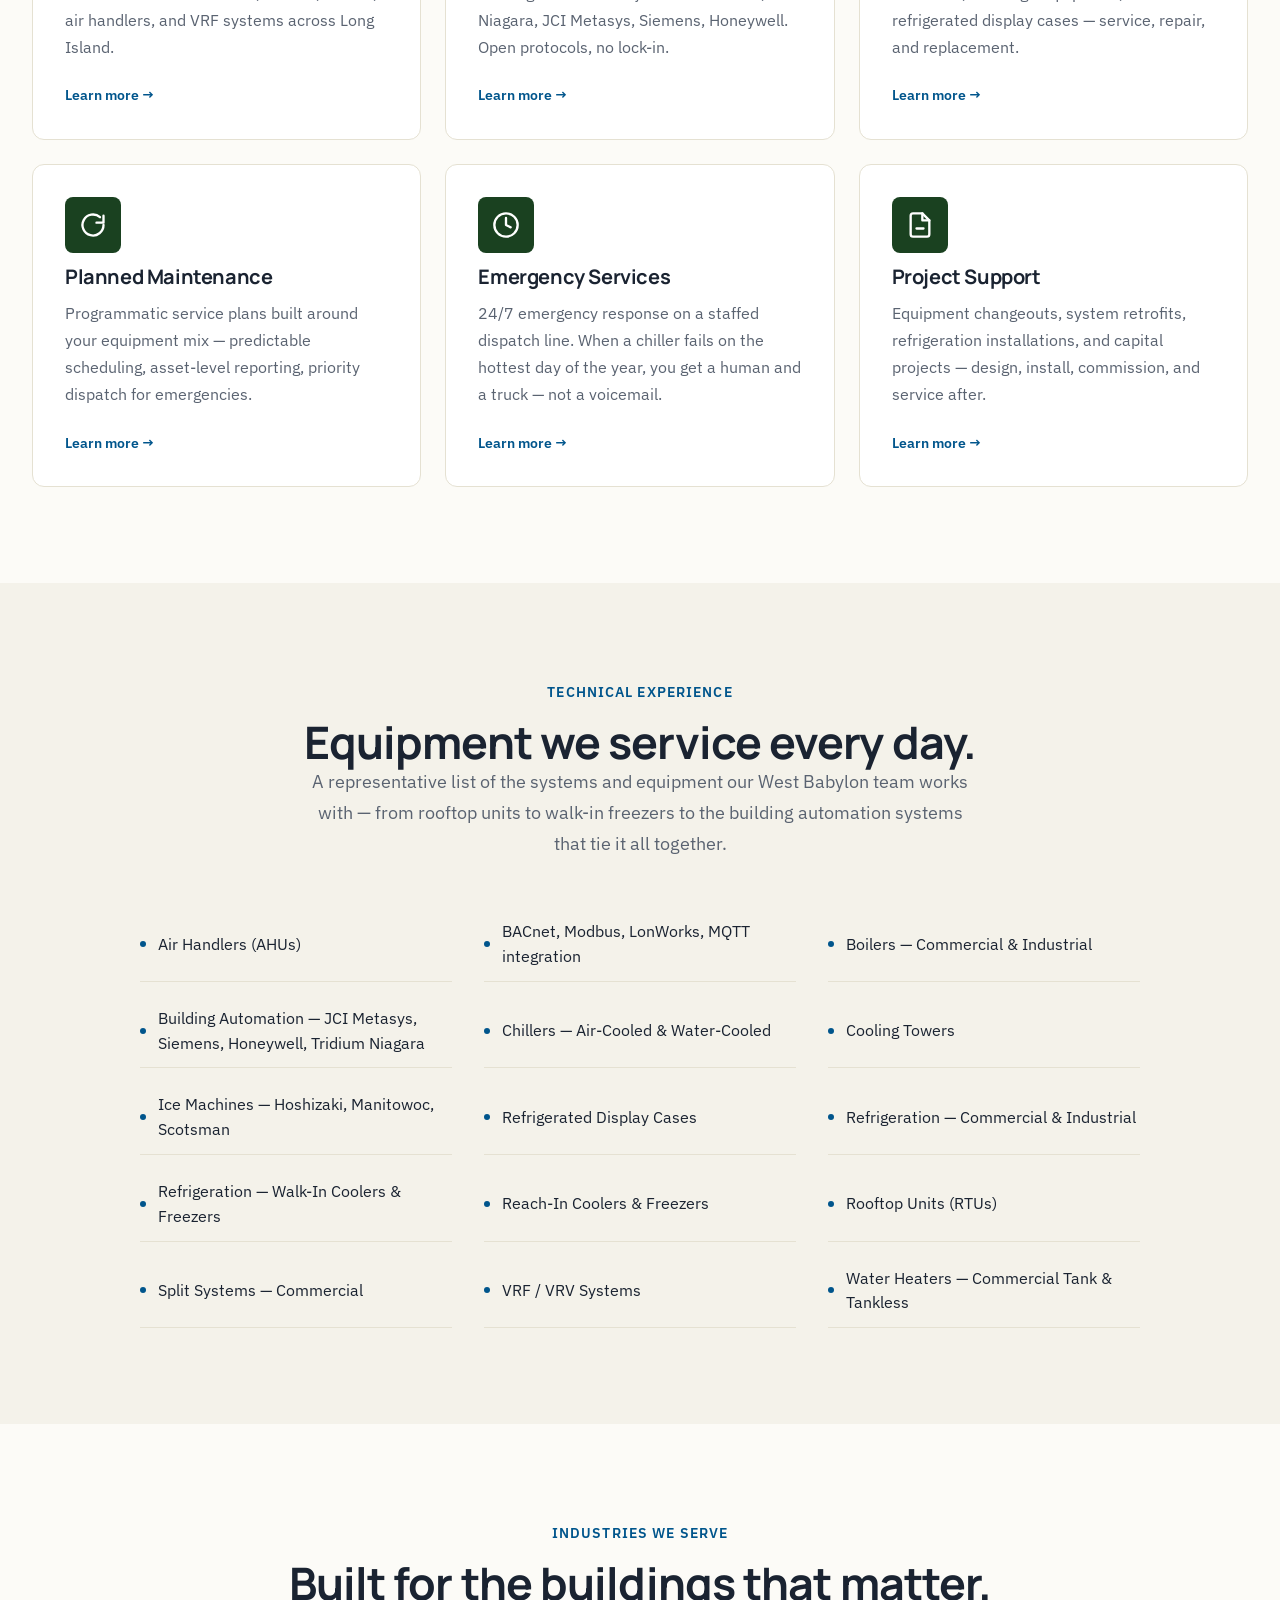
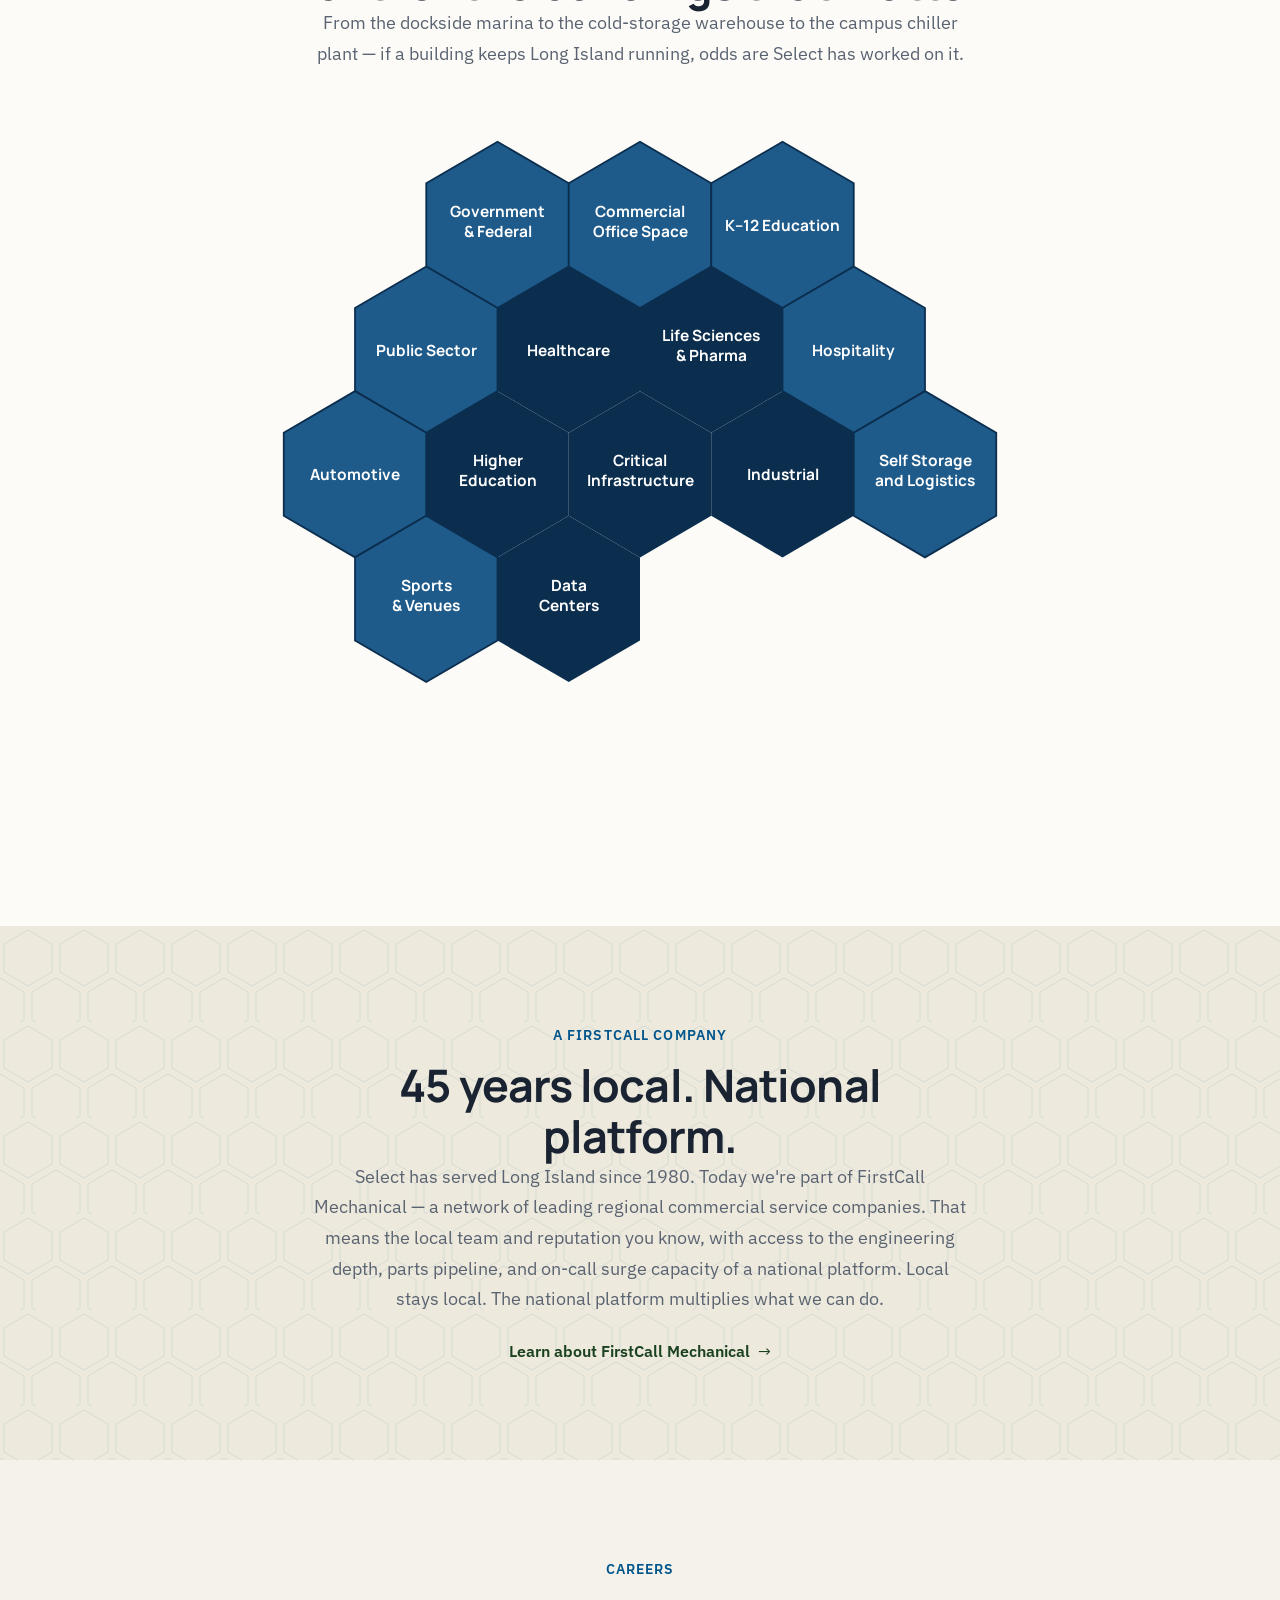
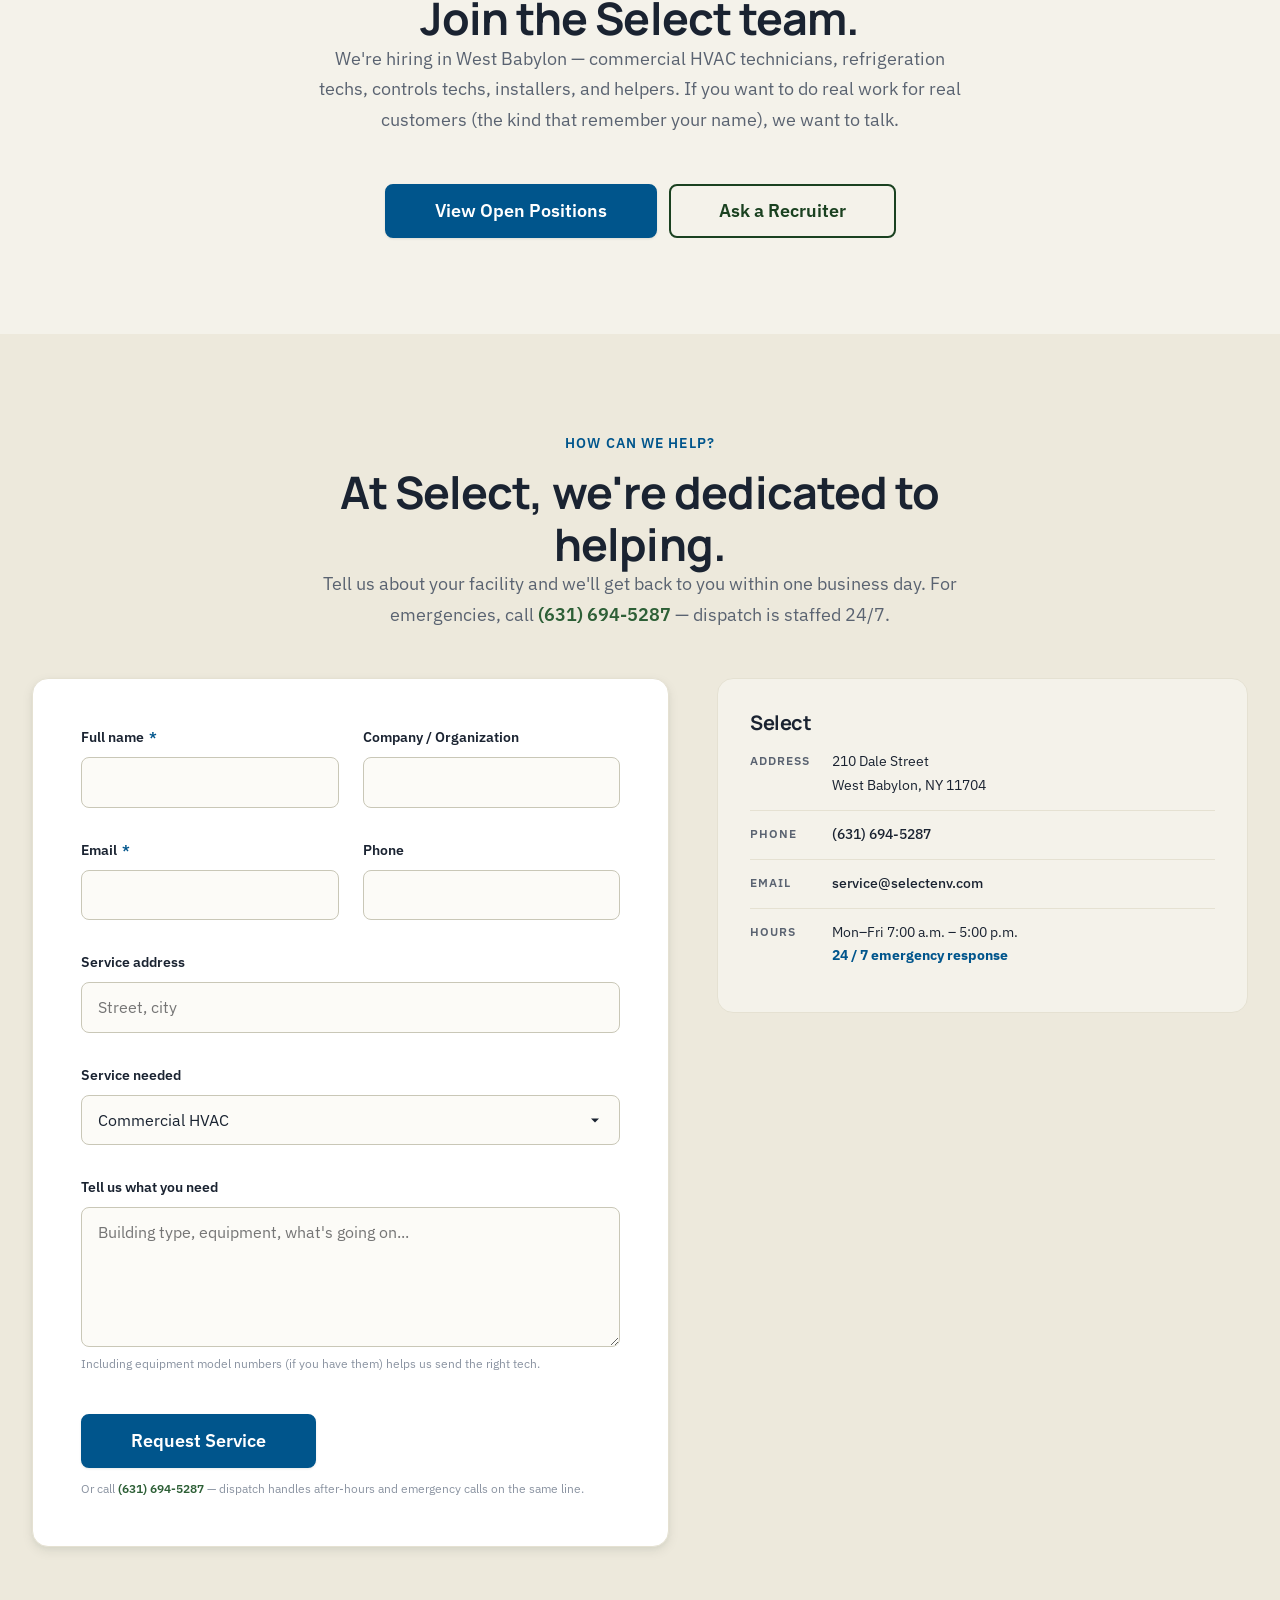
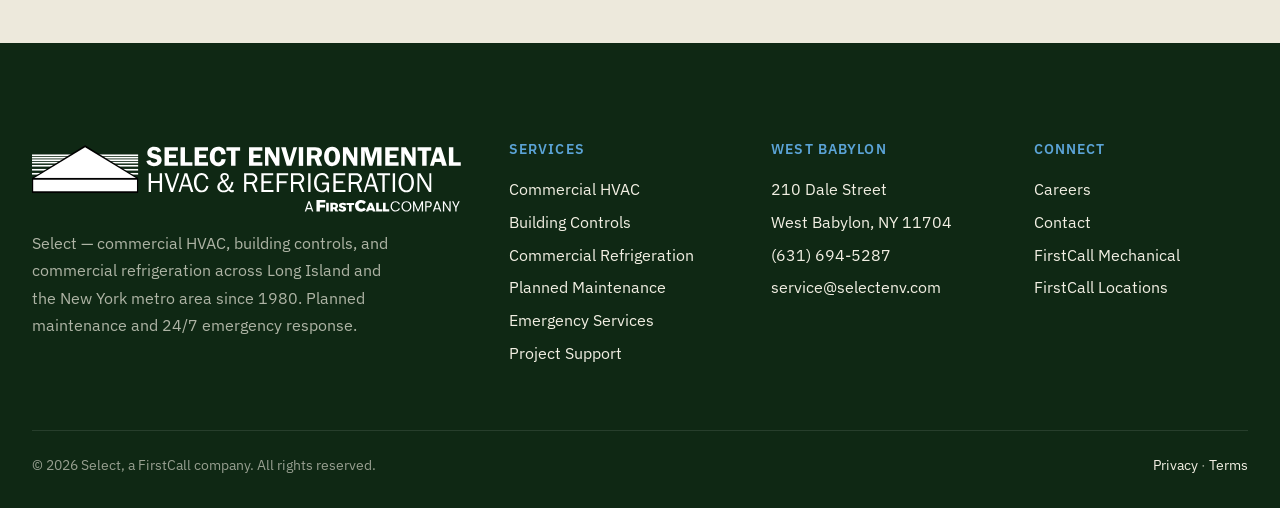
==== commit 978e61ec: "Update contact email to service@selectenv.com; generic industries lead" ====
--- a/index.html
+++ b/index.html
@@ -43,7 +43,7 @@
     "name": "Select",
     "image": "shared/img/photos/select/west-babylon-hero.webp",
     "telephone": "+16316945287",
-    "email": "dispatch@selectenv.com",
+    "email": "service@selectenv.com",
     "url": "https://selectenv.com",
     "foundingDate": "1980",
     "address": {
@@ -2305,7 +2305,7 @@
             </div>
             <div class="contact-card__row">
               <div class="contact-card__label">Email</div>
-              <div class="contact-card__value"><a href="mailto:dispatch@selectenv.com">dispatch@selectenv.com</a></div>
+              <div class="contact-card__value"><a href="mailto:service@selectenv.com">service@selectenv.com</a></div>
             </div>
             <div class="contact-card__row">
               <div class="contact-card__label">Hours</div>
@@ -2433,7 +2433,7 @@
             <li><span>210 Dale Street</span></li>
             <li><span>West Babylon, NY 11704</span></li>
             <li><a href="tel:+16316945287">(631) 694-5287</a></li>
-            <li><a href="mailto:dispatch@selectenv.com">dispatch@selectenv.com</a></li>
+            <li><a href="mailto:service@selectenv.com">service@selectenv.com</a></li>
           </ul>
           
         </div>
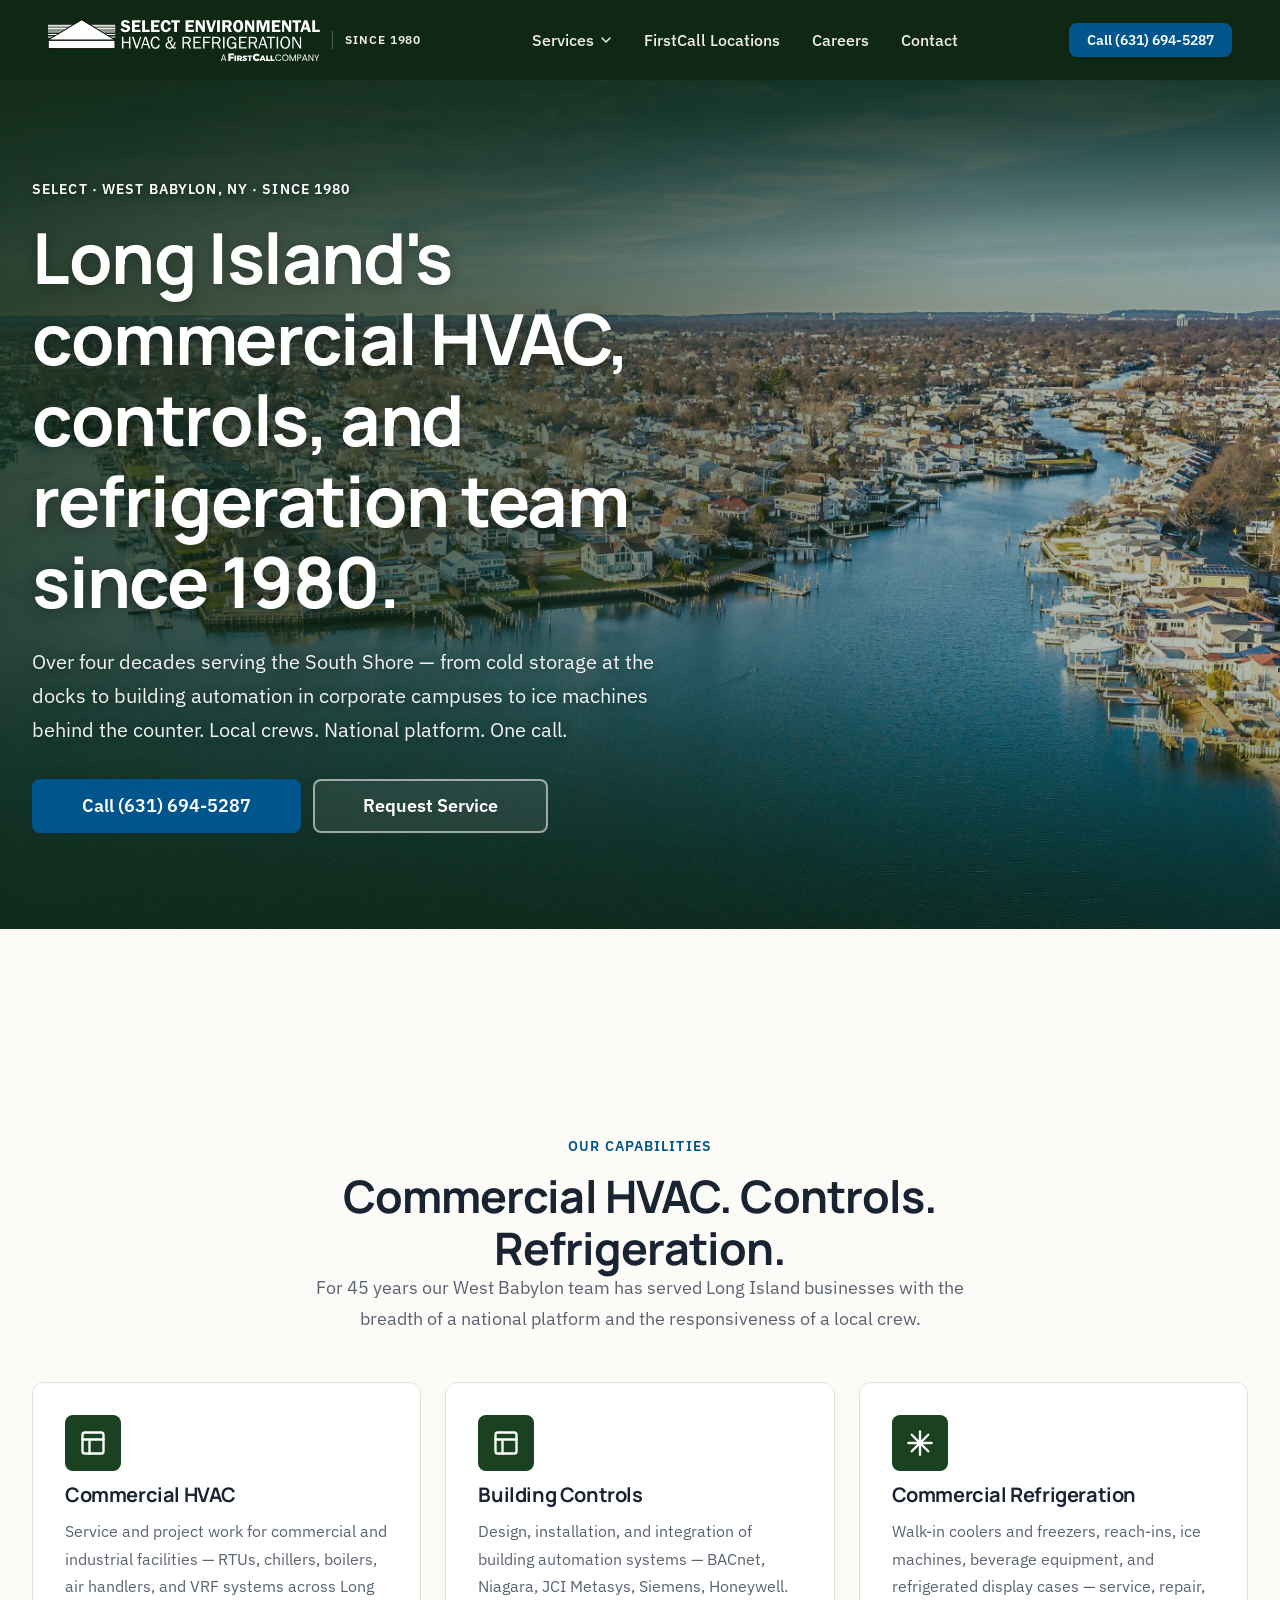
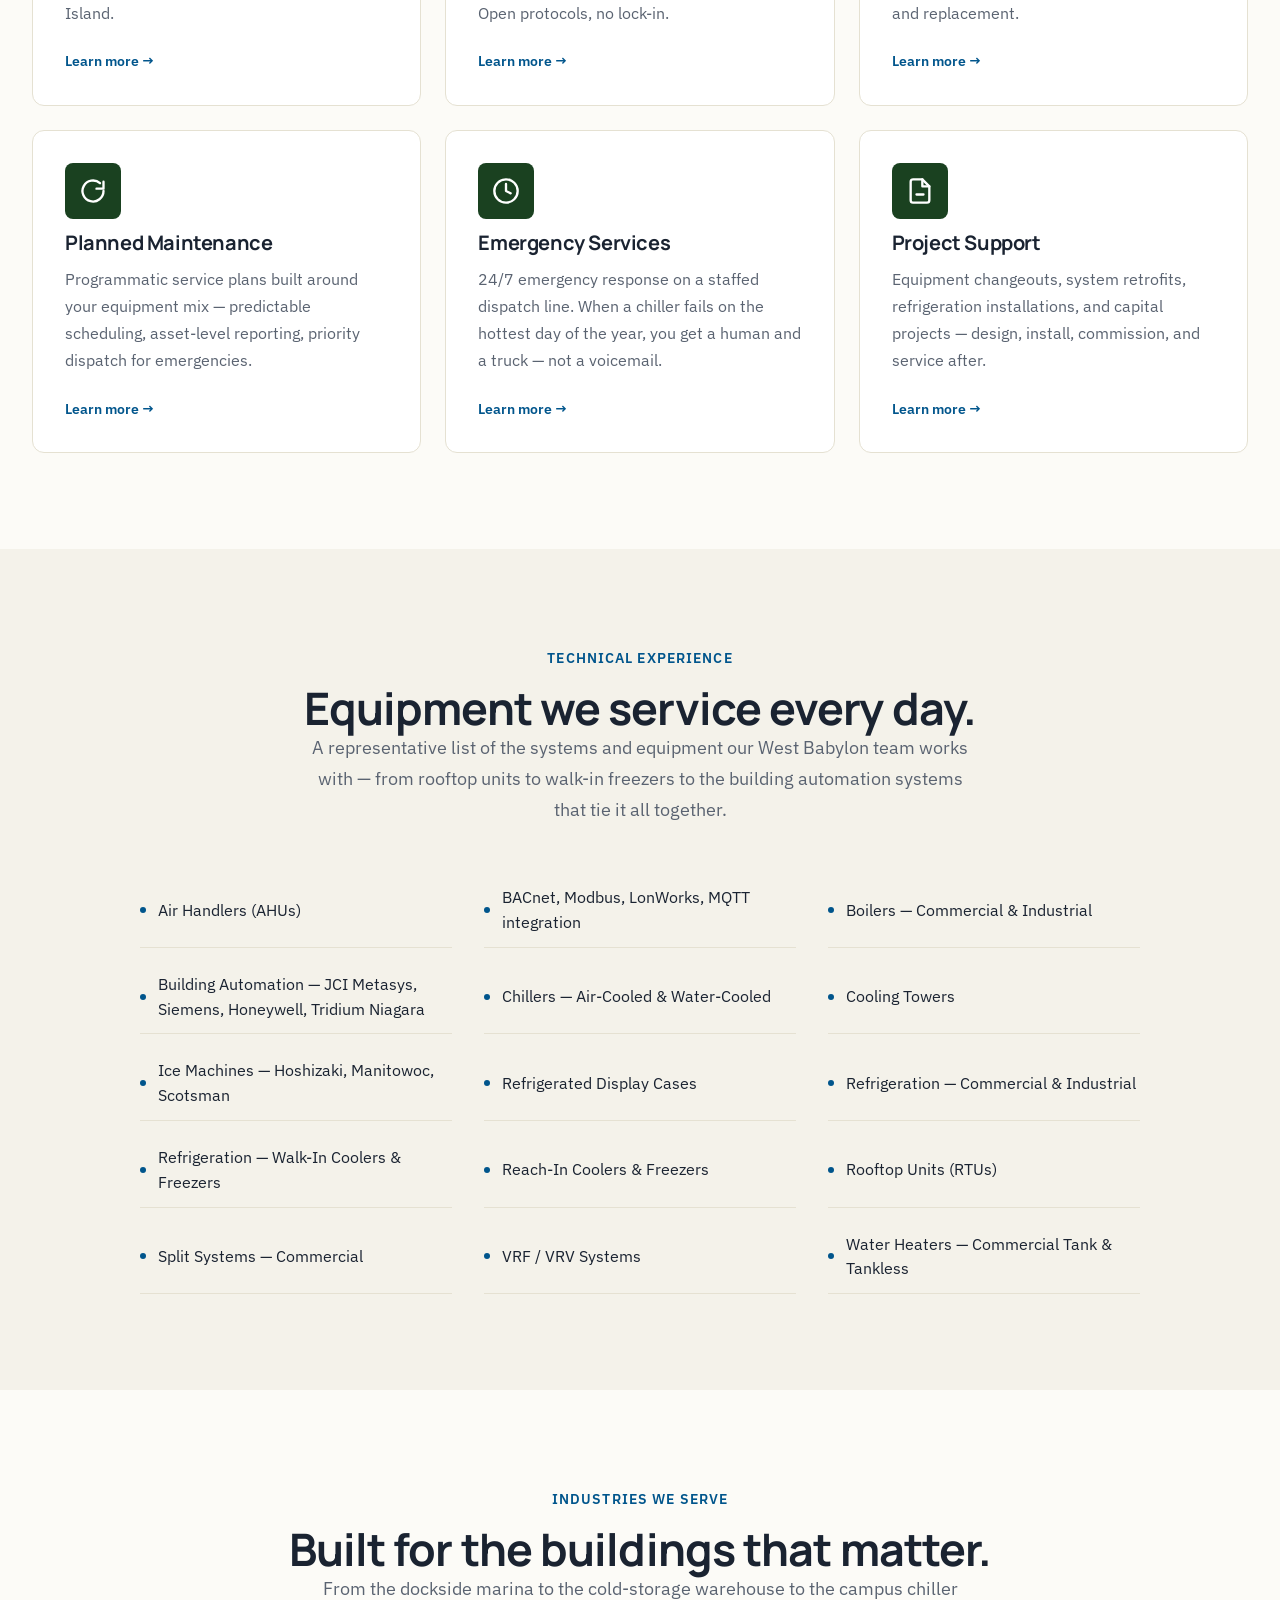
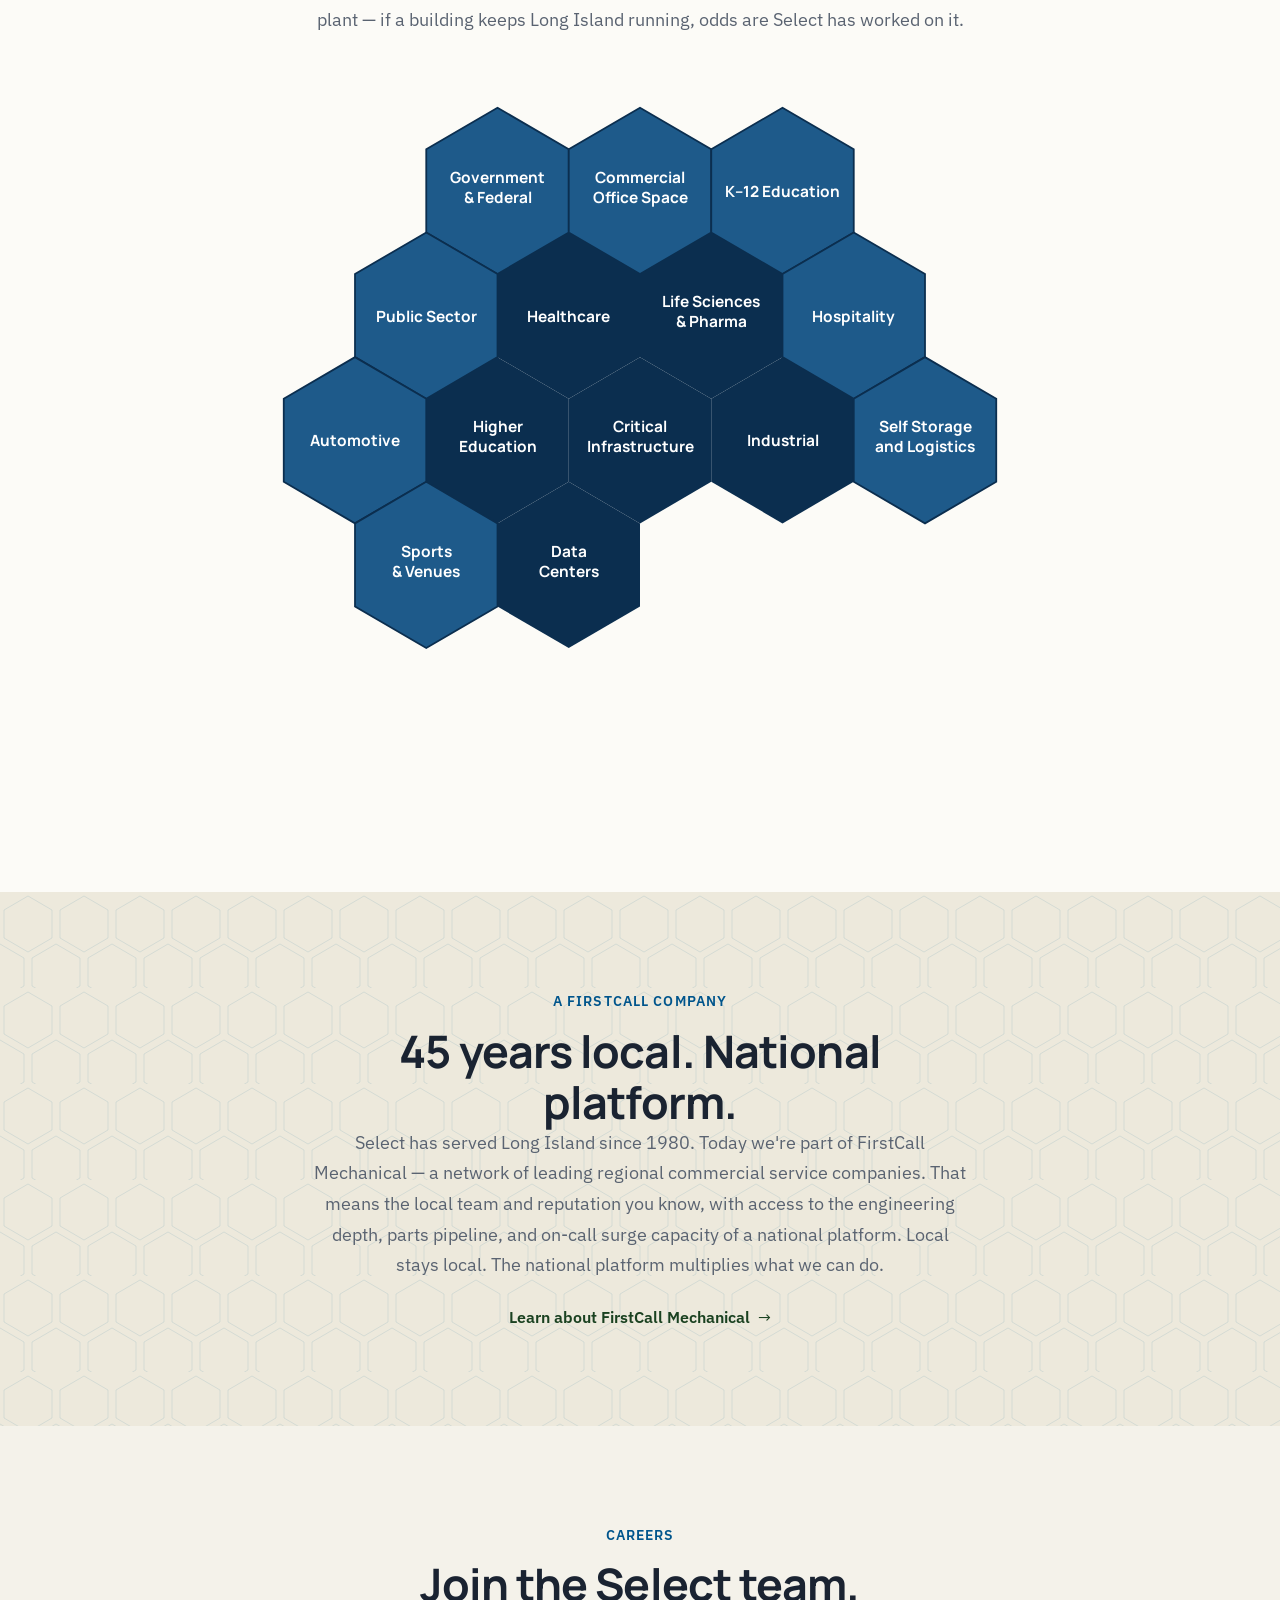
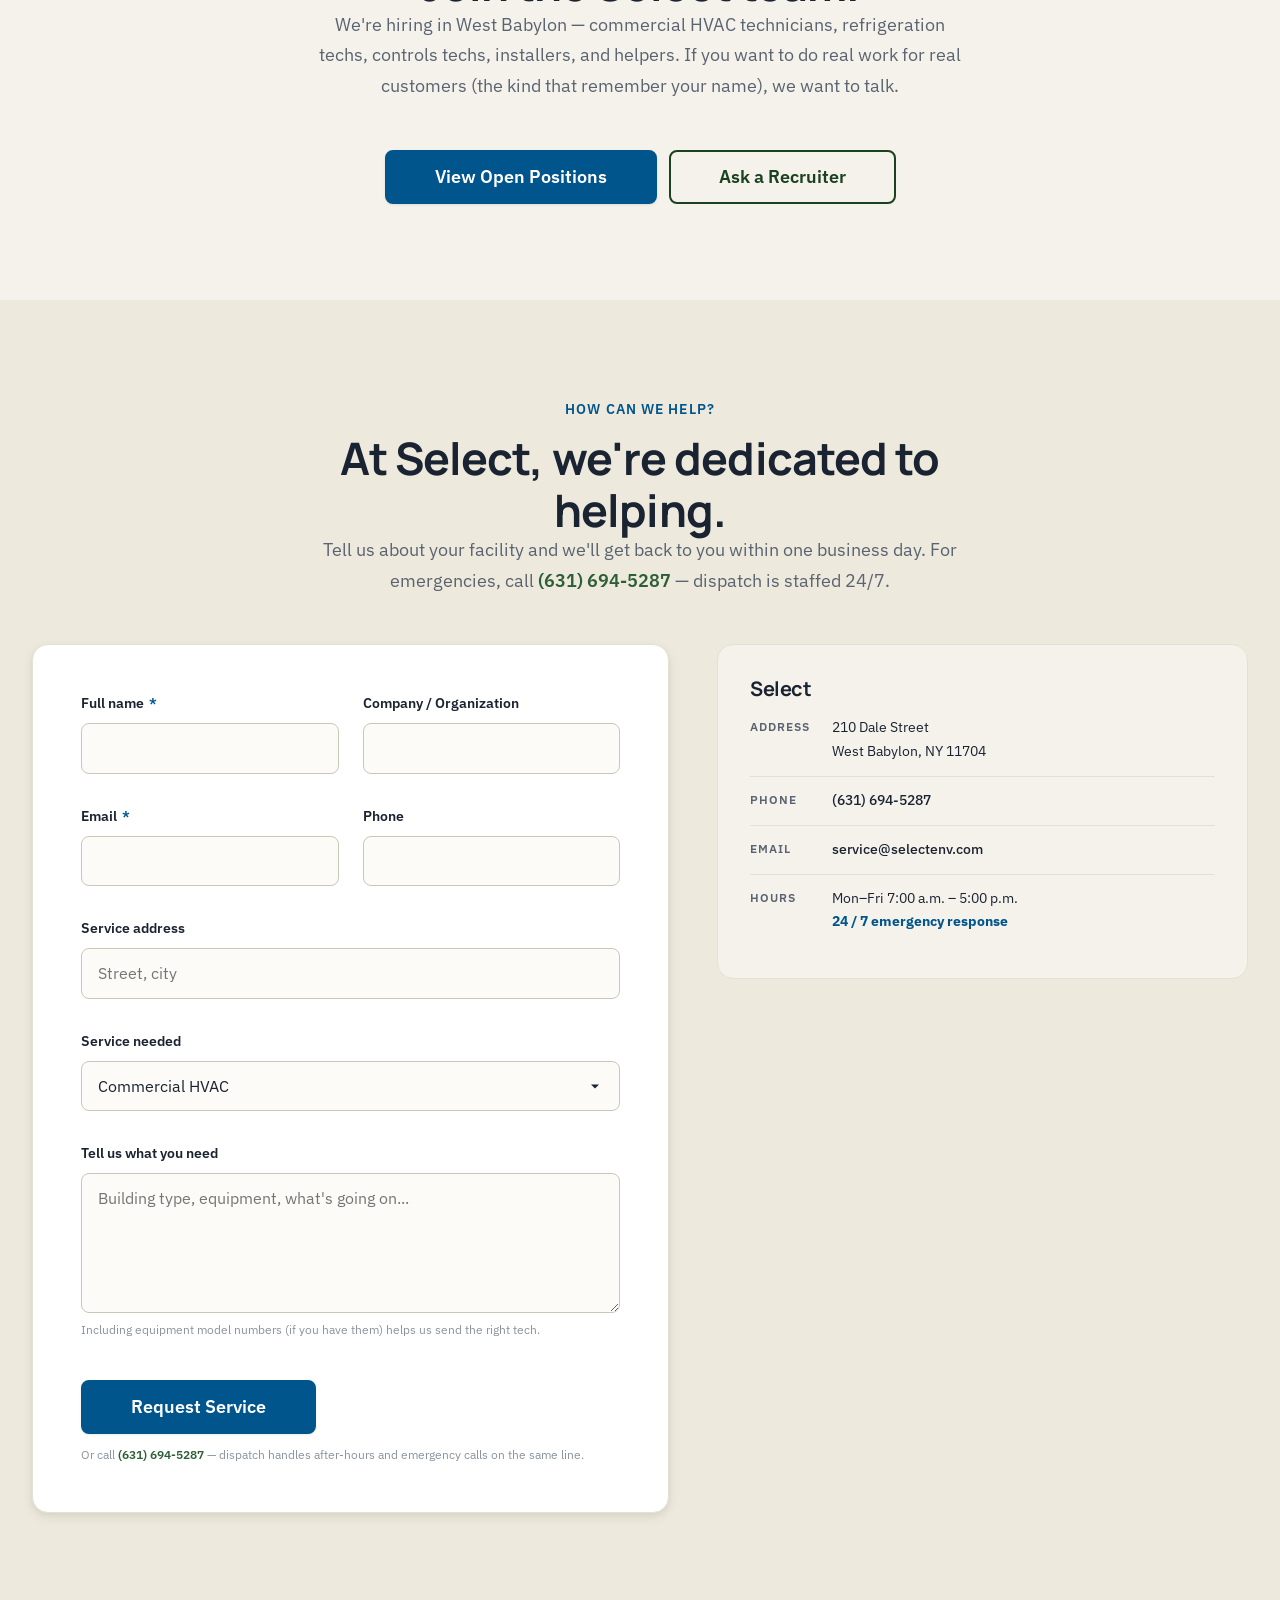
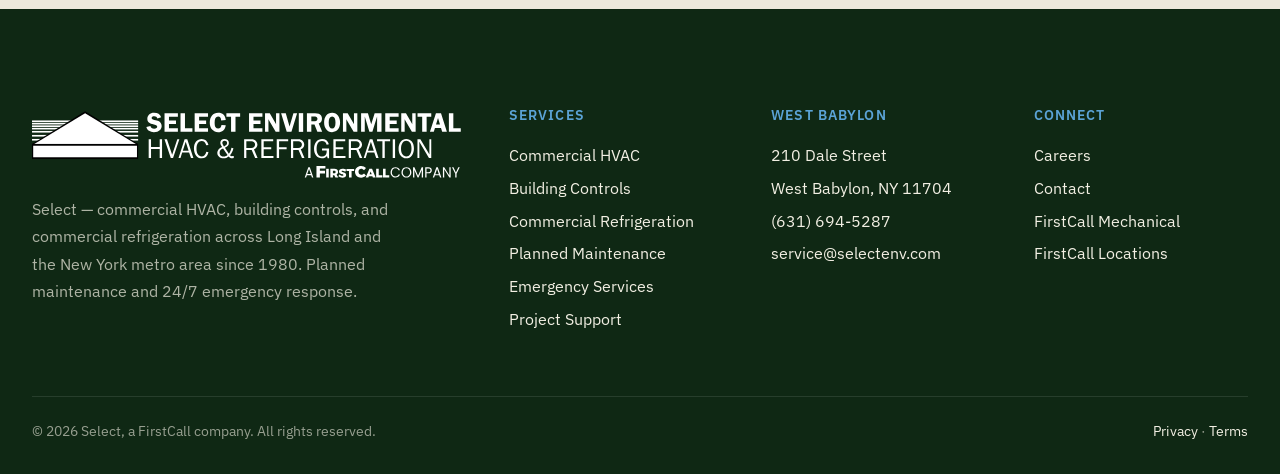
==== commit 3122649d: "Copy polish: service@ email, generic industries lead, 'Over four decades'" ====
--- a/index.html
+++ b/index.html
@@ -2033,7 +2033,7 @@
         <div class="branch-hero__inner">
           <span class="branch-hero__eyebrow">Select · West Babylon, NY · Since 1980</span>
           <h1 class="branch-hero__title">Long Island's commercial HVAC, controls, and refrigeration team since 1980.</h1>
-          <p class="branch-hero__lede">Four-plus decades serving the South Shore — from cold storage at the docks to building automation in corporate campuses to ice machines behind the counter. Local crews. National platform. One call.</p>
+          <p class="branch-hero__lede">Over four decades serving the South Shore — from cold storage at the docks to building automation in corporate campuses to ice machines behind the counter. Local crews. National platform. One call.</p>
           <div class="branch-hero__cta">
             <a class="btn btn--primary btn--lg" href="tel:+16316945287">Call (631) 694-5287</a>
             <a class="btn btn--outline btn--lg" href="#contact">Request Service</a>
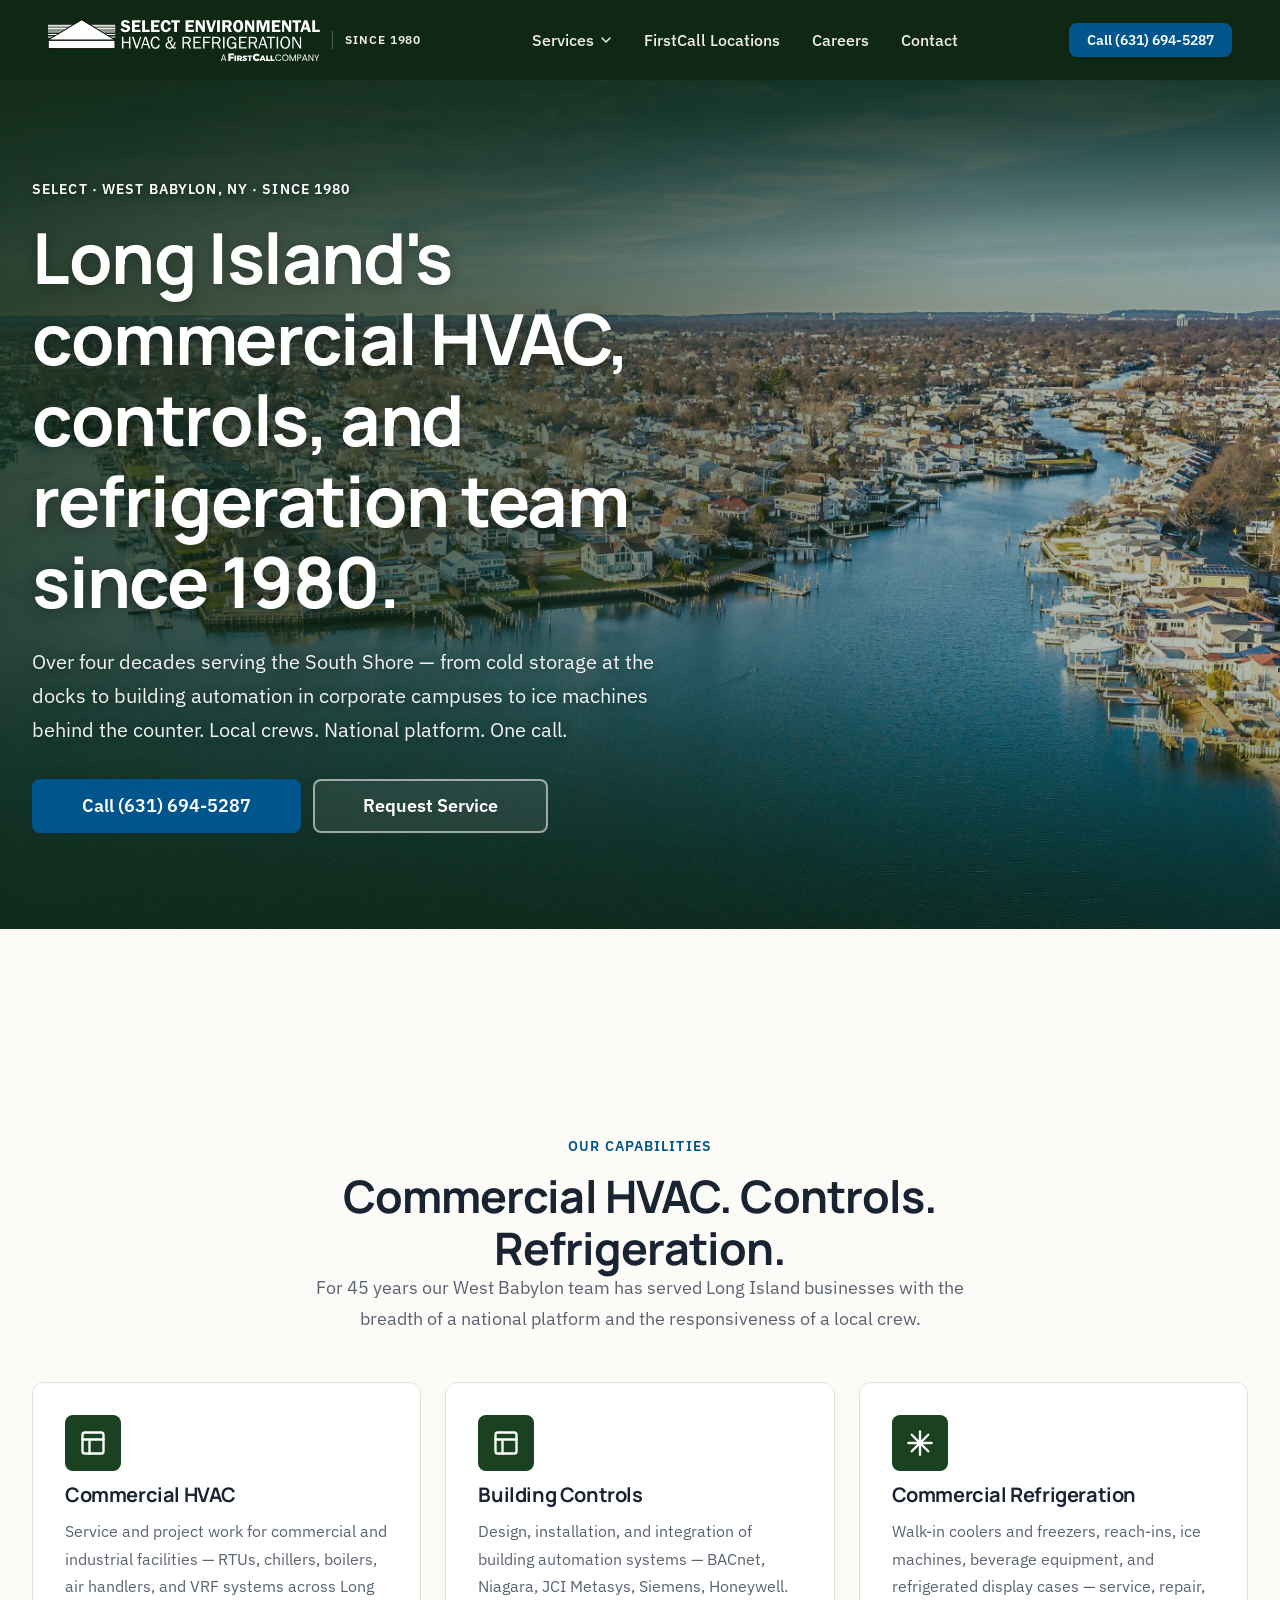
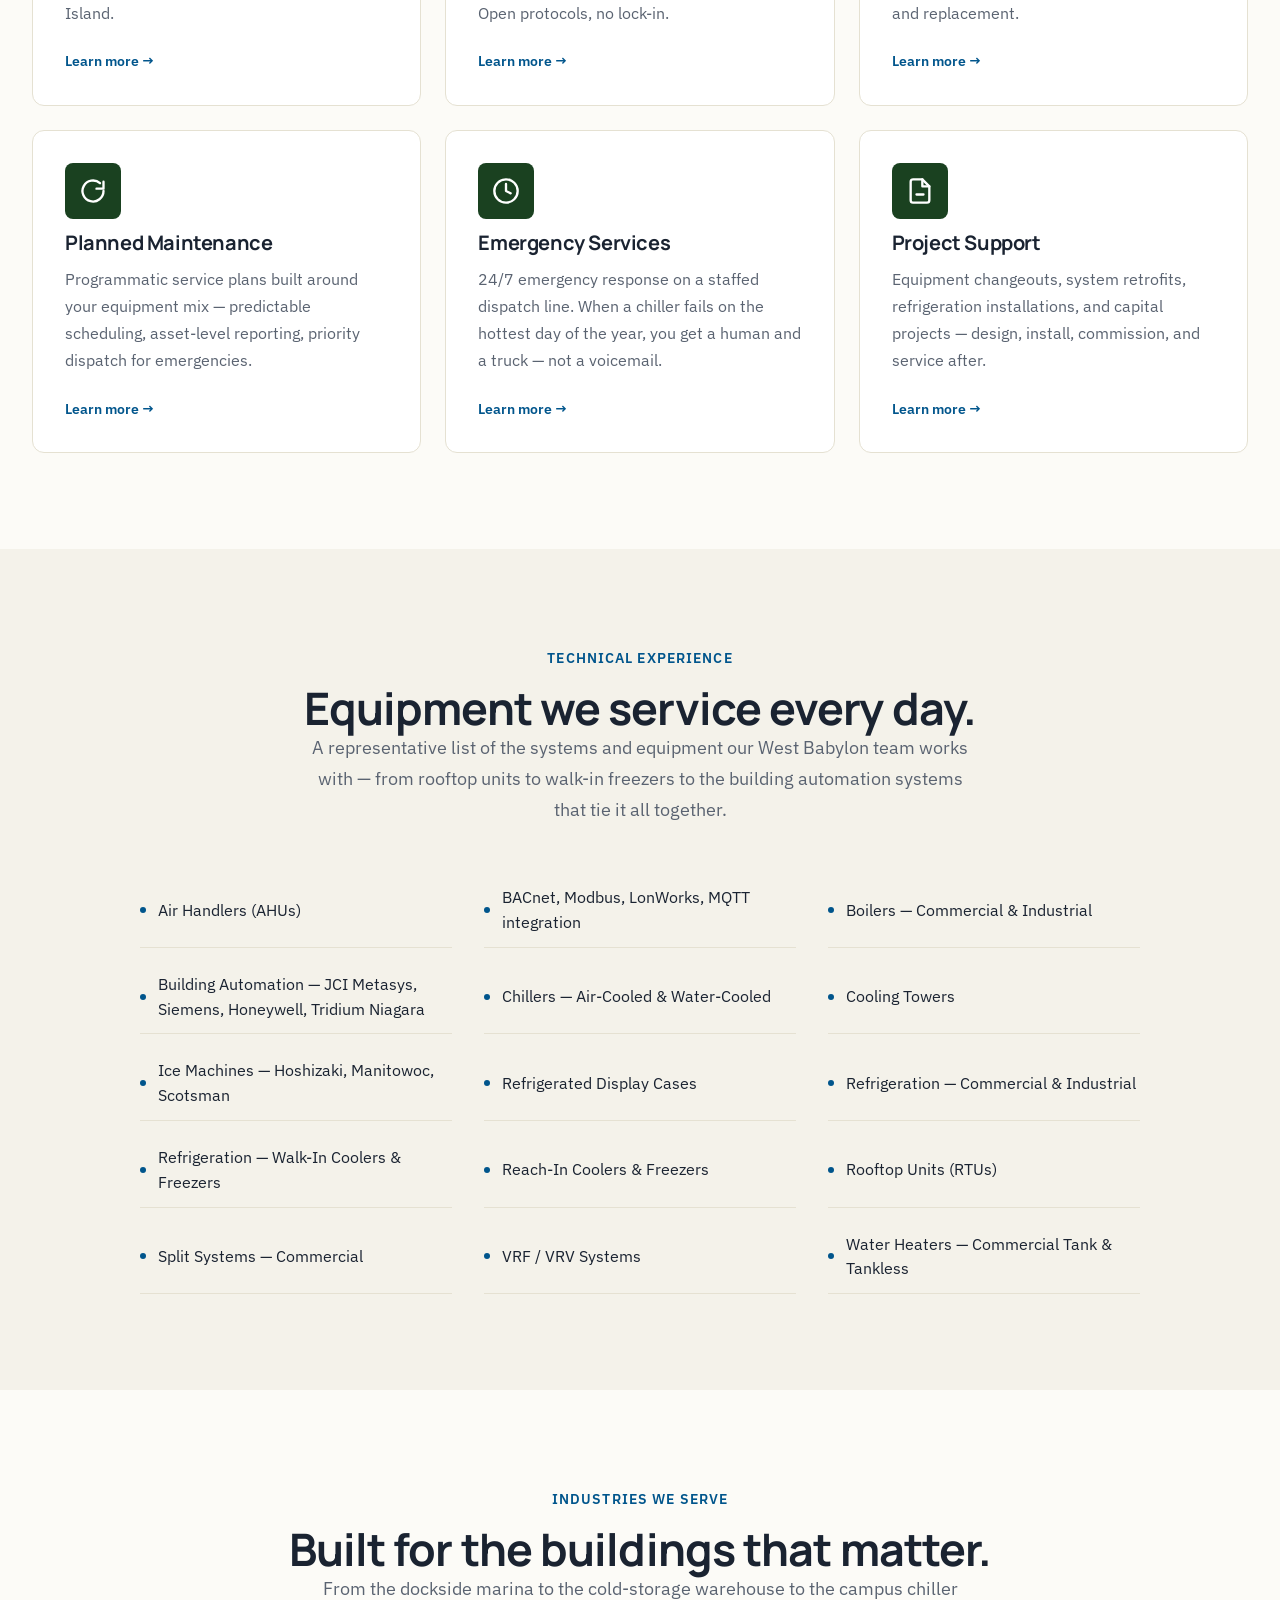
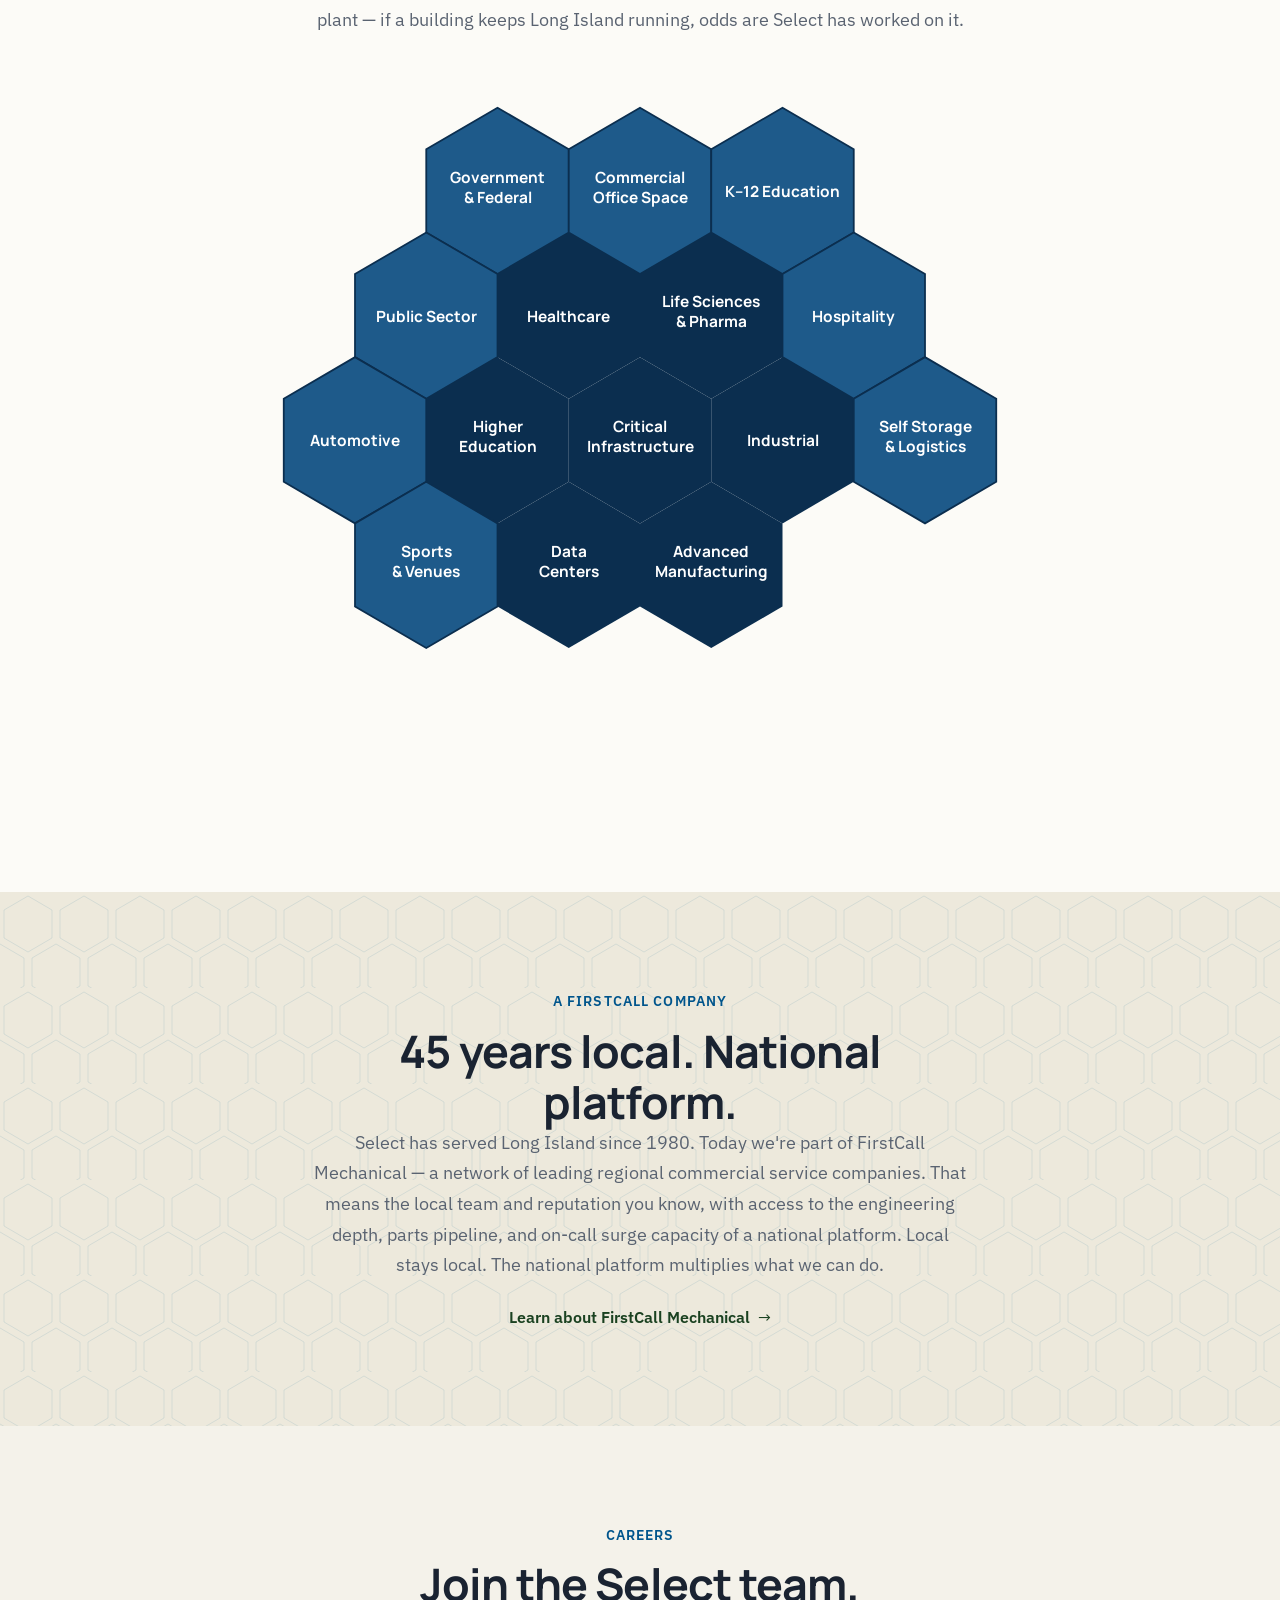
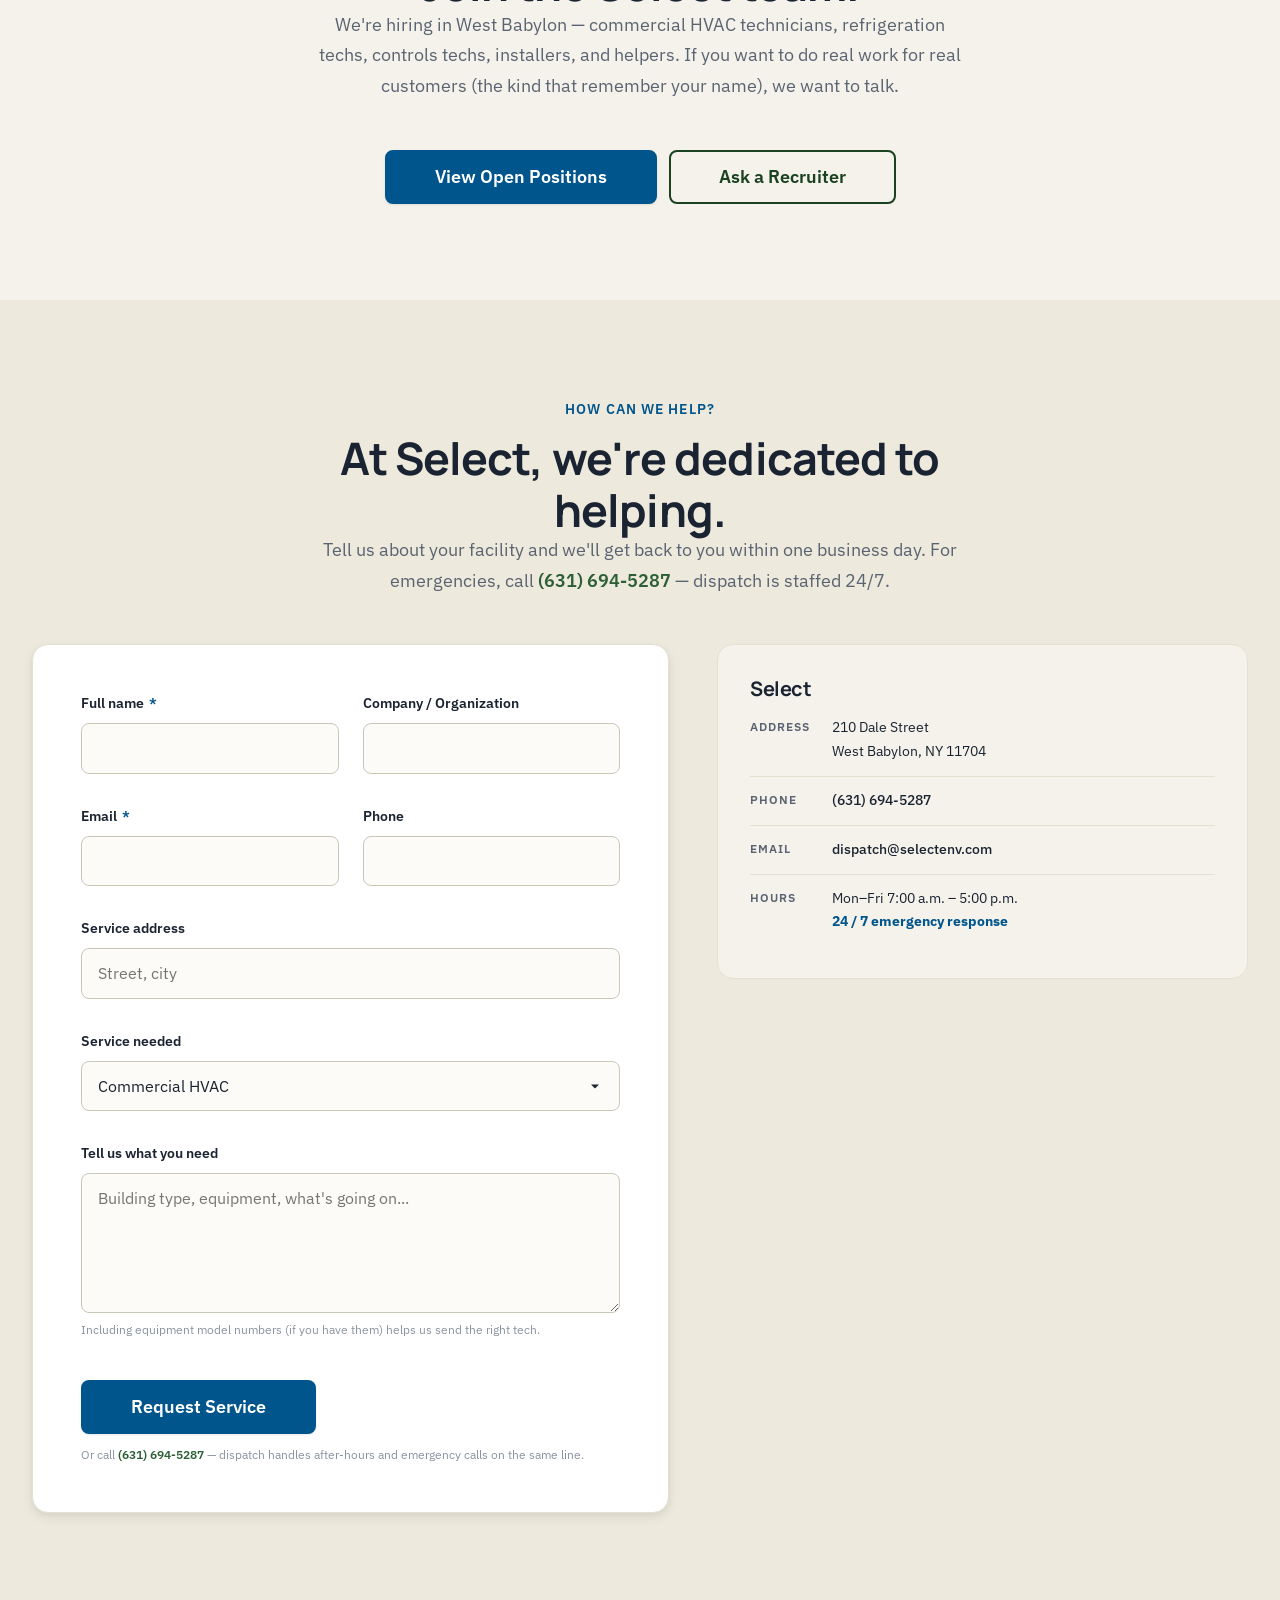
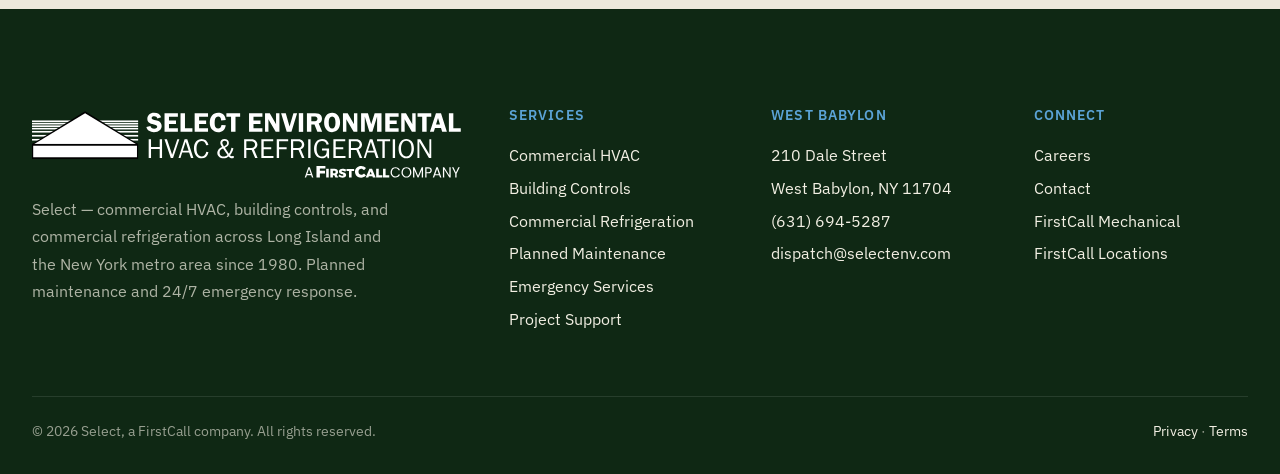
==== commit b72e219b: "Launch: dispatch alias + Turnstile widget wired - Email rotated to dispatch@selectenv.com across con" ====
--- a/index.html
+++ b/index.html
@@ -43,7 +43,7 @@
     "name": "Select",
     "image": "shared/img/photos/select/west-babylon-hero.webp",
     "telephone": "+16316945287",
-    "email": "service@selectenv.com",
+    "email": "dispatch@selectenv.com",
     "url": "https://selectenv.com",
     "foundingDate": "1980",
     "address": {
@@ -2187,11 +2187,11 @@
           <g class="industry-hex"><polygon class="hex hex--tier-1" points="200,230 260,265 260,335 200,370 140,335 140,265"/><text class="hex-label" text-anchor="middle" x="200" y="293">Higher</text><text class="hex-label" text-anchor="middle" x="200" y="310">Education</text></g>
           <g class="industry-hex industry-hex--center"><polygon class="hex hex--tier-1" points="320,230 380,265 380,335 320,370 260,335 260,265"/><text class="hex-label" text-anchor="middle" x="320" y="293">Critical</text><text class="hex-label" text-anchor="middle" x="320" y="310">Infrastructure</text></g>
           <g class="industry-hex"><polygon class="hex hex--tier-1" points="440,230 500,265 500,335 440,370 380,335 380,265"/><text class="hex-label" text-anchor="middle" x="440" y="305">Industrial</text></g>
-          <g class="industry-hex"><polygon class="hex hex--tier-2" points="560,230 620,265 620,335 560,370 500,335 500,265"/><text class="hex-label" text-anchor="middle" x="560" y="293">Self Storage</text><text class="hex-label" text-anchor="middle" x="560" y="310">and Logistics</text></g>
+          <g class="industry-hex"><polygon class="hex hex--tier-2" points="560,230 620,265 620,335 560,370 500,335 500,265"/><text class="hex-label" text-anchor="middle" x="560" y="293">Self Storage</text><text class="hex-label" text-anchor="middle" x="560" y="310">&amp; Logistics</text></g>
           <g class="industry-hex"><polygon class="hex hex--tier-2" points="140,335 200,370 200,440 140,475 80,440 80,370"/><text class="hex-label" text-anchor="middle" x="140" y="398">Sports</text><text class="hex-label" text-anchor="middle" x="140" y="415">&amp; Venues</text></g>
           <g class="industry-hex"><polygon class="hex hex--tier-1" points="260,335 320,370 320,440 260,475 200,440 200,370"/><text class="hex-label" text-anchor="middle" x="260" y="398">Data</text><text class="hex-label" text-anchor="middle" x="260" y="415">Centers</text></g>
           <g class="industry-hex"><polygon class="hex hex--tier-1" points="380,335 440,370 440,440 380,475 320,440 320,370"/><text class="hex-label" text-anchor="middle" x="380" y="398">Advanced</text><text class="hex-label" text-anchor="middle" x="380" y="415">Manufacturing</text></g>
-          <g class="industry-hex"><polygon class="hex hex--tier-2" points="500,335 560,370 560,440 500,475 440,440 440,370"/><text class="hex-label" text-anchor="middle" x="500" y="410">Office</text></g>
+          <g class="industry-hex"><polygon class="hex hex--tier-2" points="500,335 560,370 560,440 500,475 440,440 440,370"/><text class="hex-label" text-anchor="middle" x="500" y="398">Banking</text><text class="hex-label" text-anchor="middle" x="500" y="415">&amp; Finance</text></g>
           <g class="industry-hex"><polygon class="hex hex--tier-2" points="200,440 260,475 260,545 200,580 140,545 140,475"/><text class="hex-label" text-anchor="middle" x="200" y="515">Senior Living</text></g>
           <g class="industry-hex"><polygon class="hex hex--tier-2" points="320,440 380,475 380,545 320,580 260,545 260,475"/><text class="hex-label" text-anchor="middle" x="320" y="515">Retail</text></g>
           <g class="industry-hex"><polygon class="hex hex--tier-2" points="440,440 500,475 500,545 440,580 380,545 380,475"/><text class="hex-label" text-anchor="middle" x="440" y="515">Multifamily</text></g>
@@ -2243,6 +2243,7 @@
         <div class="contact-row">
           <form class="service-form" action="/api/contact" method="POST" data-form-handler novalidate>
             <input type="hidden" name="_form" value="select-contact" />
+            <input type="hidden" name="_ts" value="" />
             <input type="text" name="_honeypot" tabindex="-1" autocomplete="off" aria-hidden="true" style="position:absolute;left:-9999px;width:1px;height:1px;opacity:0;pointer-events:none" />
             <div class="form-grid">
               <div class="form-field">
@@ -2283,6 +2284,7 @@
                 <span class="form-help">Including equipment model numbers (if you have them) helps us send the right tech.</span>
               </div>
             </div>
+            <div class="cf-turnstile" data-sitekey="0x4AAAAAADX46kdtNk6jSZnX" data-theme="auto" style="margin-top:1rem"></div>
             <div data-form-error role="alert" hidden style="margin-top:1rem;padding:0.75rem 1rem;background:#FEF2F2;border:1px solid #FCA5A5;color:#7F1D1D;border-radius:8px;font-size:0.875rem"></div>
             <div class="form-actions">
               <button type="submit" class="btn btn--primary btn--lg">Request Service</button>
@@ -2305,7 +2307,7 @@
             </div>
             <div class="contact-card__row">
               <div class="contact-card__label">Email</div>
-              <div class="contact-card__value"><a href="mailto:service@selectenv.com">service@selectenv.com</a></div>
+              <div class="contact-card__value"><a href="mailto:dispatch@selectenv.com">dispatch@selectenv.com</a></div>
             </div>
             <div class="contact-card__row">
               <div class="contact-card__label">Hours</div>
@@ -2433,7 +2435,7 @@
             <li><span>210 Dale Street</span></li>
             <li><span>West Babylon, NY 11704</span></li>
             <li><a href="tel:+16316945287">(631) 694-5287</a></li>
-            <li><a href="mailto:service@selectenv.com">service@selectenv.com</a></li>
+            <li><a href="mailto:dispatch@selectenv.com">dispatch@selectenv.com</a></li>
           </ul>
           
         </div>
@@ -2693,6 +2695,7 @@
 })();
 
   </script>
+  <script src="https://challenges.cloudflare.com/turnstile/v0/api.js" async defer></script>
   <script src="/assets/js/form-handler.js" defer></script>
 </body>
 </html>
